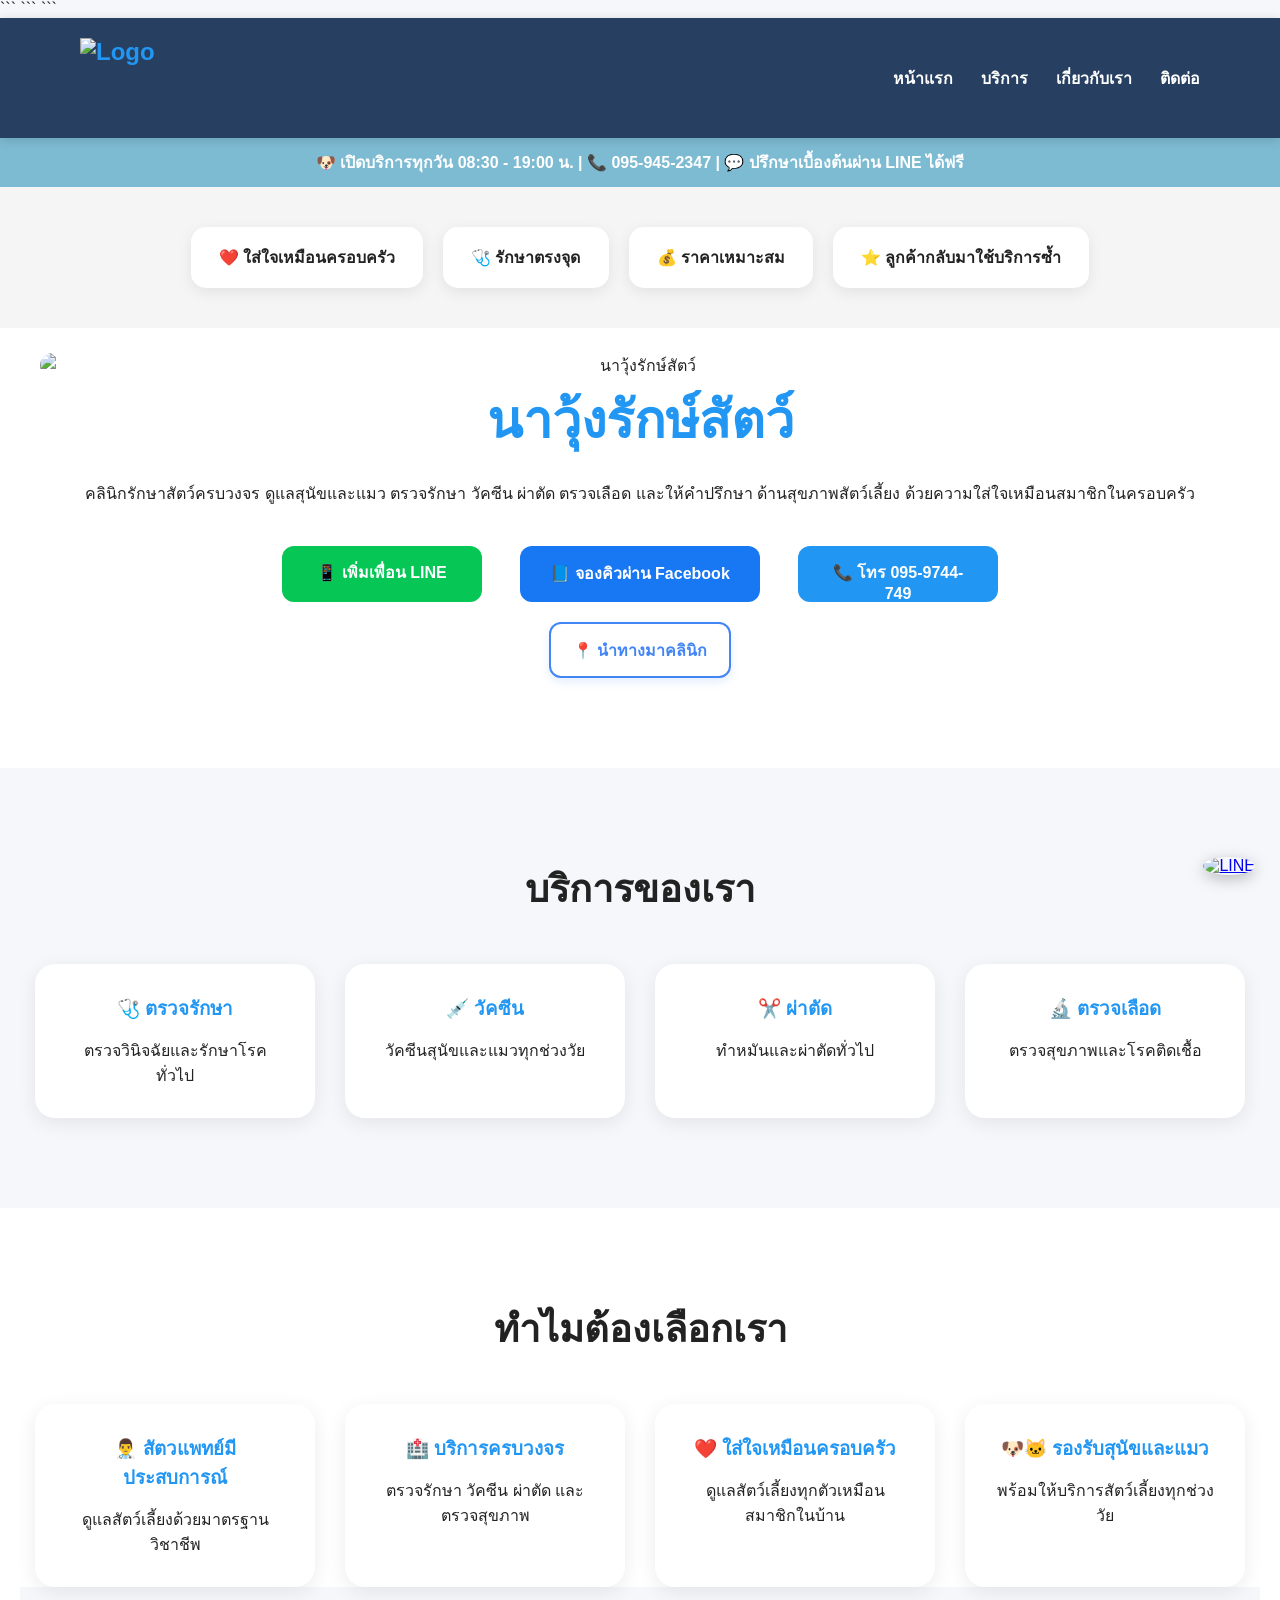
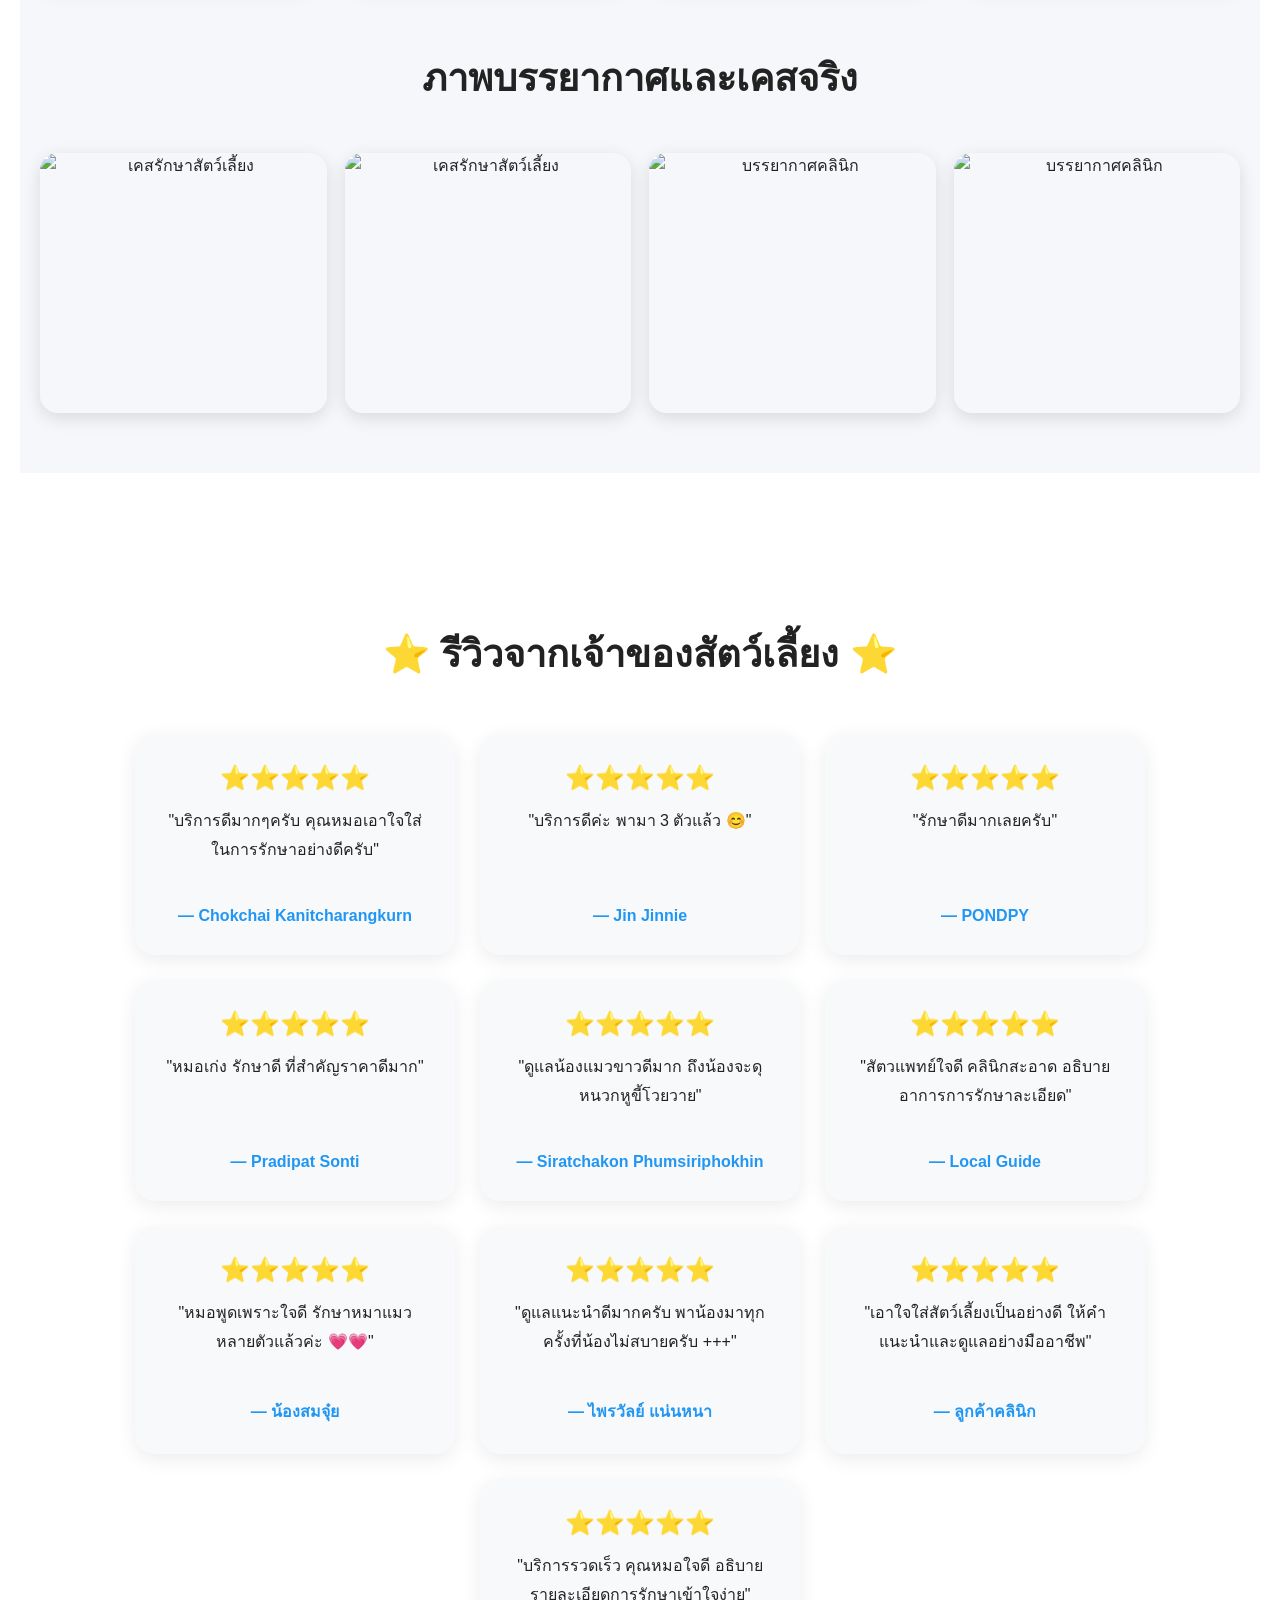
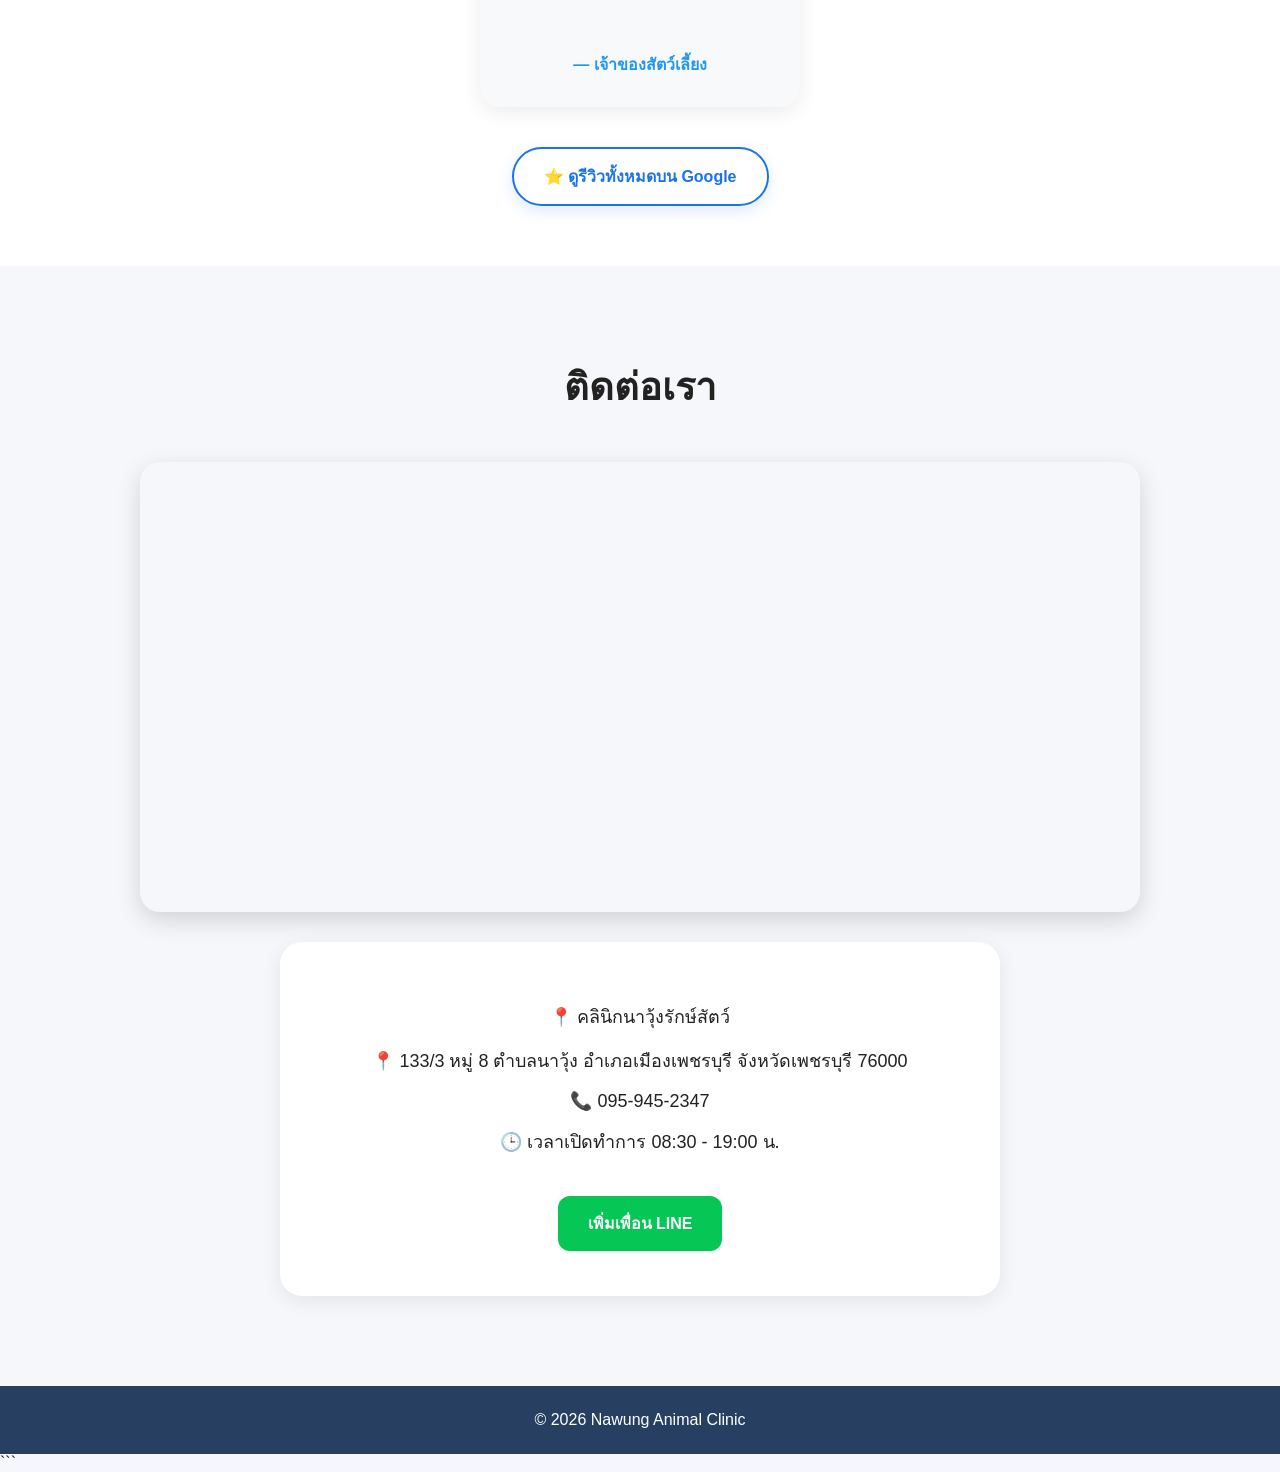
==== index.html @ cd668cba "Add files via upload" ====
<!DOCTYPE html>

<html lang="th">
<head>
    <meta charset="UTF-8">
    <meta name="viewport" content="width=device-width, initial-scale=1.0">
    <title>นาวุ้งรักษ์สัตว์</title>

```
<link rel="stylesheet" href="style.css">
```

</head>
<a href="https://line.me/R/ti/p/@bbs4879p"
   class="floating-line"
   target="_blank">

    <img src="images/line.png" alt="LINE">

</a>
<body>

```
<!-- เมนู -->
<nav>
    <div class="logo">
    <img src="images/logo.png" alt="Logo">
</div>

    <ul>
        <li><a href="#home">หน้าแรก</a></li>
        <li><a href="#services">บริการ</a></li>
        <li><a href="#why-us">เกี่ยวกับเรา</a></li>
        <li><a href="#contact">ติดต่อ</a></li>
    </ul>
</nav>
<section class="top-banner">
    🐶 เปิดบริการทุกวัน 08:30 - 19:00 น.
    | 📞 095-945-2347
    | 💬 ปรึกษาเบื้องต้นผ่าน LINE ได้ฟรี
</section>

<!-- Hero -->
 <section class="stats">

    <div class="stat-box">
        ❤️ ใส่ใจเหมือนครอบครัว
    </div>

    <div class="stat-box">
        🩺 รักษาตรงจุด
    </div>

    <div class="stat-box">
        💰 ราคาเหมาะสม
    </div>

    <div class="stat-box">
        ⭐ ลูกค้ากลับมาใช้บริการซ้ำ
    </div>

</section>
<section class="hero" id="home">
<img src="images/clinic.png" alt="นาวุ้งรักษ์สัตว์" class="hero-image">
    <h1>นาวุ้งรักษ์สัตว์</h1>

    <p class="hero-description">
        คลินิกรักษาสัตว์ครบวงจร ดูแลสุนัขและแมว
        ตรวจรักษา วัคซีน ผ่าตัด ตรวจเลือด และให้คำปรึกษา
        ด้านสุขภาพสัตว์เลี้ยง ด้วยความใส่ใจเหมือนสมาชิกในครอบครัว
    </p>

    <div class="hero-buttons">
        <a href="https://line.me/R/ti/p/@bbs4879p"
             class="btn line-btn"
             target="_blank">
            📱 เพิ่มเพื่อน LINE
        </a>
         <a href="https://m.me/101859295456068"
         target="_blank"
          class="btn fb-btn">
         📘 จองคิวผ่าน Facebook
</a>

        <a href="tel:0959744749" class="btn call-btn">
📞 โทร 095-9744-749
        </a>
    </div><a href="https://maps.app.goo.gl/twrs9hC4JKyYH91f9" 
             class="btn map-btn"
             target="_blank">
             📍 นำทางมาคลินิก
        </a>
    

</section>

<!-- บริการ -->
<section class="services" id="services">

    <h2>บริการของเรา</h2>

    <div class="service-grid">

        <div class="card">
            <h3>🩺 ตรวจรักษา</h3>
            <p>ตรวจวินิจฉัยและรักษาโรคทั่วไป</p>
        </div>

        <div class="card">
            <h3>💉 วัคซีน</h3>
            <p>วัคซีนสุนัขและแมวทุกช่วงวัย</p>
        </div>

        <div class="card">
            <h3>✂️ ผ่าตัด</h3>
            <p>ทำหมันและผ่าตัดทั่วไป</p>
        </div>

        <div class="card">
            <h3>🔬 ตรวจเลือด</h3>
            <p>ตรวจสุขภาพและโรคติดเชื้อ</p>
        </div>

    </div>

</section>

<!-- จุดเด่น -->
<section class="why-us" id="why-us">

    <h2>ทำไมต้องเลือกเรา</h2>

    <div class="why-grid">

        <div class="why-card">
            <h3>👨‍⚕️ สัตวแพทย์มีประสบการณ์</h3>
            <p>ดูแลสัตว์เลี้ยงด้วยมาตรฐานวิชาชีพ</p>
        </div>

        <div class="why-card">
            <h3>🏥 บริการครบวงจร</h3>
            <p>ตรวจรักษา วัคซีน ผ่าตัด และตรวจสุขภาพ</p>
        </div>

        <div class="why-card">
            <h3>❤️ ใส่ใจเหมือนครอบครัว</h3>
            <p>ดูแลสัตว์เลี้ยงทุกตัวเหมือนสมาชิกในบ้าน</p>
        </div>

        <div class="why-card">
            <h3>🐶🐱 รองรับสุนัขและแมว</h3>
            <p>พร้อมให้บริการสัตว์เลี้ยงทุกช่วงวัย</p>
        </div>

    </div>

<section class="gallery" id="gallery">

    <h2>ภาพบรรยากาศและเคสจริง</h2>

    <div class="gallery-grid">

        <img src="images/case1.jpg" alt="เคสรักษาสัตว์เลี้ยง">
        <img src="images/case2.jpg" alt="เคสรักษาสัตว์เลี้ยง">
        <img src="images/case3.jpg" alt="บรรยากาศคลินิก">
        <img src="images/case4.jpg" alt="บรรยากาศคลินิก">

    </div>

</section>

</section><!-- รีวิวลูกค้า -->
<section class="reviews" id="reviews">

<h2>⭐ รีวิวจากเจ้าของสัตว์เลี้ยง ⭐</h2>

<div class="review-grid">

<div class="review-card">
<div class="stars">⭐⭐⭐⭐⭐</div>
<p>"บริการดีมากๆครับ คุณหมอเอาใจใส่ในการรักษาอย่างดีครับ"</p>
<h4>— Chokchai Kanitcharangkurn</h4>
</div>

<div class="review-card">
<div class="stars">⭐⭐⭐⭐⭐</div>
<p>"บริการดีค่ะ พามา 3 ตัวแล้ว 😊"</p>
<h4>— Jin Jinnie</h4>
</div>

<div class="review-card">
<div class="stars">⭐⭐⭐⭐⭐</div>
<p>"รักษาดีมากเลยครับ"</p>
<h4>— PONDPY</h4>
</div>

<div class="review-card">
<div class="stars">⭐⭐⭐⭐⭐</div>
<p>"หมอเก่ง รักษาดี ที่สำคัญราคาดีมาก"</p>
<h4>— Pradipat Sonti</h4>
</div>

<div class="review-card">
<div class="stars">⭐⭐⭐⭐⭐</div>
<p>"ดูแลน้องแมวขาวดีมาก ถึงน้องจะดุหนวกหูขี้โวยวาย"</p>
<h4>— Siratchakon Phumsiriphokhin</h4>
</div>

<div class="review-card">
<div class="stars">⭐⭐⭐⭐⭐</div>
<p>"สัตวแพทย์ใจดี คลินิกสะอาด อธิบายอาการการรักษาละเอียด"</p>
<h4>— Local Guide</h4>
</div>

<div class="review-card">
<div class="stars">⭐⭐⭐⭐⭐</div>
<p>"หมอพูดเพราะใจดี รักษาหมาแมวหลายตัวแล้วค่ะ 💗💗"</p>
<h4>— น้องสมจุ๋ย</h4>
</div>

<div class="review-card">
<div class="stars">⭐⭐⭐⭐⭐</div>
<p>"ดูแลแนะนำดีมากครับ พาน้องมาทุกครั้งที่น้องไม่สบายครับ +++"</p>
<h4>— ไพรวัลย์ แน่นหนา</h4>
</div>

<div class="review-card">
<div class="stars">⭐⭐⭐⭐⭐</div>
<p>"เอาใจใส่สัตว์เลี้ยงเป็นอย่างดี ให้คำแนะนำและดูแลอย่างมืออาชีพ"</p>
<h4>— ลูกค้าคลินิก</h4>
</div>

<div class="review-card">
<div class="stars">⭐⭐⭐⭐⭐</div>
<p>"บริการรวดเร็ว คุณหมอใจดี อธิบายรายละเอียดการรักษาเข้าใจง่าย"</p>
<h4>— เจ้าของสัตว์เลี้ยง</h4>
</div>

</div>
<a href="https://maps.app.goo.gl/twrs9hC4JKyYH91f9"
   class="google-review-btn"
   target="_blank">
    ⭐ ดูรีวิวทั้งหมดบน Google
</a>

</section>

    </div>

</section>

<!-- ติดต่อ -->
<section class="contact" id="contact">

    <h2>ติดต่อเรา</h2>
<div class="map-box">
    <iframe
        src="https://www.google.com/maps?q=นาวุ้งรักษ์สัตว์&output=embed"
        allowfullscreen=""
        loading="lazy">
    </iframe>
</div>
    <div class="contact-box">

        <p>📍 คลินิกนาวุ้งรักษ์สัตว์</p>
        <p>📍 133/3 หมู่ 8 ตำบลนาวุ้ง
               อำเภอเมืองเพชรบุรี
               จังหวัดเพชรบุรี 76000
</p>
        <p>📞 095-945-2347</p>
        <p>🕒 เวลาเปิดทำการ 08:30 - 19:00 น.</p>

        <a href="https://qr-official.line.me/gs/M_bbs4879p_GW.png?oat_content=qr"
             class="contact-btn"
            target="_blank">
            เพิ่มเพื่อน LINE
        </a>
        

    </div>

</section>

<footer>
    <p>© 2026 Nawung Animal Clinic</p>
</footer>
```

</body>
</html>
---- style.css ----
* {
    margin: 0;
    padding: 0;
    box-sizing: border-box;
}

body {
    font-family: Arial, sans-serif;
    background: #f5f7fa;
    color: #222;
}

nav {
    background: #274061;

    padding: 20px 80px;

    display: flex;
    justify-content: space-between;
    align-items: center;

    box-shadow: 0 2px 10px rgba(0,0,0,0.15);
}

.logo img {
    height: 80px;
    display:block;
}

.logo {
    font-size: 24px;
    font-weight: bold;
    color: #2196f3;
}

nav ul {
    list-style: none;
    display: flex;
    gap: 28px;
}

nav a {
    text-decoration: none;
    color: white;
    font-weight: bold;
    transition: 0.3s;
}

nav a:hover {
    color: #7ec8ff;
}

nav a:hover {
    color: #2196f3;
}

.stats {
    display: flex;
    justify-content: center;
    gap: 20px;
    flex-wrap: wrap;
    padding: 40px 20px;
    background: #f5f5f5;
}

.stat-box {
    background: white;
    padding: 18px 28px;
    border-radius: 15px;
    box-shadow: 0 4px 15px rgba(0,0,0,0.08);
    font-weight: bold;
}

.hero {
    text-align: center;
    padding: 25px 20px 80px;
    background: white;
}

.hero-image{
    width:100%;
    max-width:1200px;
    max-height:700px;
    object-fit:cover;

    border-radius:20px;

    display:block;

    margin:auto;
}

.hero h1 {
    color: #2196f3;
    font-size: 52px;
    margin-bottom: 20px;
}

.hero-buttons {
    display: grid;
    grid-template-columns: 220px 260px 220px;
    justify-content: center;
    gap: 18px;
    margin-top: 30px;
}

.btn {
    display: flex;
    justify-content: center;
    align-items: center;

    height: 56px;

    border-radius: 12px;
    text-decoration: none;
    font-weight: bold;
    color: white;
}

.line-btn {
    background: #06c755;
}

.fb-btn {
    background: #1877f2;
}

.call-btn {
    background: #2196f3;
}

.map-btn {
    grid-column: 2 / 3;

    background: white;
    color: #4285f4;
    border: 2px solid #4285f4;

}

.services,
.why-us,
.reviews,
.contact {
    padding: 90px 20px;
    text-align: center;
}

.services h2,
.why-us h2,
.reviews h2,
.contact h2 {
    font-size: 38px;
    margin-bottom: 45px;
}

.service-grid,
.why-grid,
.review-grid {
    display: flex;
    justify-content: center;
    gap: 30px;
    flex-wrap: wrap;
}

.card,
.why-card,
.review-card {
    width: 280px;
    background: white;
    padding: 30px;
    border-radius: 20px;
    box-shadow: 0 5px 20px rgba(0,0,0,0.08);
    transition: 0.3s;
}

.card:hover,
.why-card:hover,
.review-card:hover {
    transform: translateY(-6px);
}

.card h3,
.why-card h3 {
    color: #2196f3;
    margin-bottom: 15px;
}

.why-us,
.reviews {
    background: white;
}

.stars {
    font-size: 22px;
    margin-bottom: 15px;
}

.review-card p {
    line-height: 1.8;
}

.review-card h4 {
    color: #2196f3;
    margin-top: 20px;
}

.contact-box {
    max-width: 720px;
    margin: auto;
    background: white;
    padding: 45px;
    border-radius: 22px;
    box-shadow: 0 5px 20px rgba(0,0,0,0.08);
}

.contact-box p {
    font-size: 18px;
    margin: 15px 0;
}

.contact-btn {
    display: inline-block;
    margin-top: 25px;
    background: #06c755;
    color: white;
    padding: 15px 30px;
    text-decoration: none;
    border-radius: 12px;
    font-weight: bold;
}

.line-qr {
    margin-top: 30px;
}

.line-qr img {
    width: 220px;
    max-width: 100%;
    border-radius: 15px;
}

footer {
    background: #274061;
    color: white;
    text-align: center;
    padding: 25px;
}

@media (max-width: 768px) {
    nav {
        padding: 8px 40px;
        flex-direction: column;
        gap: 15px;
    }

    nav ul {
        gap: 15px;
        flex-wrap: wrap;
        justify-content: center;
    }

    .logo img {
        height: 60px;
    }

    .hero h1 {
        font-size: 36px;
    }

    .hero-description {
        font-size: 17px;
    }

    .hero-image {
        border-radius: 15px;
    }

    .card,
    .why-card,
    .review-card {
        width: 100%;
        max-width: 340px;
    }
}.hero-buttons{
    margin-top:30px;
}

.btn{
    display:inline-block;
    margin:10px;
    padding:15px 30px;
    border-radius:12px;
    text-decoration:none;
    color:white;
    font-weight:bold;
}

.line-btn{
    background:#06C755;
}

.call-btn{
    background:#2196f3;
}

.map-btn {
    background: white;
    color: #4285F4 !important;
    border: 2px solid #4285F4;

    font-weight: bold;

    box-shadow: 0 4px 10px rgba(66,133,244,0.15);
}

.btn {
    display: inline-block;
    padding: 14px 22px;
    border-radius: 12px;
    text-decoration: none;
    font-weight: bold;
}.map-box {
    max-width: 1000px;
    margin: 30px auto;
    height: 450px;

    border-radius: 20px;
    overflow: hidden;

    box-shadow: 0 8px 25px rgba(0,0,0,0.15);
}

.map-box iframe {
    width: 100%;
    height: 100%;
    border: 0;
}

.top-banner{
    background:#7dbbd3;
    color:white;

    text-align:center;

    padding:12px;

    font-weight:bold;
}

nav{
    position:sticky;
    top:0;
    z-index:999;
}
/* Floating LINE */

.floating-line{

    position:fixed;

    bottom:25px;

    right:25px;

    z-index:9999;

    transition:0.3s;
}

.floating-line img{

    width:70px;

    height:70px;

    border-radius:50%;

    box-shadow:0 4px 15px rgba(0,0,0,0.25);
}

.floating-line:hover{

    transform:scale(1.1);
}
.reviews{
    padding:60px 20px;
    background:white;
    text-align:center;
}

.reviews h2{
    font-size:38px;
    margin-bottom:50px;
}

.review-grid{
    display:flex;
    justify-content:center;
    gap:25px;
    flex-wrap:wrap;
}

.review-card{
    width:320px;
    background:#f8f9fa;
    border-radius:20px;
    padding:30px;
    box-shadow:0 5px 20px rgba(0,0,0,0.08);
    transition:0.3s;
}

.review-card:hover{
    transform:translateY(-8px);
}

.stars{
    font-size:24px;
    margin-bottom:15px;
}

.review-card p{
    line-height:1.8;
    min-height:90px;
}

.review-card h4{
    color:#2196f3;
    margin-top:20px;
}
.google-review-btn {
    display: inline-block;
    margin-top: 40px;
    background: #ffffff;
    color: #1a73e8;
    border: 2px solid #1a73e8;
    padding: 15px 30px;
    border-radius: 999px;
    text-decoration: none;
    font-weight: bold;
    box-shadow: 0 5px 15px rgba(26,115,232,0.15);
}

.google-review-btn:hover {
    background: #1a73e8;
    color: white;
}
.gallery {
    padding: 60px 20px;
    background: #f5f7fa;
    text-align: center;
}

.gallery h2 {
    font-size: 38px;
    margin-bottom: 45px;
}

.gallery-grid {
    display: grid;
    grid-template-columns: repeat(4, 1fr);
    gap: 18px;
    max-width: 1200px;
    margin: auto;
}

.gallery-grid img {
    width: 100%;
    height: 260px;
    object-fit: cover;
    border-radius: 18px;
    box-shadow: 0 5px 18px rgba(0,0,0,0.12);
}

@media (max-width: 768px) {
    .gallery-grid {
        grid-template-columns: 1fr 1fr;
    }

    .gallery-grid img {
        height: 180px;
    }
}
.review-card p{
    min-height: 80px;
}
.fb-btn{
    background:#1877F2;
    color:white;
    text-decoration:none;
    padding:15px 28px;
    border-radius:12px;
    font-weight:bold;
    transition:0.3s;
    display:inline-block;
}

.fb-btn:hover{
    background:#1664d9;
    transform:translateY(-3px);
}
.btn {
    transition: all 0.3s ease;
}

.btn:hover {
    transform: translateY(-5px) scale(1.03);

    box-shadow: 0 10px 25px rgba(0,0,0,0.25);
}
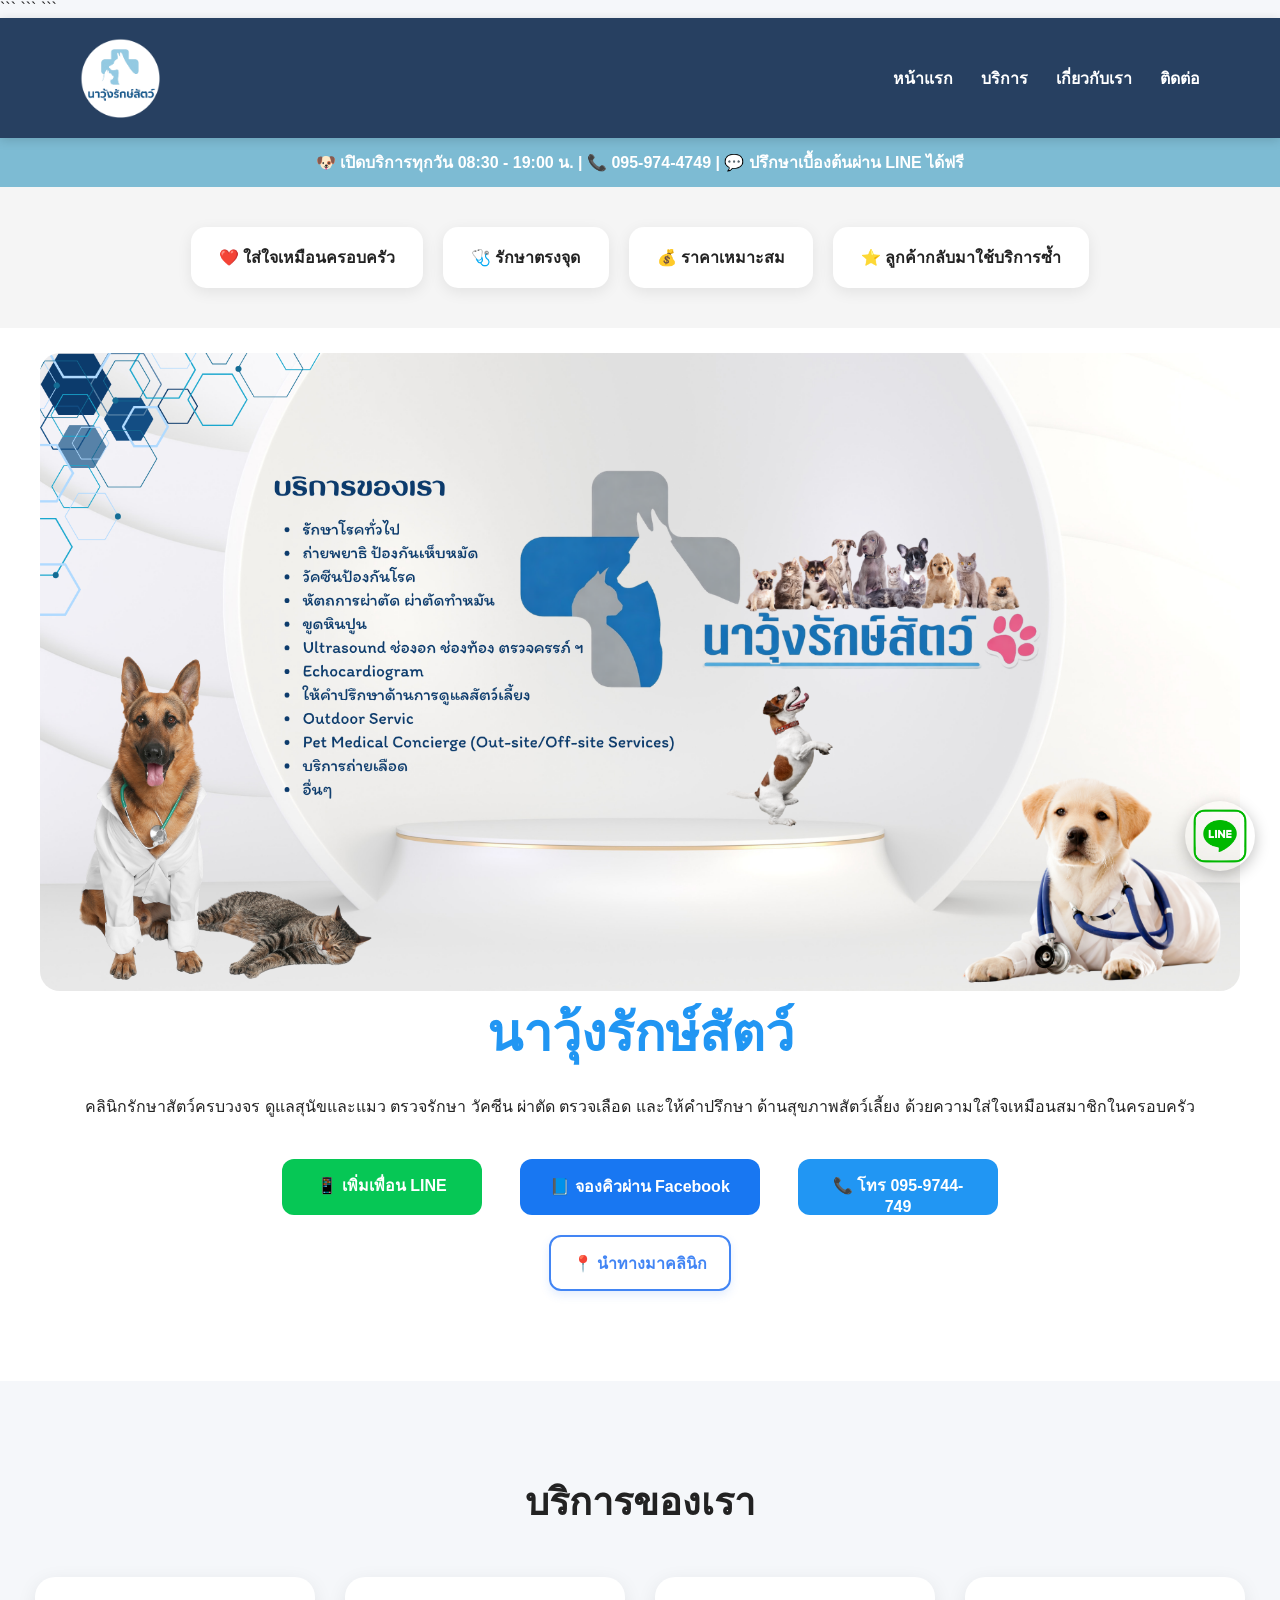
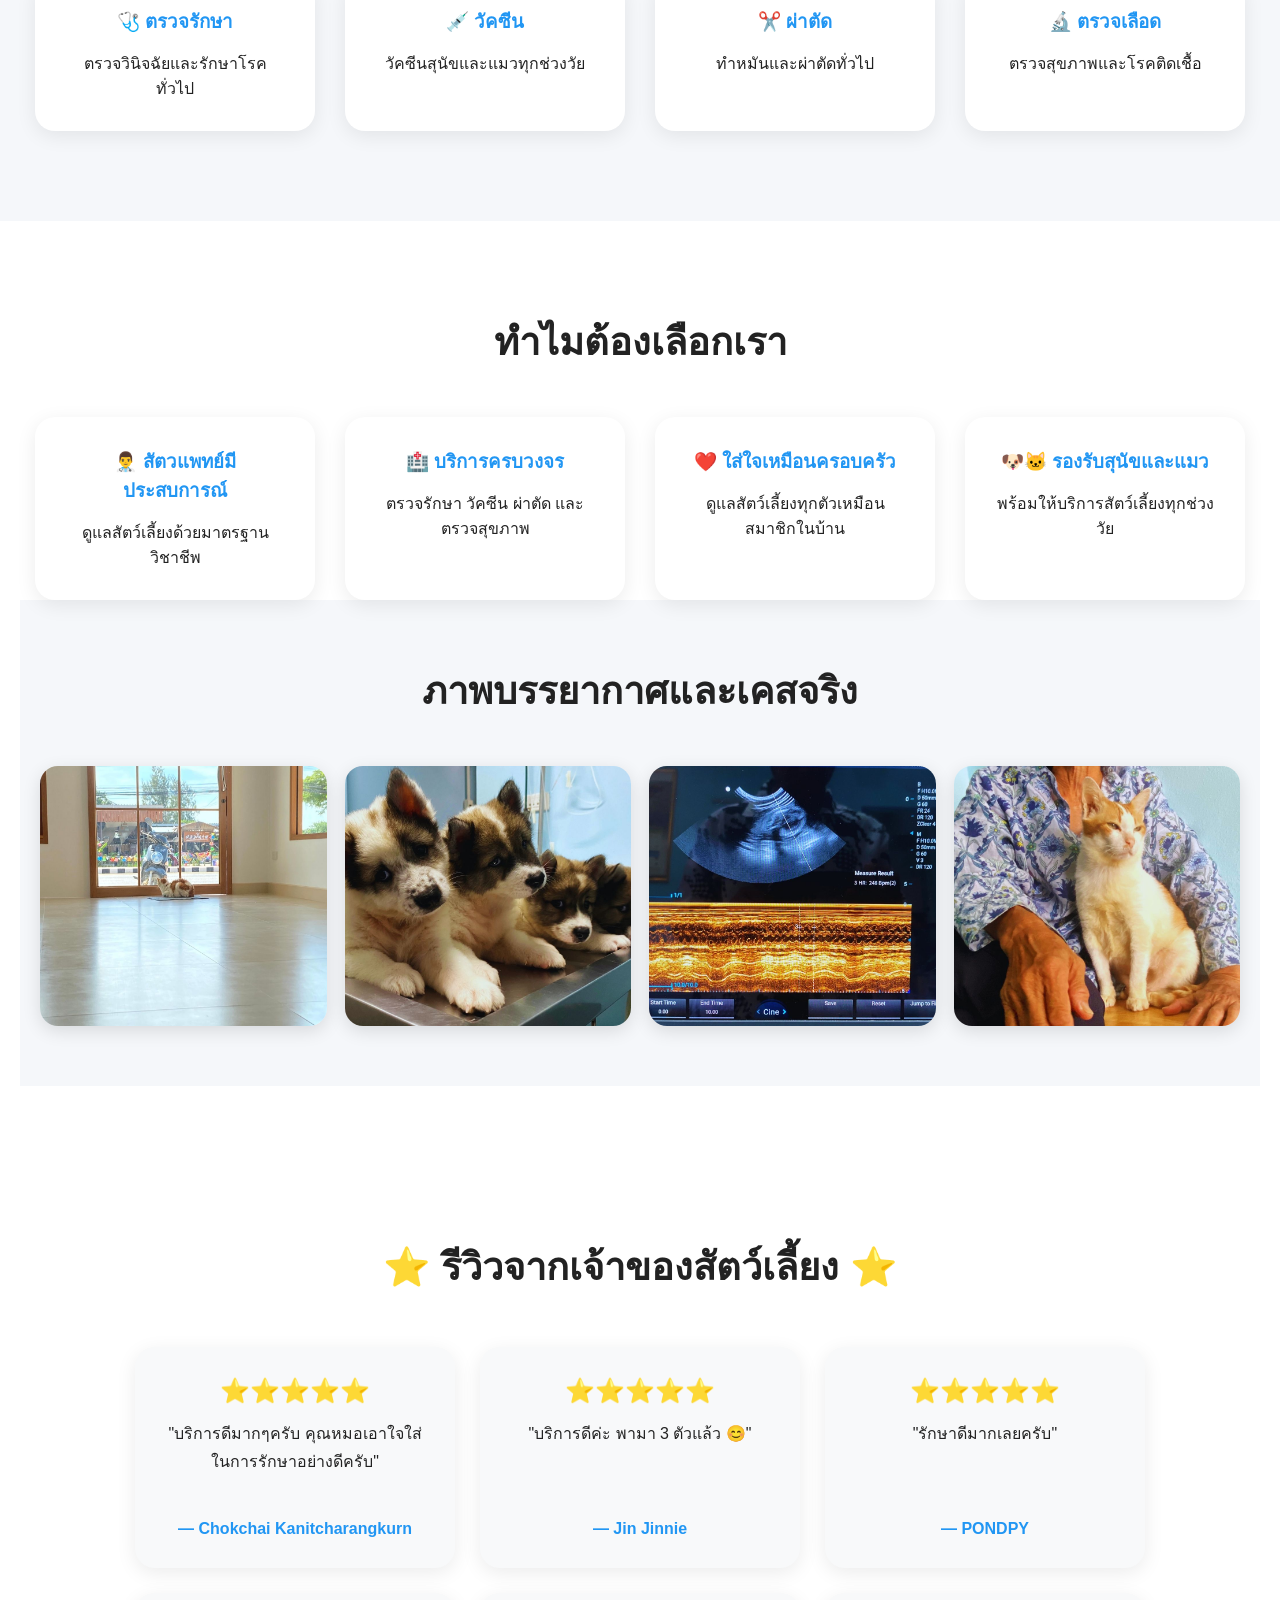
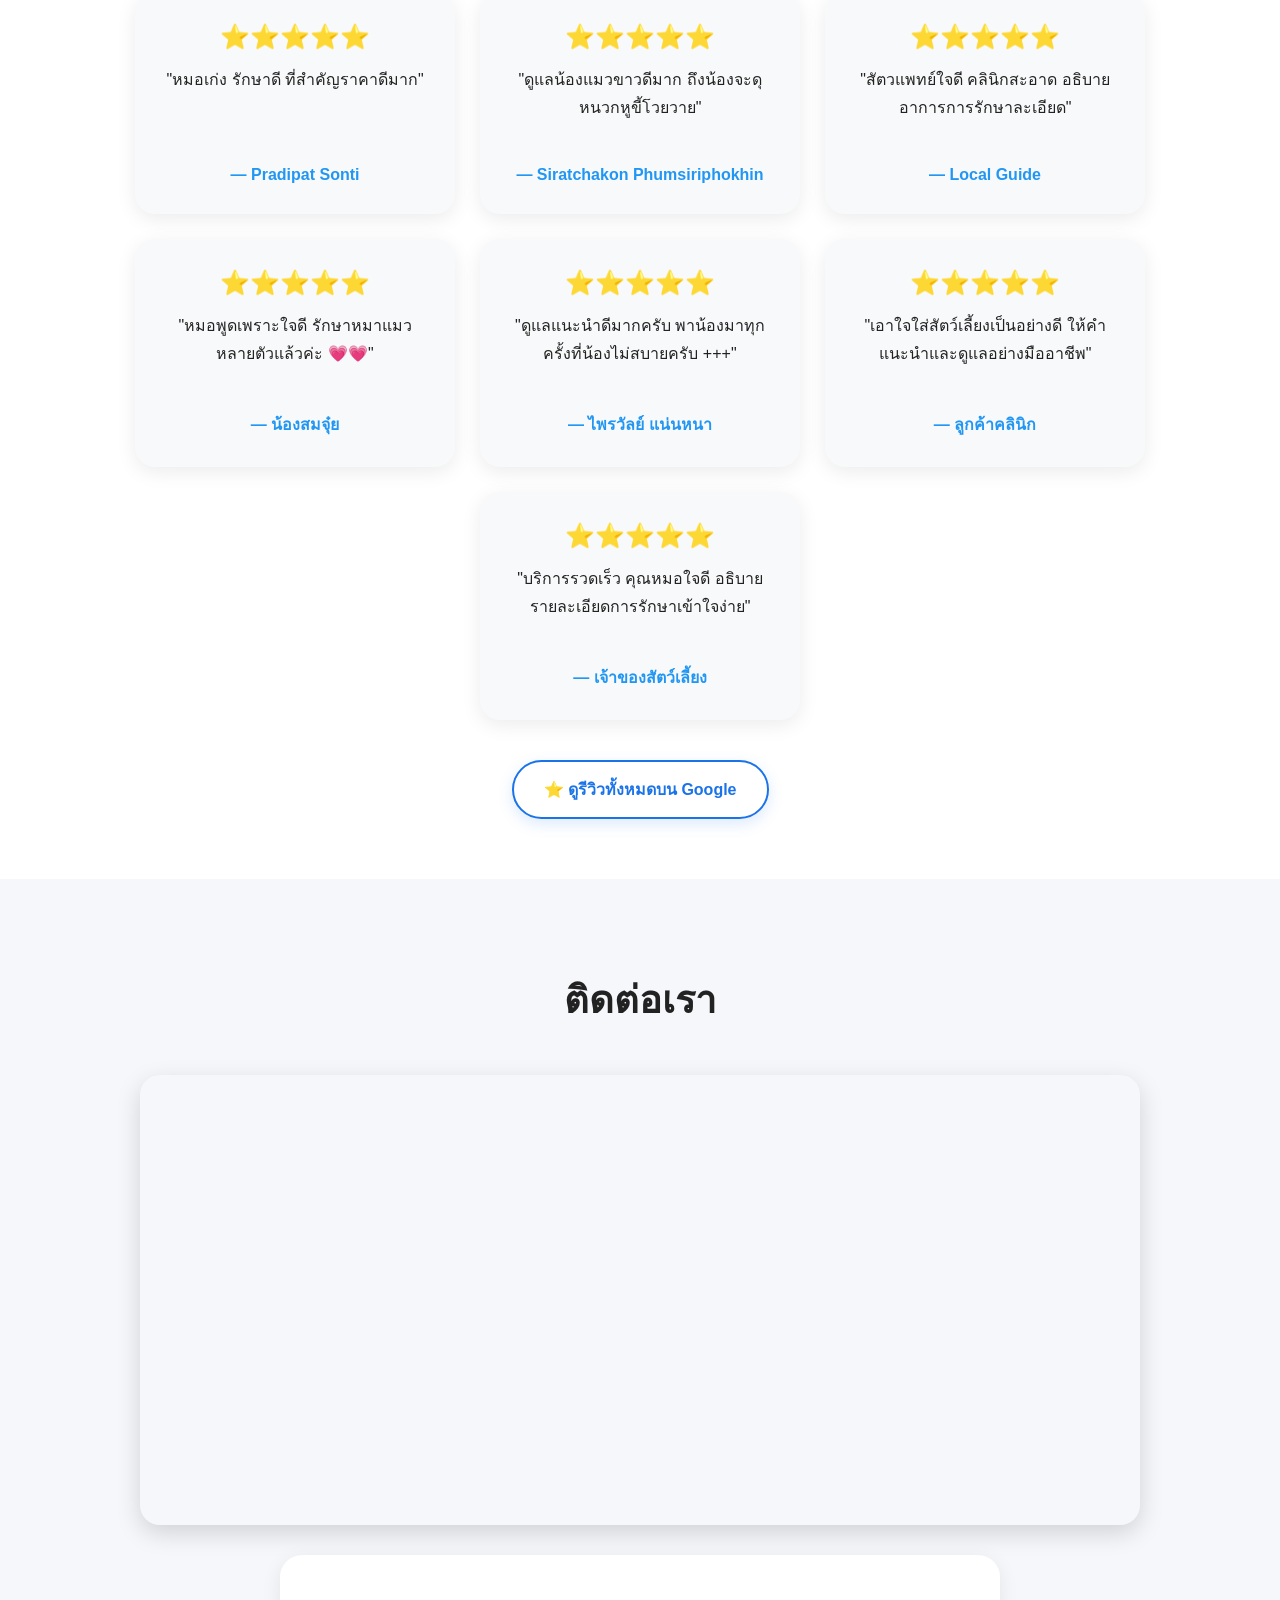
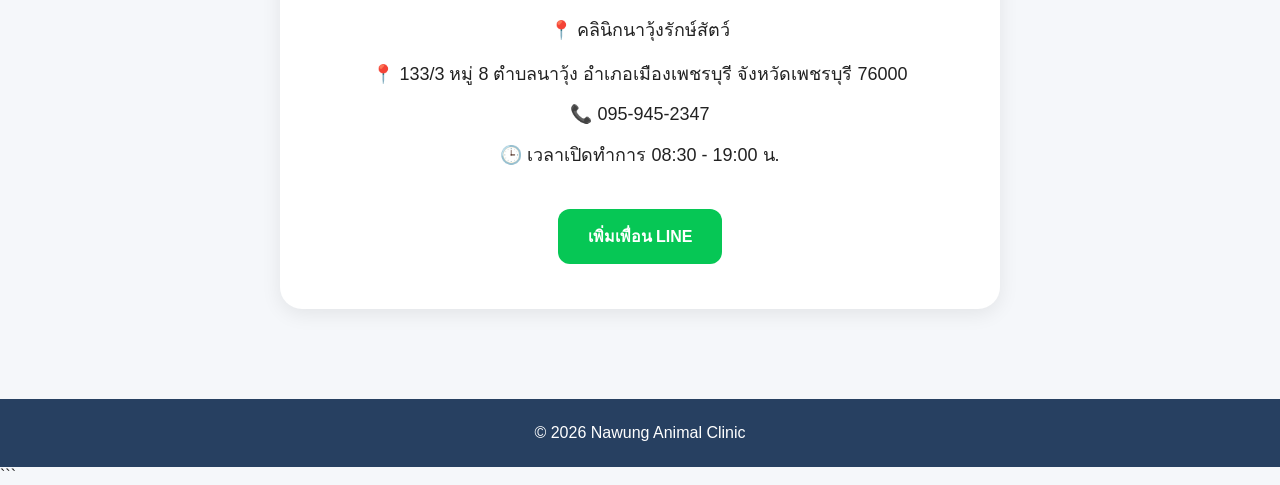
==== commit f8c6394f: "Add files via upload" ====
--- a/index.html
+++ b/index.html
@@ -36,7 +36,7 @@
 </nav>
 <section class="top-banner">
     🐶 เปิดบริการทุกวัน 08:30 - 19:00 น.
-    | 📞 095-945-2347
+    | 📞 095-974-4749
     | 💬 ปรึกษาเบื้องต้นผ่าน LINE ได้ฟรี
 </section>
 
--- a/style.css
+++ b/style.css
@@ -507,4 +507,54 @@
     transform: translateY(-5px) scale(1.03);
 
     box-shadow: 0 10px 25px rgba(0,0,0,0.25);
+}
+/* ===== Fix Mobile Overflow Buttons ===== */
+
+@media (max-width: 768px) {
+
+    body {
+        overflow-x: hidden;
+    }
+
+    .hero-buttons {
+        width: 100%;
+        max-width: 100%;
+        display: flex !important;
+        flex-direction: column !important;
+        align-items: center !important;
+        justify-content: center !important;
+        gap: 15px !important;
+        margin: 25px auto 0 !important;
+        padding: 0 15px;
+        box-sizing: border-box;
+    }
+
+    .hero-buttons .btn,
+    .hero-buttons a {
+        width: 100% !important;
+        max-width: 320px !important;
+        min-width: 0 !important;
+        margin: 0 auto !important;
+        box-sizing: border-box;
+        text-align: center;
+    }
+
+    .line-btn,
+    .fb-btn,
+    .call-btn,
+    .map-btn {
+        position: static !important;
+        left: auto !important;
+        right: auto !important;
+        transform: none;
+    }
+
+    .btn:hover {
+        transform: translateY(-4px) scale(1.02);
+    }
+}
+@media (max-width: 768px) {
+    .stats {
+        display: none !important;
+    }
 }
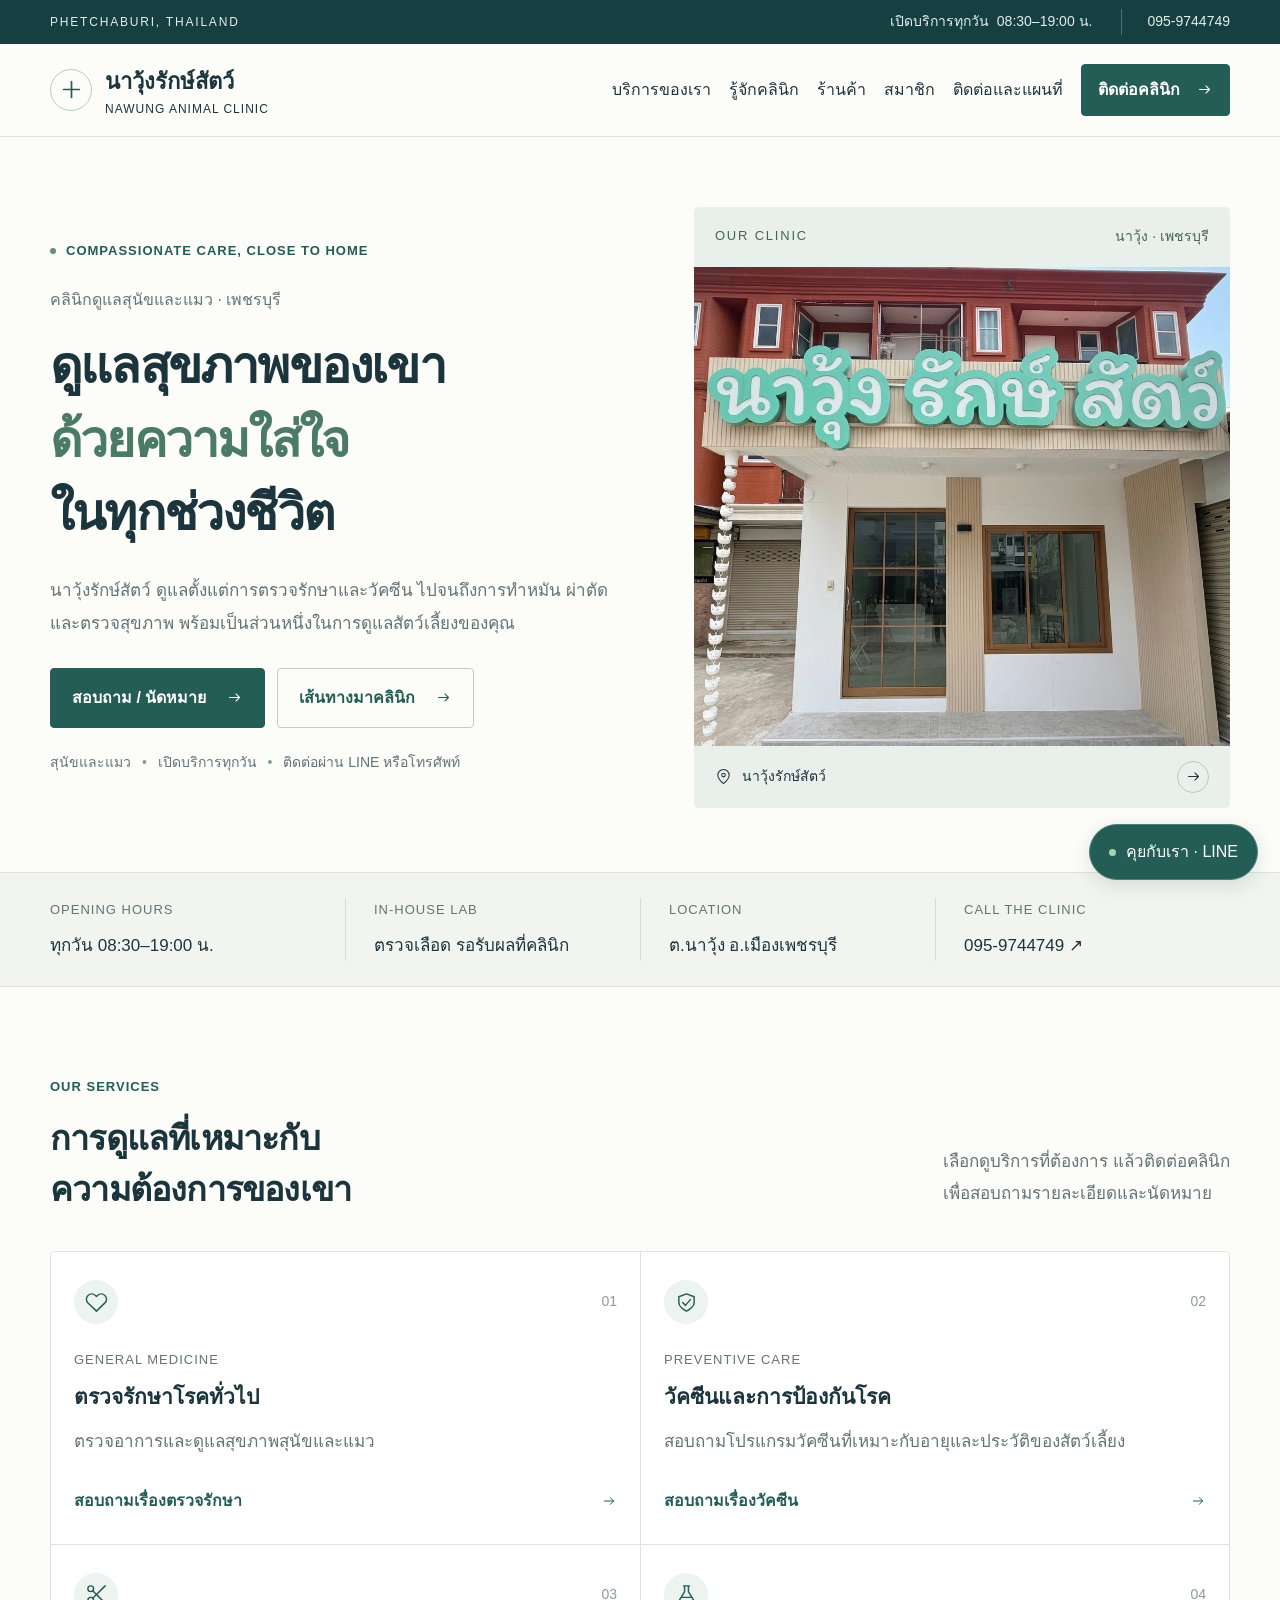
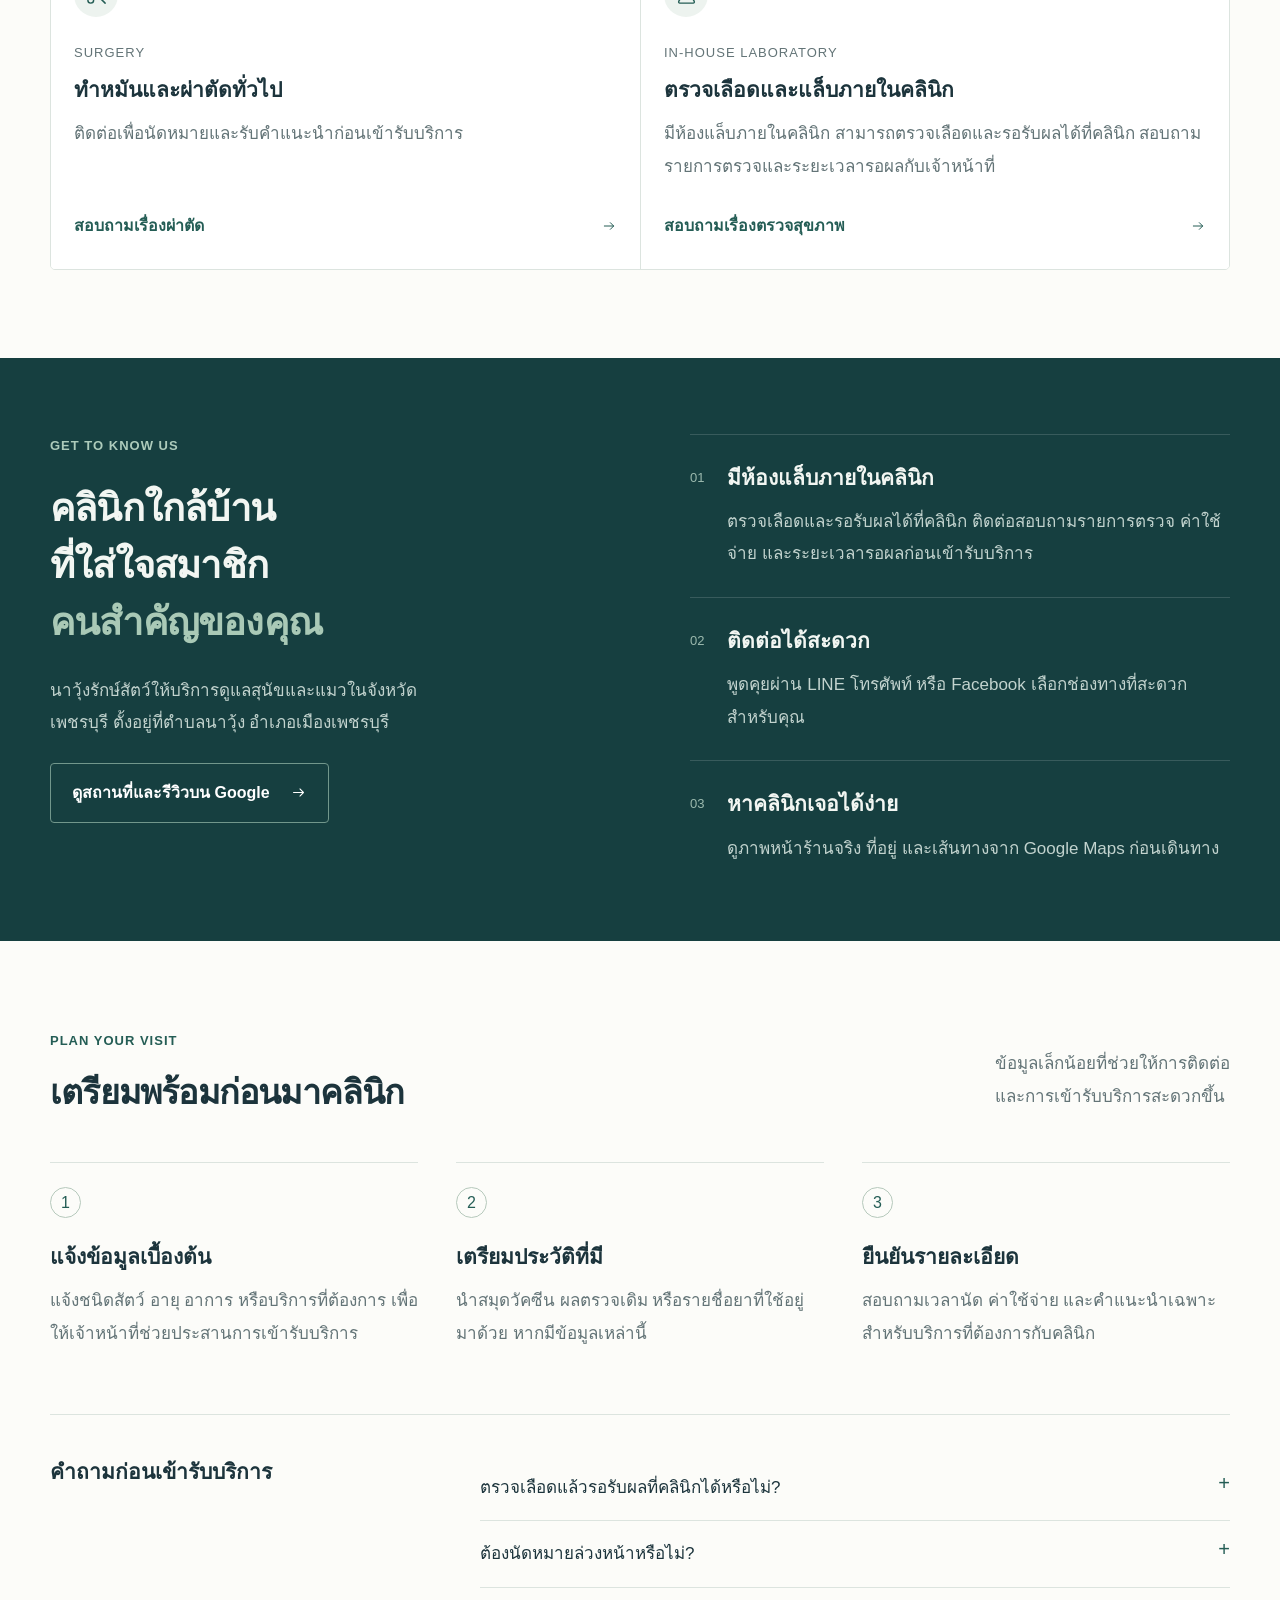
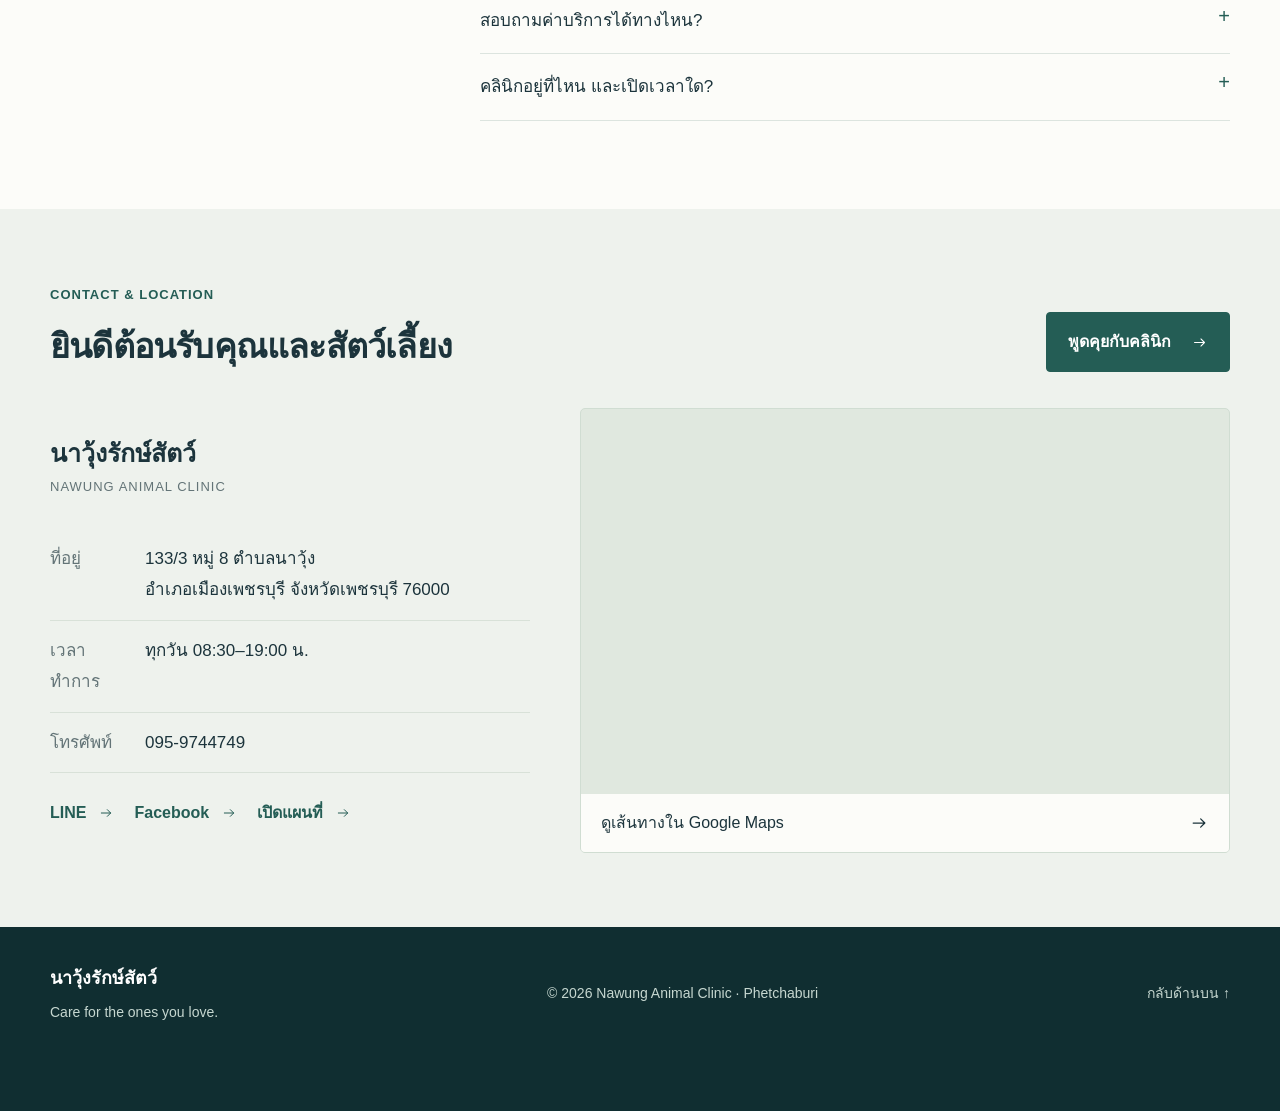
==== commit b7a28880: "Update clinic website design, readable typography and in-house lab information" ====
--- a/index.html
+++ b/index.html
@@ -1,290 +1,14 @@
-<!DOCTYPE html>
-
-<html lang="th">
-<head>
-    <meta charset="UTF-8">
-    <meta name="viewport" content="width=device-width, initial-scale=1.0">
-    <title>นาวุ้งรักษ์สัตว์</title>
-
-```
-<link rel="stylesheet" href="style.css">
-```
-
-</head>
-<a href="https://line.me/R/ti/p/@bbs4879p"
-   class="floating-line"
-   target="_blank">
-
-    <img src="images/line.png" alt="LINE">
-
-</a>
-<body>
-
-```
-<!-- เมนู -->
-<nav>
-    <div class="logo">
-    <img src="images/logo.png" alt="Logo">
-</div>
-
-    <ul>
-        <li><a href="#home">หน้าแรก</a></li>
-        <li><a href="#services">บริการ</a></li>
-        <li><a href="#why-us">เกี่ยวกับเรา</a></li>
-        <li><a href="#contact">ติดต่อ</a></li>
-    </ul>
-</nav>
-<section class="top-banner">
-    🐶 เปิดบริการทุกวัน 08:30 - 19:00 น.
-    | 📞 095-974-4749
-    | 💬 ปรึกษาเบื้องต้นผ่าน LINE ได้ฟรี
-</section>
-
-<!-- Hero -->
- <section class="stats">
-
-    <div class="stat-box">
-        ❤️ ใส่ใจเหมือนครอบครัว
-    </div>
-
-    <div class="stat-box">
-        🩺 รักษาตรงจุด
-    </div>
-
-    <div class="stat-box">
-        💰 ราคาเหมาะสม
-    </div>
-
-    <div class="stat-box">
-        ⭐ ลูกค้ากลับมาใช้บริการซ้ำ
-    </div>
-
-</section>
-<section class="hero" id="home">
-<img src="images/clinic.png" alt="นาวุ้งรักษ์สัตว์" class="hero-image">
-    <h1>นาวุ้งรักษ์สัตว์</h1>
-
-    <p class="hero-description">
-        คลินิกรักษาสัตว์ครบวงจร ดูแลสุนัขและแมว
-        ตรวจรักษา วัคซีน ผ่าตัด ตรวจเลือด และให้คำปรึกษา
-        ด้านสุขภาพสัตว์เลี้ยง ด้วยความใส่ใจเหมือนสมาชิกในครอบครัว
-    </p>
-
-    <div class="hero-buttons">
-        <a href="https://line.me/R/ti/p/@bbs4879p"
-             class="btn line-btn"
-             target="_blank">
-            📱 เพิ่มเพื่อน LINE
-        </a>
-         <a href="https://m.me/101859295456068"
-         target="_blank"
-          class="btn fb-btn">
-         📘 จองคิวผ่าน Facebook
-</a>
-
-        <a href="tel:0959744749" class="btn call-btn">
-📞 โทร 095-9744-749
-        </a>
-    </div><a href="https://maps.app.goo.gl/twrs9hC4JKyYH91f9" 
-             class="btn map-btn"
-             target="_blank">
-             📍 นำทางมาคลินิก
-        </a>
-    
-
-</section>
-
-<!-- บริการ -->
-<section class="services" id="services">
-
-    <h2>บริการของเรา</h2>
-
-    <div class="service-grid">
-
-        <div class="card">
-            <h3>🩺 ตรวจรักษา</h3>
-            <p>ตรวจวินิจฉัยและรักษาโรคทั่วไป</p>
-        </div>
-
-        <div class="card">
-            <h3>💉 วัคซีน</h3>
-            <p>วัคซีนสุนัขและแมวทุกช่วงวัย</p>
-        </div>
-
-        <div class="card">
-            <h3>✂️ ผ่าตัด</h3>
-            <p>ทำหมันและผ่าตัดทั่วไป</p>
-        </div>
-
-        <div class="card">
-            <h3>🔬 ตรวจเลือด</h3>
-            <p>ตรวจสุขภาพและโรคติดเชื้อ</p>
-        </div>
-
-    </div>
-
-</section>
-
-<!-- จุดเด่น -->
-<section class="why-us" id="why-us">
-
-    <h2>ทำไมต้องเลือกเรา</h2>
-
-    <div class="why-grid">
-
-        <div class="why-card">
-            <h3>👨‍⚕️ สัตวแพทย์มีประสบการณ์</h3>
-            <p>ดูแลสัตว์เลี้ยงด้วยมาตรฐานวิชาชีพ</p>
-        </div>
-
-        <div class="why-card">
-            <h3>🏥 บริการครบวงจร</h3>
-            <p>ตรวจรักษา วัคซีน ผ่าตัด และตรวจสุขภาพ</p>
-        </div>
-
-        <div class="why-card">
-            <h3>❤️ ใส่ใจเหมือนครอบครัว</h3>
-            <p>ดูแลสัตว์เลี้ยงทุกตัวเหมือนสมาชิกในบ้าน</p>
-        </div>
-
-        <div class="why-card">
-            <h3>🐶🐱 รองรับสุนัขและแมว</h3>
-            <p>พร้อมให้บริการสัตว์เลี้ยงทุกช่วงวัย</p>
-        </div>
-
-    </div>
-
-<section class="gallery" id="gallery">
-
-    <h2>ภาพบรรยากาศและเคสจริง</h2>
-
-    <div class="gallery-grid">
-
-        <img src="images/case1.jpg" alt="เคสรักษาสัตว์เลี้ยง">
-        <img src="images/case2.jpg" alt="เคสรักษาสัตว์เลี้ยง">
-        <img src="images/case3.jpg" alt="บรรยากาศคลินิก">
-        <img src="images/case4.jpg" alt="บรรยากาศคลินิก">
-
-    </div>
-
-</section>
-
-</section><!-- รีวิวลูกค้า -->
-<section class="reviews" id="reviews">
-
-<h2>⭐ รีวิวจากเจ้าของสัตว์เลี้ยง ⭐</h2>
-
-<div class="review-grid">
-
-<div class="review-card">
-<div class="stars">⭐⭐⭐⭐⭐</div>
-<p>"บริการดีมากๆครับ คุณหมอเอาใจใส่ในการรักษาอย่างดีครับ"</p>
-<h4>— Chokchai Kanitcharangkurn</h4>
-</div>
-
-<div class="review-card">
-<div class="stars">⭐⭐⭐⭐⭐</div>
-<p>"บริการดีค่ะ พามา 3 ตัวแล้ว 😊"</p>
-<h4>— Jin Jinnie</h4>
-</div>
-
-<div class="review-card">
-<div class="stars">⭐⭐⭐⭐⭐</div>
-<p>"รักษาดีมากเลยครับ"</p>
-<h4>— PONDPY</h4>
-</div>
-
-<div class="review-card">
-<div class="stars">⭐⭐⭐⭐⭐</div>
-<p>"หมอเก่ง รักษาดี ที่สำคัญราคาดีมาก"</p>
-<h4>— Pradipat Sonti</h4>
-</div>
-
-<div class="review-card">
-<div class="stars">⭐⭐⭐⭐⭐</div>
-<p>"ดูแลน้องแมวขาวดีมาก ถึงน้องจะดุหนวกหูขี้โวยวาย"</p>
-<h4>— Siratchakon Phumsiriphokhin</h4>
-</div>
-
-<div class="review-card">
-<div class="stars">⭐⭐⭐⭐⭐</div>
-<p>"สัตวแพทย์ใจดี คลินิกสะอาด อธิบายอาการการรักษาละเอียด"</p>
-<h4>— Local Guide</h4>
-</div>
-
-<div class="review-card">
-<div class="stars">⭐⭐⭐⭐⭐</div>
-<p>"หมอพูดเพราะใจดี รักษาหมาแมวหลายตัวแล้วค่ะ 💗💗"</p>
-<h4>— น้องสมจุ๋ย</h4>
-</div>
-
-<div class="review-card">
-<div class="stars">⭐⭐⭐⭐⭐</div>
-<p>"ดูแลแนะนำดีมากครับ พาน้องมาทุกครั้งที่น้องไม่สบายครับ +++"</p>
-<h4>— ไพรวัลย์ แน่นหนา</h4>
-</div>
-
-<div class="review-card">
-<div class="stars">⭐⭐⭐⭐⭐</div>
-<p>"เอาใจใส่สัตว์เลี้ยงเป็นอย่างดี ให้คำแนะนำและดูแลอย่างมืออาชีพ"</p>
-<h4>— ลูกค้าคลินิก</h4>
-</div>
-
-<div class="review-card">
-<div class="stars">⭐⭐⭐⭐⭐</div>
-<p>"บริการรวดเร็ว คุณหมอใจดี อธิบายรายละเอียดการรักษาเข้าใจง่าย"</p>
-<h4>— เจ้าของสัตว์เลี้ยง</h4>
-</div>
-
-</div>
-<a href="https://maps.app.goo.gl/twrs9hC4JKyYH91f9"
-   class="google-review-btn"
-   target="_blank">
-    ⭐ ดูรีวิวทั้งหมดบน Google
-</a>
-
-</section>
-
-    </div>
-
-</section>
-
-<!-- ติดต่อ -->
-<section class="contact" id="contact">
-
-    <h2>ติดต่อเรา</h2>
-<div class="map-box">
-    <iframe
-        src="https://www.google.com/maps?q=นาวุ้งรักษ์สัตว์&output=embed"
-        allowfullscreen=""
-        loading="lazy">
-    </iframe>
-</div>
-    <div class="contact-box">
-
-        <p>📍 คลินิกนาวุ้งรักษ์สัตว์</p>
-        <p>📍 133/3 หมู่ 8 ตำบลนาวุ้ง
-               อำเภอเมืองเพชรบุรี
-               จังหวัดเพชรบุรี 76000
-</p>
-        <p>📞 095-945-2347</p>
-        <p>🕒 เวลาเปิดทำการ 08:30 - 19:00 น.</p>
-
-        <a href="https://qr-official.line.me/gs/M_bbs4879p_GW.png?oat_content=qr"
-             class="contact-btn"
-            target="_blank">
-            เพิ่มเพื่อน LINE
-        </a>
-        
-
-    </div>
-
-</section>
-
-<footer>
-    <p>© 2026 Nawung Animal Clinic</p>
-</footer>
-```
-
-</body>
-</html>
+<!doctype html>
+<html lang="th"><head><meta charset="utf-8"><meta name="viewport" content="width=device-width,initial-scale=1"><title>นาวุ้งรักษ์สัตว์ | Nawung Animal Clinic เพชรบุรี</title><meta name="description" content="คลินิกนาวุ้งรักษ์สัตว์ เพชรบุรี ดูแลสุนัขและแมว ตรวจรักษา วัคซีน ทำหมัน ผ่าตัด และตรวจเลือด เปิดทุกวัน 08:30–19:00 น. โทร 095-9744749"><meta name="theme-color" content="#153f40"><link rel="stylesheet" href="style.css"></head>
+<body><a class="skip" href="#main">ข้ามไปเนื้อหา</a>
+<div class="utility"><div class="container utility-inner"><span>PHETCHABURI, THAILAND</span><span>เปิดบริการทุกวัน <b>08:30–19:00 น.</b><a href="tel:0959744749">095-9744749</a></span></div></div>
+<header><div class="container navigation"><a href="#home" class="brand" aria-label="นาวุ้งรักษ์สัตว์ หน้าแรก"><span class="brand-symbol"><svg viewBox="0 0 24 24" fill="none" stroke="currentColor" stroke-width="1.5" stroke-linecap="round" stroke-linejoin="round" aria-hidden="true"><path d="M12 5v14M5 12h14"/></svg></span><span>นาวุ้งรักษ์สัตว์<small>NAWUNG ANIMAL CLINIC</small></span></a><button class="menu-toggle" type="button" aria-expanded="false" aria-controls="main-nav">เมนู <span>☰</span></button><nav id="main-nav" aria-label="เมนูหลัก"><a href="#services">บริการของเรา</a><a href="#about">รู้จักคลินิก</a><a href="shop.html">ร้านค้า</a><a href="member.html">สมาชิก</a><a href="#contact">ติดต่อและแผนที่</a><a class="button small" href="https://line.me/ti/p/g6G8t3F7ki" target="_blank" rel="noopener noreferrer">ติดต่อคลินิก <svg viewBox="0 0 24 24" fill="none" stroke="currentColor" stroke-width="1.5" stroke-linecap="round" stroke-linejoin="round" aria-hidden="true"><path d="M5 12h14m-5-5 5 5-5 5"/></svg></a></nav></div></header>
+<main id="main"><section class="hero container" id="home"><div class="hero-copy"><p class="eyebrow"><span></span> COMPASSIONATE CARE, CLOSE TO HOME</p><p class="hero-intro">คลินิกดูแลสุนัขและแมว · เพชรบุรี</p><h1>ดูแลสุขภาพของเขา<br><em>ด้วยความใส่ใจ</em><br>ในทุกช่วงชีวิต</h1><p class="hero-desc">นาวุ้งรักษ์สัตว์ ดูแลตั้งแต่การตรวจรักษาและวัคซีน<br class="desktop"> ไปจนถึงการทำหมัน ผ่าตัด และตรวจสุขภาพ<br class="desktop"> พร้อมเป็นส่วนหนึ่งในการดูแลสัตว์เลี้ยงของคุณ</p><div class="actions"><a class="button primary" href="https://line.me/ti/p/g6G8t3F7ki" target="_blank" rel="noopener noreferrer">สอบถาม / นัดหมาย <svg viewBox="0 0 24 24" fill="none" stroke="currentColor" stroke-width="1.5" stroke-linecap="round" stroke-linejoin="round" aria-hidden="true"><path d="M5 12h14m-5-5 5 5-5 5"/></svg></a><a class="button secondary" href="https://maps.app.goo.gl/twrs9hC4JKyYH91f9" target="_blank" rel="noopener noreferrer">เส้นทางมาคลินิก <svg viewBox="0 0 24 24" fill="none" stroke="currentColor" stroke-width="1.5" stroke-linecap="round" stroke-linejoin="round" aria-hidden="true"><path d="M5 12h14m-5-5 5 5-5 5"/></svg></a></div><p class="hero-note">สุนัขและแมว <span>•</span> เปิดบริการทุกวัน <span>•</span> ติดต่อผ่าน LINE หรือโทรศัพท์</p></div><div class="hero-visual"><div class="photo-label"><span>OUR CLINIC</span><span>นาวุ้ง · เพชรบุรี</span></div><img src="images/clinic-front.jpg" width="1003" height="896" alt="หน้าคลินิกนาวุ้งรักษ์สัตว์ ป้ายสีเขียวและทางเข้าคลินิก" fetchpriority="high"><div class="photo-footer"><span><svg viewBox="0 0 24 24" fill="none" stroke="currentColor" stroke-width="1.5" stroke-linecap="round" stroke-linejoin="round" aria-hidden="true"><path d="M20 10c0 6-8 12-8 12S4 16 4 10a8 8 0 0 1 16 0Z"/><circle cx="12" cy="10" r="2.5"/></svg> นาวุ้งรักษ์สัตว์</span><a href="https://maps.app.goo.gl/twrs9hC4JKyYH91f9" target="_blank" rel="noopener noreferrer" aria-label="เปิดแผนที่คลินิก"><svg viewBox="0 0 24 24" fill="none" stroke="currentColor" stroke-width="1.5" stroke-linecap="round" stroke-linejoin="round" aria-hidden="true"><path d="M5 12h14m-5-5 5 5-5 5"/></svg></a></div></div></section>
+<div class="quick-info"><div class="container info-grid"><div><span class="micro">OPENING HOURS</span><strong>ทุกวัน 08:30–19:00 น.</strong></div><div><span class="micro">IN-HOUSE LAB</span><strong>ตรวจเลือด รอรับผลที่คลินิก</strong></div><div><span class="micro">LOCATION</span><strong>ต.นาวุ้ง อ.เมืองเพชรบุรี</strong></div><a href="tel:0959744749"><span class="micro">CALL THE CLINIC</span><strong>095-9744749 ↗</strong></a></div></div>
+<section class="section container" id="services"><div class="section-heading"><div><p class="eyebrow">OUR SERVICES</p><h2>การดูแลที่เหมาะกับ<br>ความต้องการของเขา</h2></div><p>เลือกดูบริการที่ต้องการ แล้วติดต่อคลินิก<br>เพื่อสอบถามรายละเอียดและนัดหมาย</p></div><div class="services-grid"><article class="service"><div class="service-top"><span class="service-icon"><svg viewBox="0 0 24 24" fill="none" stroke="currentColor" stroke-width="1.5" stroke-linecap="round" stroke-linejoin="round" aria-hidden="true"><path d="M20.8 4.6a5.5 5.5 0 0 0-7.8 0L12 5.7l-1.1-1.1a5.5 5.5 0 0 0-7.8 7.8L12 21l8.8-8.6a5.5 5.5 0 0 0 0-7.8Z"/></svg></span><span class="service-no">01</span></div><p class="micro">GENERAL MEDICINE</p><h3>ตรวจรักษาโรคทั่วไป</h3><p>ตรวจอาการและดูแลสุขภาพสุนัขและแมว</p><a class="text-link" href="https://line.me/ti/p/g6G8t3F7ki" target="_blank" rel="noopener noreferrer">สอบถามเรื่องตรวจรักษา <svg viewBox="0 0 24 24" fill="none" stroke="currentColor" stroke-width="1.5" stroke-linecap="round" stroke-linejoin="round" aria-hidden="true"><path d="M5 12h14m-5-5 5 5-5 5"/></svg></a></article><article class="service"><div class="service-top"><span class="service-icon"><svg viewBox="0 0 24 24" fill="none" stroke="currentColor" stroke-width="1.5" stroke-linecap="round" stroke-linejoin="round" aria-hidden="true"><path d="m12 3 8 3v6c0 5-8 9-8 9s-8-4-8-9V6l8-3Z"/><path d="m8 12 3 3 5-6"/></svg></span><span class="service-no">02</span></div><p class="micro">PREVENTIVE CARE</p><h3>วัคซีนและการป้องกันโรค</h3><p>สอบถามโปรแกรมวัคซีนที่เหมาะกับอายุและประวัติของสัตว์เลี้ยง</p><a class="text-link" href="https://line.me/ti/p/g6G8t3F7ki" target="_blank" rel="noopener noreferrer">สอบถามเรื่องวัคซีน <svg viewBox="0 0 24 24" fill="none" stroke="currentColor" stroke-width="1.5" stroke-linecap="round" stroke-linejoin="round" aria-hidden="true"><path d="M5 12h14m-5-5 5 5-5 5"/></svg></a></article><article class="service"><div class="service-top"><span class="service-icon"><svg viewBox="0 0 24 24" fill="none" stroke="currentColor" stroke-width="1.5" stroke-linecap="round" stroke-linejoin="round" aria-hidden="true"><circle cx="6" cy="6" r="3"/><circle cx="6" cy="18" r="3"/><path d="m8 8 13 13M8 16 21 3"/></svg></span><span class="service-no">03</span></div><p class="micro">SURGERY</p><h3>ทำหมันและผ่าตัดทั่วไป</h3><p>ติดต่อเพื่อนัดหมายและรับคำแนะนำก่อนเข้ารับบริการ</p><a class="text-link" href="https://line.me/ti/p/g6G8t3F7ki" target="_blank" rel="noopener noreferrer">สอบถามเรื่องผ่าตัด <svg viewBox="0 0 24 24" fill="none" stroke="currentColor" stroke-width="1.5" stroke-linecap="round" stroke-linejoin="round" aria-hidden="true"><path d="M5 12h14m-5-5 5 5-5 5"/></svg></a></article><article class="service"><div class="service-top"><span class="service-icon"><svg viewBox="0 0 24 24" fill="none" stroke="currentColor" stroke-width="1.5" stroke-linecap="round" stroke-linejoin="round" aria-hidden="true"><path d="M9 3h6M10 3v6L4 19c-.5 1 0 2 1 2h14c1 0 1.5-1 1-2L14 9V3M7 15h10"/></svg></span><span class="service-no">04</span></div><p class="micro">IN-HOUSE LABORATORY</p><h3>ตรวจเลือดและแล็บภายในคลินิก</h3><p>มีห้องแล็บภายในคลินิก สามารถตรวจเลือดและรอรับผลได้ที่คลินิก สอบถามรายการตรวจและระยะเวลารอผลกับเจ้าหน้าที่</p><a class="text-link" href="https://line.me/ti/p/g6G8t3F7ki" target="_blank" rel="noopener noreferrer">สอบถามเรื่องตรวจสุขภาพ <svg viewBox="0 0 24 24" fill="none" stroke="currentColor" stroke-width="1.5" stroke-linecap="round" stroke-linejoin="round" aria-hidden="true"><path d="M5 12h14m-5-5 5 5-5 5"/></svg></a></article></div></section>
+<section class="about" id="about"><div class="container about-grid"><div><p class="eyebrow">GET TO KNOW US</p><h2>คลินิกใกล้บ้าน<br>ที่ใส่ใจสมาชิก<br><em>คนสำคัญของคุณ</em></h2><p class="about-intro">นาวุ้งรักษ์สัตว์ให้บริการดูแลสุนัขและแมวในจังหวัดเพชรบุรี ตั้งอยู่ที่ตำบลนาวุ้ง อำเภอเมืองเพชรบุรี</p><a class="button light" href="https://maps.app.goo.gl/twrs9hC4JKyYH91f9" target="_blank" rel="noopener noreferrer">ดูสถานที่และรีวิวบน Google <svg viewBox="0 0 24 24" fill="none" stroke="currentColor" stroke-width="1.5" stroke-linecap="round" stroke-linejoin="round" aria-hidden="true"><path d="M5 12h14m-5-5 5 5-5 5"/></svg></a></div><div class="about-details"><article><span>01</span><div><h3>มีห้องแล็บภายในคลินิก</h3><p>ตรวจเลือดและรอรับผลได้ที่คลินิก ติดต่อสอบถามรายการตรวจ ค่าใช้จ่าย และระยะเวลารอผลก่อนเข้ารับบริการ</p></div></article><article><span>02</span><div><h3>ติดต่อได้สะดวก</h3><p>พูดคุยผ่าน LINE โทรศัพท์ หรือ Facebook เลือกช่องทางที่สะดวกสำหรับคุณ</p></div></article><article><span>03</span><div><h3>หาคลินิกเจอได้ง่าย</h3><p>ดูภาพหน้าร้านจริง ที่อยู่ และเส้นทางจาก Google Maps ก่อนเดินทาง</p></div></article></div></div></section>
+<section class="section container" id="visit"><div class="section-heading"><div><p class="eyebrow">PLAN YOUR VISIT</p><h2>เตรียมพร้อมก่อนมาคลินิก</h2></div><p>ข้อมูลเล็กน้อยที่ช่วยให้การติดต่อ<br>และการเข้ารับบริการสะดวกขึ้น</p></div><div class="visit-grid"><article><span class="step">1</span><h3>แจ้งข้อมูลเบื้องต้น</h3><p>แจ้งชนิดสัตว์ อายุ อาการ หรือบริการที่ต้องการ เพื่อให้เจ้าหน้าที่ช่วยประสานการเข้ารับบริการ</p></article><article><span class="step">2</span><h3>เตรียมประวัติที่มี</h3><p>นำสมุดวัคซีน ผลตรวจเดิม หรือรายชื่อยาที่ใช้อยู่มาด้วย หากมีข้อมูลเหล่านี้</p></article><article><span class="step">3</span><h3>ยืนยันรายละเอียด</h3><p>สอบถามเวลานัด ค่าใช้จ่าย และคำแนะนำเฉพาะสำหรับบริการที่ต้องการกับคลินิก</p></article></div><div class="faq"><h3>คำถามก่อนเข้ารับบริการ</h3><div><details><summary>ตรวจเลือดแล้วรอรับผลที่คลินิกได้หรือไม่?</summary><p>ได้ คลินิกมีห้องแล็บภายในและสามารถตรวจเลือดพร้อมรอรับผลที่คลินิกได้ กรุณาสอบถามเจ้าหน้าที่เกี่ยวกับรายการตรวจและระยะเวลารอผล</p></details><details><summary>ต้องนัดหมายล่วงหน้าหรือไม่?</summary><p>แนะนำให้โทรหรือส่งข้อความสอบถามช่วงเวลาที่สะดวกก่อนเดินทาง โดยเฉพาะบริการทำหมันและผ่าตัด เพื่อให้คลินิกยืนยันคิวและแจ้งวิธีเตรียมตัว</p></details><details><summary>สอบถามค่าบริการได้ทางไหน?</summary><p>ติดต่อผ่าน LINE หรือโทร 095-9744749 พร้อมแจ้งบริการที่ต้องการ ค่าใช้จ่ายขึ้นอยู่กับการตรวจและการดูแลที่สัตว์เลี้ยงต้องได้รับ กรุณายืนยันกับคลินิกโดยตรง</p></details><details><summary>คลินิกอยู่ที่ไหน และเปิดเวลาใด?</summary><p>133/3 หมู่ 8 ตำบลนาวุ้ง อำเภอเมืองเพชรบุรี จังหวัดเพชรบุรี 76000 เปิดบริการทุกวัน 08:30–19:00 น. สามารถเปิดเส้นทางจากปุ่มแผนที่ด้านล่าง</p></details></div></div></section>
+<section class="contact" id="contact"><div class="container"><div class="section-heading"><div><p class="eyebrow">CONTACT & LOCATION</p><h2>ยินดีต้อนรับคุณและสัตว์เลี้ยง</h2></div><a class="button primary" href="https://line.me/ti/p/g6G8t3F7ki" target="_blank" rel="noopener noreferrer">พูดคุยกับคลินิก <svg viewBox="0 0 24 24" fill="none" stroke="currentColor" stroke-width="1.5" stroke-linecap="round" stroke-linejoin="round" aria-hidden="true"><path d="M5 12h14m-5-5 5 5-5 5"/></svg></a></div><div class="contact-grid"><div class="contact-details"><h3>นาวุ้งรักษ์สัตว์</h3><p class="english-name">NAWUNG ANIMAL CLINIC</p><dl><div><dt>ที่อยู่</dt><dd>133/3 หมู่ 8 ตำบลนาวุ้ง<br>อำเภอเมืองเพชรบุรี จังหวัดเพชรบุรี 76000</dd></div><div><dt>เวลาทำการ</dt><dd>ทุกวัน 08:30–19:00 น.</dd></div><div><dt>โทรศัพท์</dt><dd><a href="tel:0959744749">095-9744749</a></dd></div></dl><div class="contact-links"><a class="text-link" href="https://line.me/ti/p/g6G8t3F7ki" target="_blank" rel="noopener noreferrer">LINE <svg viewBox="0 0 24 24" fill="none" stroke="currentColor" stroke-width="1.5" stroke-linecap="round" stroke-linejoin="round" aria-hidden="true"><path d="M5 12h14m-5-5 5 5-5 5"/></svg></a><a class="text-link" href="https://m.me/101859295456068" target="_blank" rel="noopener noreferrer">Facebook <svg viewBox="0 0 24 24" fill="none" stroke="currentColor" stroke-width="1.5" stroke-linecap="round" stroke-linejoin="round" aria-hidden="true"><path d="M5 12h14m-5-5 5 5-5 5"/></svg></a><a class="text-link" href="https://maps.app.goo.gl/twrs9hC4JKyYH91f9" target="_blank" rel="noopener noreferrer">เปิดแผนที่ <svg viewBox="0 0 24 24" fill="none" stroke="currentColor" stroke-width="1.5" stroke-linecap="round" stroke-linejoin="round" aria-hidden="true"><path d="M5 12h14m-5-5 5 5-5 5"/></svg></a></div></div><div class="map"><iframe title="แผนที่นาวุ้งรักษ์สัตว์ เพชรบุรี" src="https://www.google.com/maps?q=นาวุ้งรักษ์สัตว์&output=embed" loading="lazy" referrerpolicy="no-referrer-when-downgrade" allowfullscreen></iframe><a href="https://maps.app.goo.gl/twrs9hC4JKyYH91f9" target="_blank" rel="noopener noreferrer">ดูเส้นทางใน Google Maps <svg viewBox="0 0 24 24" fill="none" stroke="currentColor" stroke-width="1.5" stroke-linecap="round" stroke-linejoin="round" aria-hidden="true"><path d="M5 12h14m-5-5 5 5-5 5"/></svg></a></div></div></div></section></main>
+<footer><div class="container footer-inner"><div><strong>นาวุ้งรักษ์สัตว์</strong><p>Care for the ones you love.</p></div><span>© 2026 Nawung Animal Clinic · Phetchaburi</span><a href="#home">กลับด้านบน ↑</a></div></footer>
+<a href="https://line.me/ti/p/g6G8t3F7ki" class="floating-contact" target="_blank" rel="noopener noreferrer"><span class="chat-dot"></span> คุยกับเรา · LINE</a>
+<script src="script.js" defer></script></body></html>
--- a/style.css
+++ b/style.css
@@ -1,560 +1,15 @@
-* {
-    margin: 0;
-    padding: 0;
-    box-sizing: border-box;
-}
-
-body {
-    font-family: Arial, sans-serif;
-    background: #f5f7fa;
-    color: #222;
-}
-
-nav {
-    background: #274061;
-
-    padding: 20px 80px;
-
-    display: flex;
-    justify-content: space-between;
-    align-items: center;
-
-    box-shadow: 0 2px 10px rgba(0,0,0,0.15);
-}
-
-.logo img {
-    height: 80px;
-    display:block;
-}
-
-.logo {
-    font-size: 24px;
-    font-weight: bold;
-    color: #2196f3;
-}
-
-nav ul {
-    list-style: none;
-    display: flex;
-    gap: 28px;
-}
-
-nav a {
-    text-decoration: none;
-    color: white;
-    font-weight: bold;
-    transition: 0.3s;
-}
-
-nav a:hover {
-    color: #7ec8ff;
-}
-
-nav a:hover {
-    color: #2196f3;
-}
-
-.stats {
-    display: flex;
-    justify-content: center;
-    gap: 20px;
-    flex-wrap: wrap;
-    padding: 40px 20px;
-    background: #f5f5f5;
-}
-
-.stat-box {
-    background: white;
-    padding: 18px 28px;
-    border-radius: 15px;
-    box-shadow: 0 4px 15px rgba(0,0,0,0.08);
-    font-weight: bold;
-}
-
-.hero {
-    text-align: center;
-    padding: 25px 20px 80px;
-    background: white;
-}
-
-.hero-image{
-    width:100%;
-    max-width:1200px;
-    max-height:700px;
-    object-fit:cover;
-
-    border-radius:20px;
-
-    display:block;
-
-    margin:auto;
-}
-
-.hero h1 {
-    color: #2196f3;
-    font-size: 52px;
-    margin-bottom: 20px;
-}
-
-.hero-buttons {
-    display: grid;
-    grid-template-columns: 220px 260px 220px;
-    justify-content: center;
-    gap: 18px;
-    margin-top: 30px;
-}
-
-.btn {
-    display: flex;
-    justify-content: center;
-    align-items: center;
-
-    height: 56px;
-
-    border-radius: 12px;
-    text-decoration: none;
-    font-weight: bold;
-    color: white;
-}
-
-.line-btn {
-    background: #06c755;
-}
-
-.fb-btn {
-    background: #1877f2;
-}
-
-.call-btn {
-    background: #2196f3;
-}
-
-.map-btn {
-    grid-column: 2 / 3;
-
-    background: white;
-    color: #4285f4;
-    border: 2px solid #4285f4;
-
-}
-
-.services,
-.why-us,
-.reviews,
-.contact {
-    padding: 90px 20px;
-    text-align: center;
-}
-
-.services h2,
-.why-us h2,
-.reviews h2,
-.contact h2 {
-    font-size: 38px;
-    margin-bottom: 45px;
-}
-
-.service-grid,
-.why-grid,
-.review-grid {
-    display: flex;
-    justify-content: center;
-    gap: 30px;
-    flex-wrap: wrap;
-}
-
-.card,
-.why-card,
-.review-card {
-    width: 280px;
-    background: white;
-    padding: 30px;
-    border-radius: 20px;
-    box-shadow: 0 5px 20px rgba(0,0,0,0.08);
-    transition: 0.3s;
-}
-
-.card:hover,
-.why-card:hover,
-.review-card:hover {
-    transform: translateY(-6px);
-}
-
-.card h3,
-.why-card h3 {
-    color: #2196f3;
-    margin-bottom: 15px;
-}
-
-.why-us,
-.reviews {
-    background: white;
-}
-
-.stars {
-    font-size: 22px;
-    margin-bottom: 15px;
-}
-
-.review-card p {
-    line-height: 1.8;
-}
-
-.review-card h4 {
-    color: #2196f3;
-    margin-top: 20px;
-}
-
-.contact-box {
-    max-width: 720px;
-    margin: auto;
-    background: white;
-    padding: 45px;
-    border-radius: 22px;
-    box-shadow: 0 5px 20px rgba(0,0,0,0.08);
-}
-
-.contact-box p {
-    font-size: 18px;
-    margin: 15px 0;
-}
-
-.contact-btn {
-    display: inline-block;
-    margin-top: 25px;
-    background: #06c755;
-    color: white;
-    padding: 15px 30px;
-    text-decoration: none;
-    border-radius: 12px;
-    font-weight: bold;
-}
-
-.line-qr {
-    margin-top: 30px;
-}
-
-.line-qr img {
-    width: 220px;
-    max-width: 100%;
-    border-radius: 15px;
-}
-
-footer {
-    background: #274061;
-    color: white;
-    text-align: center;
-    padding: 25px;
-}
-
-@media (max-width: 768px) {
-    nav {
-        padding: 8px 40px;
-        flex-direction: column;
-        gap: 15px;
-    }
-
-    nav ul {
-        gap: 15px;
-        flex-wrap: wrap;
-        justify-content: center;
-    }
-
-    .logo img {
-        height: 60px;
-    }
-
-    .hero h1 {
-        font-size: 36px;
-    }
-
-    .hero-description {
-        font-size: 17px;
-    }
-
-    .hero-image {
-        border-radius: 15px;
-    }
-
-    .card,
-    .why-card,
-    .review-card {
-        width: 100%;
-        max-width: 340px;
-    }
-}.hero-buttons{
-    margin-top:30px;
-}
-
-.btn{
-    display:inline-block;
-    margin:10px;
-    padding:15px 30px;
-    border-radius:12px;
-    text-decoration:none;
-    color:white;
-    font-weight:bold;
-}
-
-.line-btn{
-    background:#06C755;
-}
-
-.call-btn{
-    background:#2196f3;
-}
-
-.map-btn {
-    background: white;
-    color: #4285F4 !important;
-    border: 2px solid #4285F4;
-
-    font-weight: bold;
-
-    box-shadow: 0 4px 10px rgba(66,133,244,0.15);
-}
-
-.btn {
-    display: inline-block;
-    padding: 14px 22px;
-    border-radius: 12px;
-    text-decoration: none;
-    font-weight: bold;
-}.map-box {
-    max-width: 1000px;
-    margin: 30px auto;
-    height: 450px;
-
-    border-radius: 20px;
-    overflow: hidden;
-
-    box-shadow: 0 8px 25px rgba(0,0,0,0.15);
-}
-
-.map-box iframe {
-    width: 100%;
-    height: 100%;
-    border: 0;
-}
-
-.top-banner{
-    background:#7dbbd3;
-    color:white;
-
-    text-align:center;
-
-    padding:12px;
-
-    font-weight:bold;
-}
-
-nav{
-    position:sticky;
-    top:0;
-    z-index:999;
-}
-/* Floating LINE */
-
-.floating-line{
-
-    position:fixed;
-
-    bottom:25px;
-
-    right:25px;
-
-    z-index:9999;
-
-    transition:0.3s;
-}
-
-.floating-line img{
-
-    width:70px;
-
-    height:70px;
-
-    border-radius:50%;
-
-    box-shadow:0 4px 15px rgba(0,0,0,0.25);
-}
-
-.floating-line:hover{
-
-    transform:scale(1.1);
-}
-.reviews{
-    padding:60px 20px;
-    background:white;
-    text-align:center;
-}
-
-.reviews h2{
-    font-size:38px;
-    margin-bottom:50px;
-}
-
-.review-grid{
-    display:flex;
-    justify-content:center;
-    gap:25px;
-    flex-wrap:wrap;
-}
-
-.review-card{
-    width:320px;
-    background:#f8f9fa;
-    border-radius:20px;
-    padding:30px;
-    box-shadow:0 5px 20px rgba(0,0,0,0.08);
-    transition:0.3s;
-}
-
-.review-card:hover{
-    transform:translateY(-8px);
-}
-
-.stars{
-    font-size:24px;
-    margin-bottom:15px;
-}
-
-.review-card p{
-    line-height:1.8;
-    min-height:90px;
-}
-
-.review-card h4{
-    color:#2196f3;
-    margin-top:20px;
-}
-.google-review-btn {
-    display: inline-block;
-    margin-top: 40px;
-    background: #ffffff;
-    color: #1a73e8;
-    border: 2px solid #1a73e8;
-    padding: 15px 30px;
-    border-radius: 999px;
-    text-decoration: none;
-    font-weight: bold;
-    box-shadow: 0 5px 15px rgba(26,115,232,0.15);
-}
-
-.google-review-btn:hover {
-    background: #1a73e8;
-    color: white;
-}
-.gallery {
-    padding: 60px 20px;
-    background: #f5f7fa;
-    text-align: center;
-}
-
-.gallery h2 {
-    font-size: 38px;
-    margin-bottom: 45px;
-}
-
-.gallery-grid {
-    display: grid;
-    grid-template-columns: repeat(4, 1fr);
-    gap: 18px;
-    max-width: 1200px;
-    margin: auto;
-}
-
-.gallery-grid img {
-    width: 100%;
-    height: 260px;
-    object-fit: cover;
-    border-radius: 18px;
-    box-shadow: 0 5px 18px rgba(0,0,0,0.12);
-}
-
-@media (max-width: 768px) {
-    .gallery-grid {
-        grid-template-columns: 1fr 1fr;
-    }
-
-    .gallery-grid img {
-        height: 180px;
-    }
-}
-.review-card p{
-    min-height: 80px;
-}
-.fb-btn{
-    background:#1877F2;
-    color:white;
-    text-decoration:none;
-    padding:15px 28px;
-    border-radius:12px;
-    font-weight:bold;
-    transition:0.3s;
-    display:inline-block;
-}
-
-.fb-btn:hover{
-    background:#1664d9;
-    transform:translateY(-3px);
-}
-.btn {
-    transition: all 0.3s ease;
-}
-
-.btn:hover {
-    transform: translateY(-5px) scale(1.03);
-
-    box-shadow: 0 10px 25px rgba(0,0,0,0.25);
-}
-/* ===== Fix Mobile Overflow Buttons ===== */
-
-@media (max-width: 768px) {
-
-    body {
-        overflow-x: hidden;
-    }
-
-    .hero-buttons {
-        width: 100%;
-        max-width: 100%;
-        display: flex !important;
-        flex-direction: column !important;
-        align-items: center !important;
-        justify-content: center !important;
-        gap: 15px !important;
-        margin: 25px auto 0 !important;
-        padding: 0 15px;
-        box-sizing: border-box;
-    }
-
-    .hero-buttons .btn,
-    .hero-buttons a {
-        width: 100% !important;
-        max-width: 320px !important;
-        min-width: 0 !important;
-        margin: 0 auto !important;
-        box-sizing: border-box;
-        text-align: center;
-    }
-
-    .line-btn,
-    .fb-btn,
-    .call-btn,
-    .map-btn {
-        position: static !important;
-        left: auto !important;
-        right: auto !important;
-        transform: none;
-    }
-
-    .btn:hover {
-        transform: translateY(-4px) scale(1.02);
-    }
-}
-@media (max-width: 768px) {
-    .stats {
-        display: none !important;
-    }
-}+
+:root{--ink:#1c343c;--green:#245d55;--mint:#deebe4;--paper:#fcfcf9;--muted:#637477;--line:#dce4df}*{box-sizing:border-box}html{scroll-behavior:smooth;scroll-padding-top:100px}body{margin:0;background:var(--paper);color:var(--ink);font-family:"Leelawadee UI",Tahoma,Arial,sans-serif;line-height:1.75}a{color:inherit;text-decoration:none}button{font:inherit}svg{width:20px;height:20px;flex:none}img{max-width:100%}.container{width:min(1180px,calc(100% - 80px));margin-inline:auto}.utility{background:#153f40;color:#e3eeeb;font-size:14px}.utility-inner{display:flex;justify-content:space-between;gap:16px;padding-block:9px}.utility-inner>span:first-child{font-size:13px;letter-spacing:1.8px}.utility b{font-weight:500;margin-left:8px}.utility a{margin-left:25px;border-left:1px solid #ffffff40;padding-left:25px}header{position:sticky;top:0;z-index:20;background:#fcfcf9f5;border-bottom:1px solid var(--line);backdrop-filter:blur(14px)}.navigation{display:flex;align-items:center;justify-content:space-between;min-height:92px;gap:24px}.brand{display:flex;align-items:center;gap:13px;font-size:22px;font-weight:700;white-space:nowrap}.brand small{display:block;font-size:13px;letter-spacing:2px;font-weight:500;line-height:1.3}.brand-symbol{display:grid;place-items:center;width:42px;height:42px;border:1px solid #b5cbc1;border-radius:50%;color:var(--green)}.brand-symbol svg{width:27px;height:27px}nav{display:flex;align-items:center;gap:26px}nav>a{font-size:16px}nav>a:hover{color:#558a75}.menu-toggle{display:none}.button{display:inline-flex;align-items:center;justify-content:center;gap:20px;padding:14px 21px;min-height:50px;border:1px solid var(--green);background:var(--green);color:white;font-size:16px;border-radius:4px;font-weight:600;transition:background .18s,transform .18s}.button:hover{background:#183f3c;transform:translateY(-2px)}.button.small{min-height:42px;font-size:16px;padding:10px 16px;gap:16px}.button svg{width:17px;height:17px}.button.secondary{background:transparent;color:var(--green);border-color:#becdc5}.button.secondary:hover{background:var(--mint)}.hero{display:grid;grid-template-columns:1.08fr 1fr;gap:65px;align-items:center;padding-block:70px 64px}.eyebrow{font-size:13px;letter-spacing:1.8px;font-weight:600;color:var(--green);margin:0 0 22px;display:flex;align-items:center;gap:10px}.eyebrow>span{width:6px;height:6px;background:#668e7a;border-radius:50%}.hero-intro{font-size:16px;color:var(--muted);margin:0 0 15px}h1{font-size:clamp(36px,3.9vw,52px);line-height:1.48;letter-spacing:-1.8px;font-weight:650;margin:0 0 24px}em{font-style:normal;color:#4b7b66}.hero-desc{font-size:16px;line-height:1.95;color:var(--muted);margin:0 0 28px}.actions{display:flex;gap:12px;flex-wrap:wrap}.hero-note{font-size:13px;color:var(--muted);margin:22px 0 0}.hero-note span{margin:0 7px;color:#7ba38d}.hero-visual{background:#e9efea;border-radius:5px;overflow:hidden;position:relative}.photo-label{display:flex;justify-content:space-between;padding:17px 21px;font-size:13px;color:#486452}.photo-label>span:first-child{font-size:13px;letter-spacing:1.8px}.hero-visual img{display:block;width:100%;height:auto}.photo-footer{display:flex;align-items:center;justify-content:space-between;background:#e9efea;padding:15px 21px;font-size:16px}.photo-footer>span{display:flex;align-items:center;gap:10px}.photo-footer a{display:grid;place-items:center;width:32px;height:32px;border:1px solid #b8cabe;border-radius:50%}.photo-footer svg{width:17px;height:17px}.quick-info{border-block:1px solid var(--line);background:#f1f4ef}.info-grid{display:grid;grid-template-columns:repeat(4,1fr);padding-block:25px}.info-grid>div,.info-grid>a{padding-left:28px;border-left:1px solid #d5dfd5}.info-grid>:first-child{padding-left:0;border:0}.micro{display:block;font-size:13px;letter-spacing:1.4px;color:var(--muted);margin:0 0 8px}.info-grid strong{font-size:16px;font-weight:500}.section{padding-block:88px}.section-heading{display:flex;align-items:flex-end;justify-content:space-between;gap:24px;margin-bottom:36px}.section-heading .eyebrow{margin-bottom:14px}h2{font-size:34px;letter-spacing:-.8px;line-height:1.5;font-weight:600;margin:0}h3{font-size:18px;font-weight:600;line-height:1.6;margin:0 0 12px}.section-heading>p{font-size:16px;line-height:1.9;color:var(--muted);margin:0 0 5px}.services-grid{display:grid;grid-template-columns:repeat(4,minmax(0,1fr));border:1px solid var(--line);border-radius:5px;overflow:hidden}.service{padding:28px 23px;display:flex;flex-direction:column;border-left:1px solid var(--line);background:#fff}.service:first-child{border:0}.service-top{display:flex;justify-content:space-between;align-items:center;margin-bottom:34px}.service-icon{width:44px;height:44px;background:#edf3ef;border-radius:50%;display:grid;place-items:center;color:var(--green)}.service-icon svg{width:23px;height:23px}.service-no{font-size:14px;color:#8d9b96}.service .micro{font-size:13px;letter-spacing:1.1px}.service h3{font-size:17px}.service>p:not(.micro){font-size:16px;color:var(--muted);line-height:1.9;margin:0 0 28px}.text-link{display:inline-flex;align-items:center;justify-content:space-between;gap:12px;font-size:14px;color:var(--green);font-weight:600;margin-top:auto}.text-link svg{width:16px;height:16px}.text-link:hover{text-decoration:underline}.about{background:#163f40;color:#f2f6f2;padding-block:76px}.about-grid{display:grid;grid-template-columns:1fr 1fr;gap:100px}.about .eyebrow{color:#adcbbb}.about h2{font-size:38px}.about em{color:#a9c9b6}.about-intro{max-width:400px;font-size:16px;color:#c2d3ce;margin:24px 0;line-height:1.95}.button.light{background:transparent;border-color:#72978c;font-size:16px}.button.light:hover{background:#2b5655}.about-details{align-self:center}.about-details article{display:flex;gap:23px;border-top:1px solid #ffffff25;padding:26px 0}.about-details article:last-child{padding-bottom:0}.about-details article>span{font-size:13px;color:#9cbaae;padding-top:5px}.about-details h3{font-size:19px}.about-details p{font-size:16px;color:#c2d3ce;margin:0;line-height:1.9}.visit-grid{display:grid;grid-template-columns:repeat(3,1fr);gap:38px;margin-top:44px}.visit-grid article{border-top:1px solid var(--line);padding-top:24px}.step{display:grid;place-items:center;width:31px;height:31px;border:1px solid #b6c9bc;border-radius:50%;font-size:16px;color:var(--green);margin-bottom:22px}.visit-grid p{font-size:16px;color:var(--muted);line-height:1.9;margin:0}.faq{display:grid;grid-template-columns:1fr 2fr;gap:55px;margin-top:64px;padding-top:40px;border-top:1px solid var(--line)}.faq>h3{font-size:21px}.faq details{border-bottom:1px solid var(--line)}summary{padding:17px 25px 17px 0;cursor:pointer;font-size:16px;list-style:none;position:relative}summary::-webkit-details-marker{display:none}summary:after{content:'+';position:absolute;right:0;color:var(--green);font-size:20px;top:10px}details[open] summary:after{content:'−'}.faq details p{font-size:16px;color:var(--muted);margin:0 0 20px;line-height:1.9}.contact{background:#eef2ed;padding-block:74px}.contact-grid{display:grid;grid-template-columns:.85fr 1.15fr;gap:50px}.contact-details{padding:25px 0}.contact-details h3{font-size:25px;margin-bottom:2px}.english-name{font-size:13px;letter-spacing:1.9px;color:var(--muted);margin:0 0 30px}dl{margin:0}dl>div{display:grid;grid-template-columns:80px 1fr;gap:15px;padding-block:14px;border-bottom:1px solid #d8e1d8;font-size:16px}dt{color:var(--muted)}dd{margin:0}.contact-links{display:flex;gap:28px;margin-top:25px}.contact-links a{font-size:16px}.map{border:1px solid #d0ddd2;border-radius:5px;overflow:hidden;background:#e0e8df;display:flex;flex-direction:column;min-height:350px}.map iframe{display:block;width:100%;height:100%;min-height:300px;flex:1;border:0}.map>a{display:flex;align-items:center;justify-content:space-between;padding:14px 20px;font-size:16px;background:#fcfcf9}footer{background:#102e31;color:#c6d7d0}.footer-inner{display:flex;align-items:center;justify-content:space-between;gap:30px;padding-block:35px 85px}.footer-inner strong{font-size:18px;color:white}.footer-inner p{font-size:14px;margin:5px 0 0}.footer-inner>span,.footer-inner>a{font-size:13px}.floating-contact{position:fixed;right:22px;bottom:20px;display:flex;align-items:center;gap:10px;background:#245d55;color:white;border:1px solid #527e6e;border-radius:40px;padding:12px 19px;font-size:16px;z-index:30;box-shadow:0 5px 20px #12392d20}.chat-dot{width:7px;height:7px;background:#a6d5ac;border-radius:50%}.skip{position:fixed;top:-100px;left:20px;background:white;padding:12px;z-index:50}.skip:focus{top:10px}:focus-visible{outline:3px solid #a97b3c;outline-offset:5px}a,button,summary{-webkit-tap-highlight-color:transparent}
+@media(min-width:1500px){.hero{padding-block:85px}.container{width:min(1240px,calc(100% - 100px))}}
+@media(max-width:1050px){.container{width:calc(100% - 48px)}nav{gap:17px}nav>a{font-size:14px}.brand{font-size:19px}.brand-symbol{width:36px;height:36px}.hero{gap:35px;padding-block:48px}h1{font-size:39px}.hero .eyebrow{font-size:13px;letter-spacing:1px}.button{font-size:16px;gap:12px;padding:12px 15px}.hero-note{font-size:13px}.services-grid{grid-template-columns:repeat(2,minmax(0,1fr))}.service:nth-child(3){border-left:0}.service:nth-child(n+3){border-top:1px solid var(--line)}.about-grid{gap:55px}.info-grid strong{font-size:16px}.info-grid>div,.info-grid>a{padding-left:18px}.info-grid>:first-child{padding-left:0}.micro{font-size:13px}}
+@media(max-width:800px){.utility-inner>span:first-child{display:none}.utility-inner{justify-content:center}.utility a{padding-left:15px;margin-left:15px}.navigation{min-height:78px;flex-wrap:wrap;gap:0}.menu-toggle{display:flex;align-items:center;gap:13px;background:transparent;border:1px solid #cad7cd;border-radius:4px;padding:8px 12px;font-size:16px;color:var(--ink)}nav{width:100%;display:none;flex-direction:column;align-items:stretch;padding:8px 0 20px;gap:0}nav.open{display:flex}nav>a{padding:12px 0;font-size:16px}nav .button{margin-top:8px}.hero{grid-template-columns:1fr;gap:35px;padding-block:38px 42px}.hero-copy{max-width:550px}h1{font-size:44px}.hero-intro{font-size:16px}.hero .eyebrow{font-size:13px}.hero-visual{max-width:550px;width:100%;justify-self:center}.hero-desc{font-size:16px}.hero-note{font-size:13px}.info-grid{grid-template-columns:1fr 1fr;gap:22px 0}.info-grid>:nth-child(3){border:0;padding-left:0}.info-grid strong{font-size:16px}.section{padding-block:55px}.section-heading{align-items:flex-start;flex-direction:column;gap:18px}.section-heading>p br{display:none}h2{font-size:29px}.about{padding-block:50px}.about-grid{grid-template-columns:1fr;gap:35px}.about h2{font-size:34px}.about h2 br:nth-of-type(2){display:none}.about-intro{max-width:550px}.visit-grid{gap:22px}.visit-grid h3{font-size:16px}.visit-grid p{font-size:16px}.faq{grid-template-columns:1fr;gap:10px;margin-top:40px;padding-top:28px}.contact{padding-block:50px}.contact-grid{grid-template-columns:1fr;gap:24px}.contact-details{padding:0}.footer-inner{flex-wrap:wrap;gap:24px}.footer-inner>span{flex:1;min-width:170px}.footer-inner>a{margin-right:25px}}
+@media(max-width:480px){.container{width:calc(100% - 40px)}.utility{font-size:13px}.brand{font-size:20px;gap:10px}.brand small{font-size:13px;letter-spacing:1.6px}.brand-symbol{width:33px;height:33px}.brand-symbol svg{width:22px;height:22px}.menu-toggle{padding:7px 9px}.hero{padding-top:32px}.hero .eyebrow{font-size:13px;letter-spacing:1px;margin-bottom:18px}h1{font-size:37px;letter-spacing:-1.1px}.hero-desc{font-size:16px}.desktop{display:none}.actions{display:grid;grid-template-columns:1fr 1fr;gap:9px}.actions .button{font-size:14px;padding:12px 10px;gap:8px}.hero-note{font-size:13px;line-height:1.9}.hero-note span{margin:0 4px}.photo-label{padding:12px 15px}.photo-footer{padding:10px 15px}.info-grid{gap:18px 0;padding-block:22px}.info-grid strong{font-size:14px}.info-grid .micro{font-size:13px}.services-grid{grid-template-columns:1fr}.service{padding:25px;border-left:0!important;border-top:1px solid var(--line)}.service-top{margin-bottom:23px}.service h3{font-size:19px}.service>p:not(.micro){font-size:16px;margin-bottom:20px}.service .text-link{font-size:16px}.service .micro{font-size:13px}.service-icon{width:42px;height:42px}h2{font-size:27px}.about h2{font-size:31px}.about-details h3{font-size:18px}.visit-grid{grid-template-columns:1fr;gap:25px;margin-top:30px}.visit-grid article{position:relative;padding:24px 0 0 50px}.step{position:absolute;left:0;top:24px}.visit-grid h3{font-size:17px}.visit-grid p{font-size:16px}.faq>h3{font-size:20px}summary{font-size:16px}.contact-links{gap:22px}dl>div{grid-template-columns:68px 1fr;font-size:16px;gap:10px}.footer-inner{align-items:flex-start;flex-direction:column;gap:18px}.footer-inner>span{font-size:13px}.floating-contact{font-size:14px;bottom:14px;right:14px;padding:11px 16px}}
+@media(prefers-reduced-motion:reduce){html{scroll-behavior:auto}*{transition:none!important}}
+
+.portal{padding-block:55px 80px}.portal h1{font-size:42px;margin-bottom:12px}.portal-lead{color:var(--muted);margin-bottom:36px;font-size:17px}.portal-grid{display:grid;grid-template-columns:1.25fr 1fr;gap:32px}.empty-state{background:#eef3ee;border:1px solid var(--line);border-radius:6px;padding:44px;display:flex;flex-direction:column;align-items:flex-start;justify-content:center}.status-tag{font-size:14px;color:var(--green);background:#dce9df;padding:7px 12px;border-radius:20px;margin-bottom:24px}.empty-state h2{font-size:28px}.empty-state p{font-size:16px;color:var(--muted);line-height:1.95}.empty-state .button{margin:14px 0}.empty-state .availability-note{font-size:14px;max-width:380px}.clinic-info{padding:30px;border:1px solid var(--line);border-radius:6px;background:white}.clinic-info h2{font-size:24px}.clinic-info .actions{margin-top:25px;gap:18px}.clinic-info .text-link{margin-top:0}.portal-bottom{border-top:1px solid var(--line);margin-top:40px;padding-top:30px}.portal-bottom p{font-size:16px;color:var(--muted)}nav{gap:18px}@media(max-width:1000px){.portal-grid{gap:20px}.empty-state{padding:28px}.clinic-info{padding:24px}nav{gap:12px}}@media(max-width:800px){.portal-grid{grid-template-columns:1fr}.portal{padding-block:36px 55px}.portal h1{font-size:32px}.empty-state h2{font-size:25px}.portal-lead{font-size:16px}.empty-state{padding:28px 22px}nav{gap:0}}
+
+/* Reading size and flexible layout for larger text. */
+body{font-size:17px;line-height:1.85}.hero-desc,.section-heading>p,.service>p:not(.micro),.about-intro,.about-details p,.visit-grid p,.faq details p,.portal-lead,.empty-state p,.portal-bottom p{font-size:17px;line-height:1.9}.service h3,.visit-grid h3,.about-details h3{font-size:21px}.info-grid strong,summary,dl>div{font-size:17px}.text-link,.service .text-link,.contact-links a,.map>a,.floating-contact{font-size:16px}.button,.button.small,.button.light,.actions .button{font-size:16px;min-height:48px}.hero-note,.status-tag,.empty-state .availability-note,.photo-label,.photo-footer,.footer-inner p,.footer-inner>span,.footer-inner>a{font-size:14px}.eyebrow,.hero .eyebrow,.micro,.service .micro,.info-grid .micro,.english-name{font-size:13px;letter-spacing:1px}.brand small{font-size:12px;letter-spacing:1px}.utility{font-size:14px}.utility-inner>span:first-child{font-size:12px}nav>a{font-size:16px;white-space:nowrap}.utility-inner,.contact-links{flex-wrap:wrap}.service,.hero-copy,.clinic-info,.info-grid>*{min-width:0}.service h3{overflow-wrap:anywhere}.services-grid{grid-template-columns:repeat(2,minmax(0,1fr))}.service:nth-child(3){border-left:0}.service:nth-child(n+3){border-top:1px solid var(--line)}.service-top{margin-bottom:24px}.hero-desc .desktop{display:none}.info-grid{gap:16px 0}.contact-links{gap:20px}.brand{white-space:normal}.utility-inner>span{display:flex;flex-wrap:wrap;align-items:center;gap:4px}.utility b{margin-left:4px}
+@media(min-width:801px) and (max-width:1150px){.navigation{flex-wrap:wrap;justify-content:center;gap:12px;padding-block:14px}nav{justify-content:center;flex-wrap:wrap;width:100%;gap:20px}html{scroll-padding-top:170px}}
+@media(max-width:800px){nav>a,.menu-toggle{font-size:16px}.hero-note{font-size:14px}.info-grid strong{font-size:16px}.hero .eyebrow{font-size:12px}.utility-inner{padding-block:9px}.brand small{font-size:11px}.navigation{gap:10px}.contact-links a{font-size:16px}}
+@media(max-width:540px){.actions{display:flex;flex-direction:column;align-items:stretch}.actions .button{width:100%;font-size:16px}.services-grid{grid-template-columns:1fr}.service{border-left:0}.service+.service{border-top:1px solid var(--line)}.utility a{margin-left:8px;padding-left:8px}.utility{font-size:13px}.utility b{font-size:13px}.brand{font-size:20px}.brand-symbol{display:none}.brand small{font-size:10px}.menu-toggle{font-size:16px}.info-grid{grid-template-columns:1fr;gap:14px}.info-grid>div,.info-grid>a{border-left:0;padding:0 0 14px;border-bottom:1px solid var(--line)}.info-grid>:last-child{border-bottom:0;padding-bottom:0}.info-grid strong{font-size:17px}.info-grid .micro{font-size:13px}dl>div{grid-template-columns:1fr;gap:4px;font-size:17px}.photo-label{gap:10px;flex-wrap:wrap}.hero h1{font-size:36px}.floating-contact{font-size:15px}.empty-state,.clinic-info{padding:24px 20px}.section-heading>p{font-size:17px}}
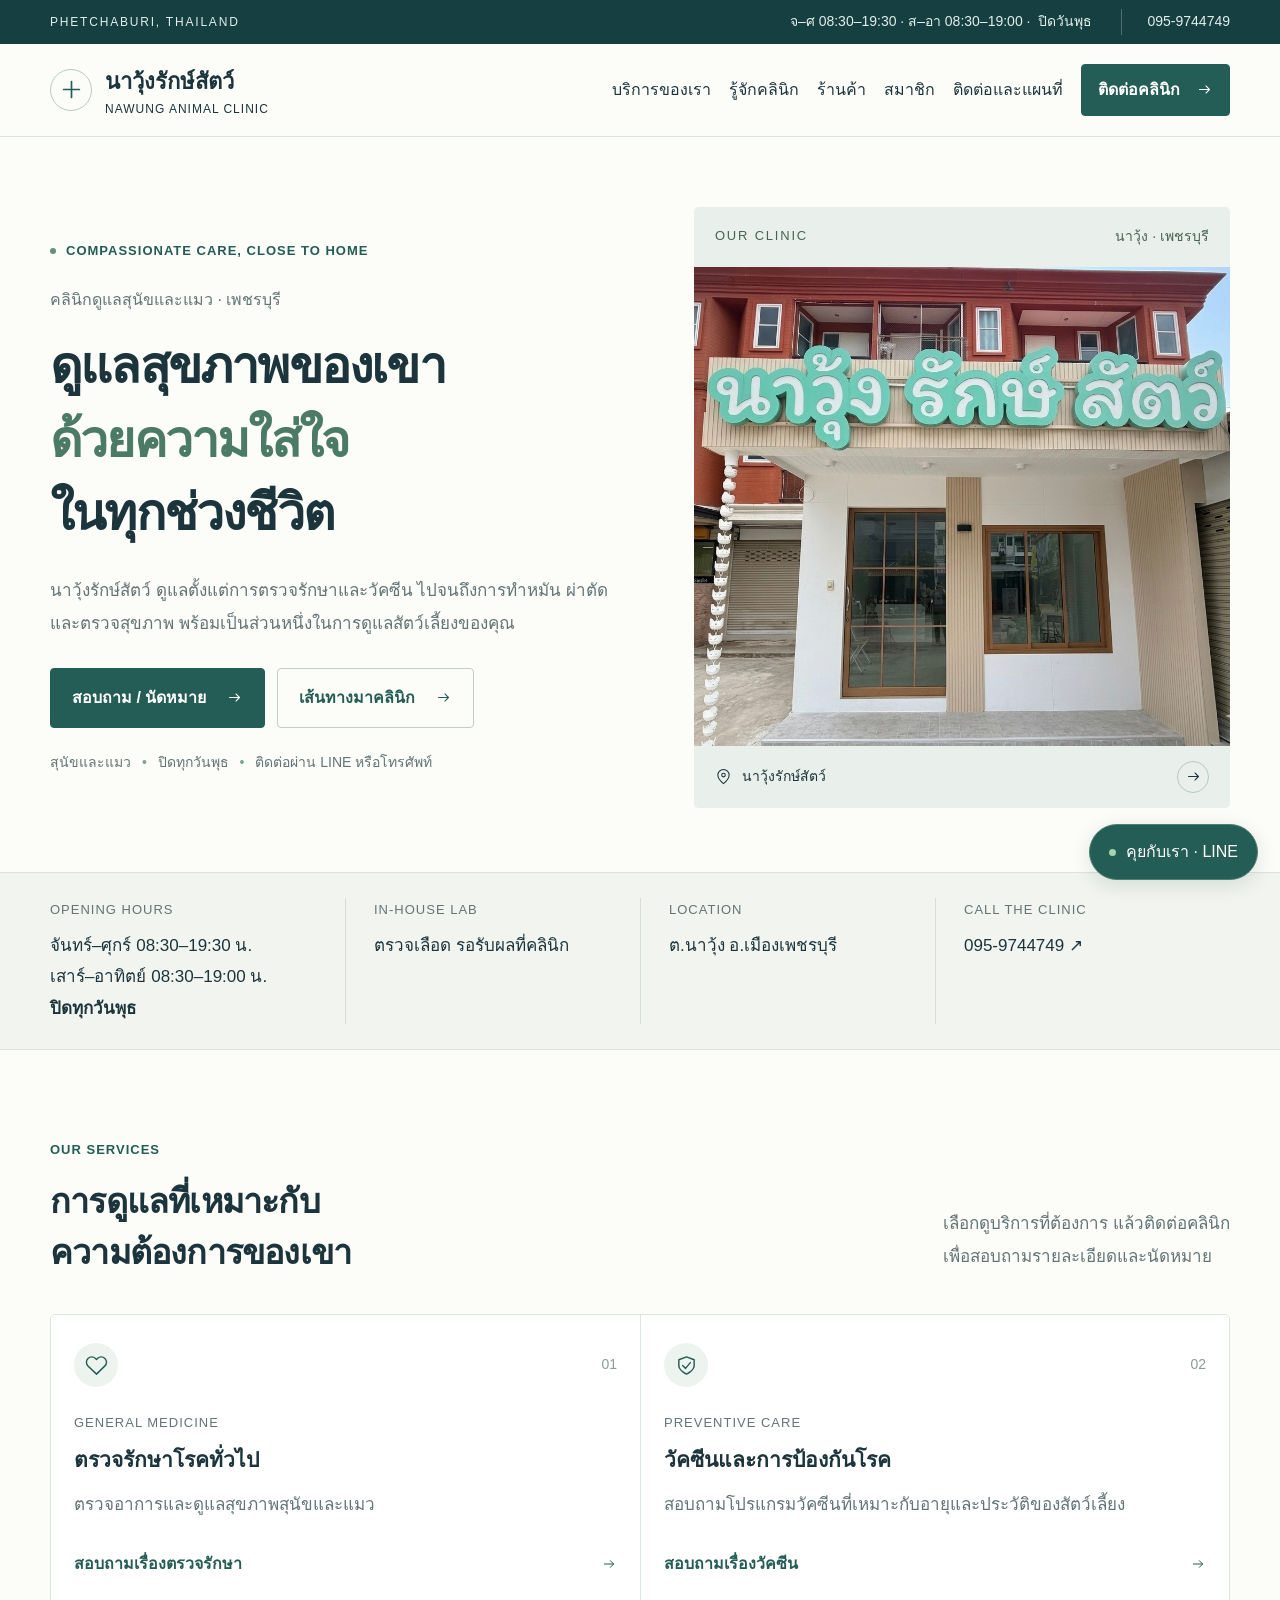
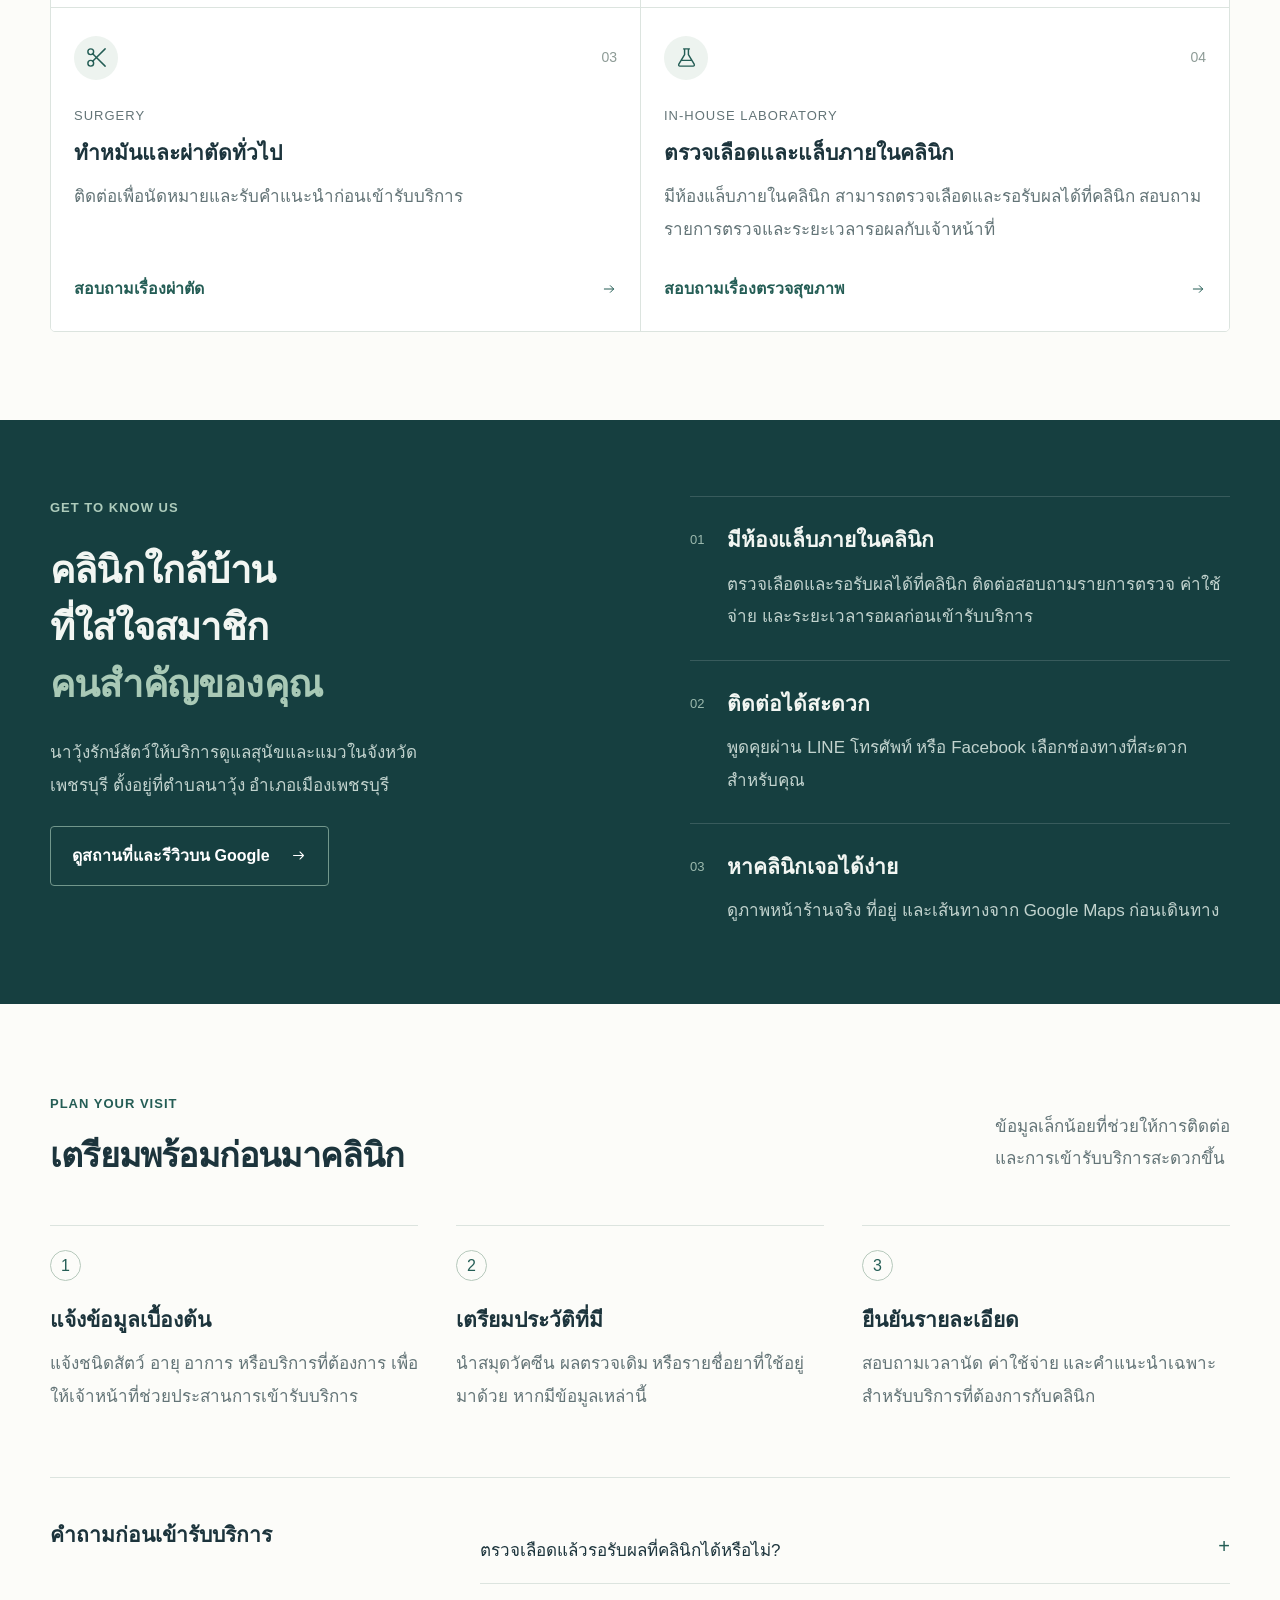
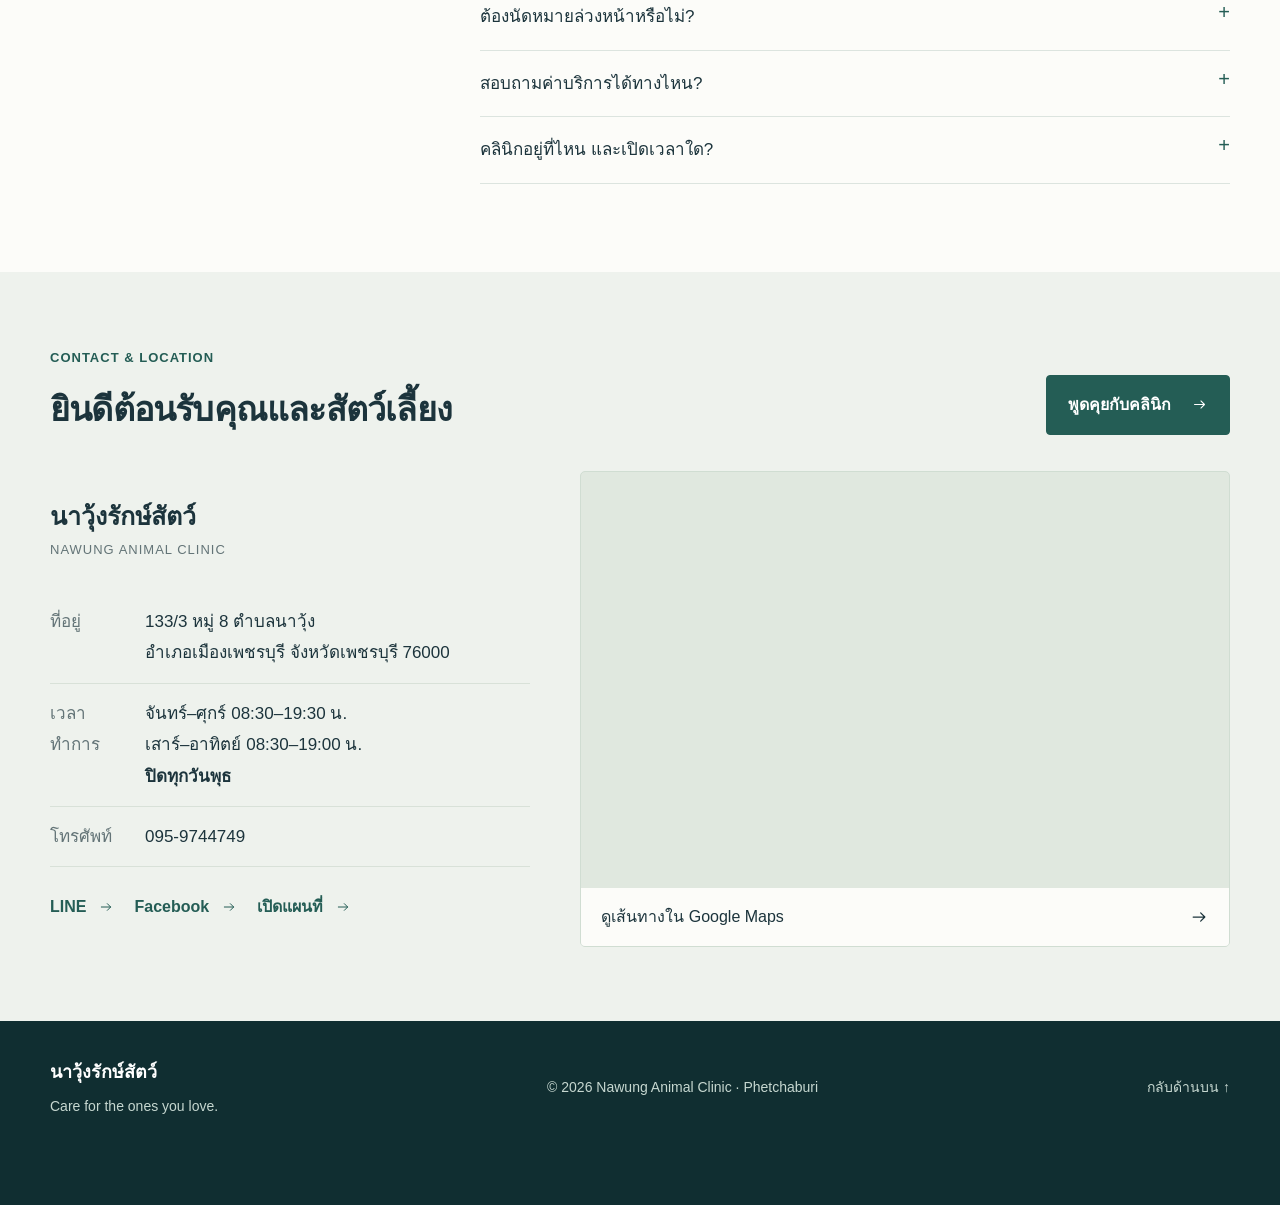
==== commit e3fd05a4: "Correct clinic opening hours and Wednesday closure" ====
--- a/index.html
+++ b/index.html
@@ -1,14 +1,14 @@
 <!doctype html>
-<html lang="th"><head><meta charset="utf-8"><meta name="viewport" content="width=device-width,initial-scale=1"><title>นาวุ้งรักษ์สัตว์ | Nawung Animal Clinic เพชรบุรี</title><meta name="description" content="คลินิกนาวุ้งรักษ์สัตว์ เพชรบุรี ดูแลสุนัขและแมว ตรวจรักษา วัคซีน ทำหมัน ผ่าตัด และตรวจเลือด เปิดทุกวัน 08:30–19:00 น. โทร 095-9744749"><meta name="theme-color" content="#153f40"><link rel="stylesheet" href="style.css"></head>
+<html lang="th"><head><meta charset="utf-8"><meta name="viewport" content="width=device-width,initial-scale=1"><title>นาวุ้งรักษ์สัตว์ | Nawung Animal Clinic เพชรบุรี</title><meta name="description" content="คลินิกนาวุ้งรักษ์สัตว์ เพชรบุรี ดูแลสุนัขและแมว ตรวจรักษา วัคซีน ทำหมัน ผ่าตัด และตรวจเลือด จันทร์–ศุกร์ 08:30–19:30 น. เสาร์–อาทิตย์ 08:30–19:00 น. ปิดทุกวันพุธ โทร 095-9744749"><meta name="theme-color" content="#153f40"><link rel="stylesheet" href="style.css"></head>
 <body><a class="skip" href="#main">ข้ามไปเนื้อหา</a>
-<div class="utility"><div class="container utility-inner"><span>PHETCHABURI, THAILAND</span><span>เปิดบริการทุกวัน <b>08:30–19:00 น.</b><a href="tel:0959744749">095-9744749</a></span></div></div>
+<div class="utility"><div class="container utility-inner"><span>PHETCHABURI, THAILAND</span><span>จ–ศ 08:30–19:30 · ส–อา 08:30–19:00 · <b>ปิดวันพุธ</b><a href="tel:0959744749">095-9744749</a></span></div></div>
 <header><div class="container navigation"><a href="#home" class="brand" aria-label="นาวุ้งรักษ์สัตว์ หน้าแรก"><span class="brand-symbol"><svg viewBox="0 0 24 24" fill="none" stroke="currentColor" stroke-width="1.5" stroke-linecap="round" stroke-linejoin="round" aria-hidden="true"><path d="M12 5v14M5 12h14"/></svg></span><span>นาวุ้งรักษ์สัตว์<small>NAWUNG ANIMAL CLINIC</small></span></a><button class="menu-toggle" type="button" aria-expanded="false" aria-controls="main-nav">เมนู <span>☰</span></button><nav id="main-nav" aria-label="เมนูหลัก"><a href="#services">บริการของเรา</a><a href="#about">รู้จักคลินิก</a><a href="shop.html">ร้านค้า</a><a href="member.html">สมาชิก</a><a href="#contact">ติดต่อและแผนที่</a><a class="button small" href="https://line.me/ti/p/g6G8t3F7ki" target="_blank" rel="noopener noreferrer">ติดต่อคลินิก <svg viewBox="0 0 24 24" fill="none" stroke="currentColor" stroke-width="1.5" stroke-linecap="round" stroke-linejoin="round" aria-hidden="true"><path d="M5 12h14m-5-5 5 5-5 5"/></svg></a></nav></div></header>
-<main id="main"><section class="hero container" id="home"><div class="hero-copy"><p class="eyebrow"><span></span> COMPASSIONATE CARE, CLOSE TO HOME</p><p class="hero-intro">คลินิกดูแลสุนัขและแมว · เพชรบุรี</p><h1>ดูแลสุขภาพของเขา<br><em>ด้วยความใส่ใจ</em><br>ในทุกช่วงชีวิต</h1><p class="hero-desc">นาวุ้งรักษ์สัตว์ ดูแลตั้งแต่การตรวจรักษาและวัคซีน<br class="desktop"> ไปจนถึงการทำหมัน ผ่าตัด และตรวจสุขภาพ<br class="desktop"> พร้อมเป็นส่วนหนึ่งในการดูแลสัตว์เลี้ยงของคุณ</p><div class="actions"><a class="button primary" href="https://line.me/ti/p/g6G8t3F7ki" target="_blank" rel="noopener noreferrer">สอบถาม / นัดหมาย <svg viewBox="0 0 24 24" fill="none" stroke="currentColor" stroke-width="1.5" stroke-linecap="round" stroke-linejoin="round" aria-hidden="true"><path d="M5 12h14m-5-5 5 5-5 5"/></svg></a><a class="button secondary" href="https://maps.app.goo.gl/twrs9hC4JKyYH91f9" target="_blank" rel="noopener noreferrer">เส้นทางมาคลินิก <svg viewBox="0 0 24 24" fill="none" stroke="currentColor" stroke-width="1.5" stroke-linecap="round" stroke-linejoin="round" aria-hidden="true"><path d="M5 12h14m-5-5 5 5-5 5"/></svg></a></div><p class="hero-note">สุนัขและแมว <span>•</span> เปิดบริการทุกวัน <span>•</span> ติดต่อผ่าน LINE หรือโทรศัพท์</p></div><div class="hero-visual"><div class="photo-label"><span>OUR CLINIC</span><span>นาวุ้ง · เพชรบุรี</span></div><img src="images/clinic-front.jpg" width="1003" height="896" alt="หน้าคลินิกนาวุ้งรักษ์สัตว์ ป้ายสีเขียวและทางเข้าคลินิก" fetchpriority="high"><div class="photo-footer"><span><svg viewBox="0 0 24 24" fill="none" stroke="currentColor" stroke-width="1.5" stroke-linecap="round" stroke-linejoin="round" aria-hidden="true"><path d="M20 10c0 6-8 12-8 12S4 16 4 10a8 8 0 0 1 16 0Z"/><circle cx="12" cy="10" r="2.5"/></svg> นาวุ้งรักษ์สัตว์</span><a href="https://maps.app.goo.gl/twrs9hC4JKyYH91f9" target="_blank" rel="noopener noreferrer" aria-label="เปิดแผนที่คลินิก"><svg viewBox="0 0 24 24" fill="none" stroke="currentColor" stroke-width="1.5" stroke-linecap="round" stroke-linejoin="round" aria-hidden="true"><path d="M5 12h14m-5-5 5 5-5 5"/></svg></a></div></div></section>
-<div class="quick-info"><div class="container info-grid"><div><span class="micro">OPENING HOURS</span><strong>ทุกวัน 08:30–19:00 น.</strong></div><div><span class="micro">IN-HOUSE LAB</span><strong>ตรวจเลือด รอรับผลที่คลินิก</strong></div><div><span class="micro">LOCATION</span><strong>ต.นาวุ้ง อ.เมืองเพชรบุรี</strong></div><a href="tel:0959744749"><span class="micro">CALL THE CLINIC</span><strong>095-9744749 ↗</strong></a></div></div>
+<main id="main"><section class="hero container" id="home"><div class="hero-copy"><p class="eyebrow"><span></span> COMPASSIONATE CARE, CLOSE TO HOME</p><p class="hero-intro">คลินิกดูแลสุนัขและแมว · เพชรบุรี</p><h1>ดูแลสุขภาพของเขา<br><em>ด้วยความใส่ใจ</em><br>ในทุกช่วงชีวิต</h1><p class="hero-desc">นาวุ้งรักษ์สัตว์ ดูแลตั้งแต่การตรวจรักษาและวัคซีน<br class="desktop"> ไปจนถึงการทำหมัน ผ่าตัด และตรวจสุขภาพ<br class="desktop"> พร้อมเป็นส่วนหนึ่งในการดูแลสัตว์เลี้ยงของคุณ</p><div class="actions"><a class="button primary" href="https://line.me/ti/p/g6G8t3F7ki" target="_blank" rel="noopener noreferrer">สอบถาม / นัดหมาย <svg viewBox="0 0 24 24" fill="none" stroke="currentColor" stroke-width="1.5" stroke-linecap="round" stroke-linejoin="round" aria-hidden="true"><path d="M5 12h14m-5-5 5 5-5 5"/></svg></a><a class="button secondary" href="https://maps.app.goo.gl/twrs9hC4JKyYH91f9" target="_blank" rel="noopener noreferrer">เส้นทางมาคลินิก <svg viewBox="0 0 24 24" fill="none" stroke="currentColor" stroke-width="1.5" stroke-linecap="round" stroke-linejoin="round" aria-hidden="true"><path d="M5 12h14m-5-5 5 5-5 5"/></svg></a></div><p class="hero-note">สุนัขและแมว <span>•</span> ปิดทุกวันพุธ <span>•</span> ติดต่อผ่าน LINE หรือโทรศัพท์</p></div><div class="hero-visual"><div class="photo-label"><span>OUR CLINIC</span><span>นาวุ้ง · เพชรบุรี</span></div><img src="images/clinic-front.jpg" width="1003" height="896" alt="หน้าคลินิกนาวุ้งรักษ์สัตว์ ป้ายสีเขียวและทางเข้าคลินิก" fetchpriority="high"><div class="photo-footer"><span><svg viewBox="0 0 24 24" fill="none" stroke="currentColor" stroke-width="1.5" stroke-linecap="round" stroke-linejoin="round" aria-hidden="true"><path d="M20 10c0 6-8 12-8 12S4 16 4 10a8 8 0 0 1 16 0Z"/><circle cx="12" cy="10" r="2.5"/></svg> นาวุ้งรักษ์สัตว์</span><a href="https://maps.app.goo.gl/twrs9hC4JKyYH91f9" target="_blank" rel="noopener noreferrer" aria-label="เปิดแผนที่คลินิก"><svg viewBox="0 0 24 24" fill="none" stroke="currentColor" stroke-width="1.5" stroke-linecap="round" stroke-linejoin="round" aria-hidden="true"><path d="M5 12h14m-5-5 5 5-5 5"/></svg></a></div></div></section>
+<div class="quick-info"><div class="container info-grid"><div><span class="micro">OPENING HOURS</span><strong>จันทร์–ศุกร์ 08:30–19:30 น.<br>เสาร์–อาทิตย์ 08:30–19:00 น.<br><b>ปิดทุกวันพุธ</b></strong></div><div><span class="micro">IN-HOUSE LAB</span><strong>ตรวจเลือด รอรับผลที่คลินิก</strong></div><div><span class="micro">LOCATION</span><strong>ต.นาวุ้ง อ.เมืองเพชรบุรี</strong></div><a href="tel:0959744749"><span class="micro">CALL THE CLINIC</span><strong>095-9744749 ↗</strong></a></div></div>
 <section class="section container" id="services"><div class="section-heading"><div><p class="eyebrow">OUR SERVICES</p><h2>การดูแลที่เหมาะกับ<br>ความต้องการของเขา</h2></div><p>เลือกดูบริการที่ต้องการ แล้วติดต่อคลินิก<br>เพื่อสอบถามรายละเอียดและนัดหมาย</p></div><div class="services-grid"><article class="service"><div class="service-top"><span class="service-icon"><svg viewBox="0 0 24 24" fill="none" stroke="currentColor" stroke-width="1.5" stroke-linecap="round" stroke-linejoin="round" aria-hidden="true"><path d="M20.8 4.6a5.5 5.5 0 0 0-7.8 0L12 5.7l-1.1-1.1a5.5 5.5 0 0 0-7.8 7.8L12 21l8.8-8.6a5.5 5.5 0 0 0 0-7.8Z"/></svg></span><span class="service-no">01</span></div><p class="micro">GENERAL MEDICINE</p><h3>ตรวจรักษาโรคทั่วไป</h3><p>ตรวจอาการและดูแลสุขภาพสุนัขและแมว</p><a class="text-link" href="https://line.me/ti/p/g6G8t3F7ki" target="_blank" rel="noopener noreferrer">สอบถามเรื่องตรวจรักษา <svg viewBox="0 0 24 24" fill="none" stroke="currentColor" stroke-width="1.5" stroke-linecap="round" stroke-linejoin="round" aria-hidden="true"><path d="M5 12h14m-5-5 5 5-5 5"/></svg></a></article><article class="service"><div class="service-top"><span class="service-icon"><svg viewBox="0 0 24 24" fill="none" stroke="currentColor" stroke-width="1.5" stroke-linecap="round" stroke-linejoin="round" aria-hidden="true"><path d="m12 3 8 3v6c0 5-8 9-8 9s-8-4-8-9V6l8-3Z"/><path d="m8 12 3 3 5-6"/></svg></span><span class="service-no">02</span></div><p class="micro">PREVENTIVE CARE</p><h3>วัคซีนและการป้องกันโรค</h3><p>สอบถามโปรแกรมวัคซีนที่เหมาะกับอายุและประวัติของสัตว์เลี้ยง</p><a class="text-link" href="https://line.me/ti/p/g6G8t3F7ki" target="_blank" rel="noopener noreferrer">สอบถามเรื่องวัคซีน <svg viewBox="0 0 24 24" fill="none" stroke="currentColor" stroke-width="1.5" stroke-linecap="round" stroke-linejoin="round" aria-hidden="true"><path d="M5 12h14m-5-5 5 5-5 5"/></svg></a></article><article class="service"><div class="service-top"><span class="service-icon"><svg viewBox="0 0 24 24" fill="none" stroke="currentColor" stroke-width="1.5" stroke-linecap="round" stroke-linejoin="round" aria-hidden="true"><circle cx="6" cy="6" r="3"/><circle cx="6" cy="18" r="3"/><path d="m8 8 13 13M8 16 21 3"/></svg></span><span class="service-no">03</span></div><p class="micro">SURGERY</p><h3>ทำหมันและผ่าตัดทั่วไป</h3><p>ติดต่อเพื่อนัดหมายและรับคำแนะนำก่อนเข้ารับบริการ</p><a class="text-link" href="https://line.me/ti/p/g6G8t3F7ki" target="_blank" rel="noopener noreferrer">สอบถามเรื่องผ่าตัด <svg viewBox="0 0 24 24" fill="none" stroke="currentColor" stroke-width="1.5" stroke-linecap="round" stroke-linejoin="round" aria-hidden="true"><path d="M5 12h14m-5-5 5 5-5 5"/></svg></a></article><article class="service"><div class="service-top"><span class="service-icon"><svg viewBox="0 0 24 24" fill="none" stroke="currentColor" stroke-width="1.5" stroke-linecap="round" stroke-linejoin="round" aria-hidden="true"><path d="M9 3h6M10 3v6L4 19c-.5 1 0 2 1 2h14c1 0 1.5-1 1-2L14 9V3M7 15h10"/></svg></span><span class="service-no">04</span></div><p class="micro">IN-HOUSE LABORATORY</p><h3>ตรวจเลือดและแล็บภายในคลินิก</h3><p>มีห้องแล็บภายในคลินิก สามารถตรวจเลือดและรอรับผลได้ที่คลินิก สอบถามรายการตรวจและระยะเวลารอผลกับเจ้าหน้าที่</p><a class="text-link" href="https://line.me/ti/p/g6G8t3F7ki" target="_blank" rel="noopener noreferrer">สอบถามเรื่องตรวจสุขภาพ <svg viewBox="0 0 24 24" fill="none" stroke="currentColor" stroke-width="1.5" stroke-linecap="round" stroke-linejoin="round" aria-hidden="true"><path d="M5 12h14m-5-5 5 5-5 5"/></svg></a></article></div></section>
 <section class="about" id="about"><div class="container about-grid"><div><p class="eyebrow">GET TO KNOW US</p><h2>คลินิกใกล้บ้าน<br>ที่ใส่ใจสมาชิก<br><em>คนสำคัญของคุณ</em></h2><p class="about-intro">นาวุ้งรักษ์สัตว์ให้บริการดูแลสุนัขและแมวในจังหวัดเพชรบุรี ตั้งอยู่ที่ตำบลนาวุ้ง อำเภอเมืองเพชรบุรี</p><a class="button light" href="https://maps.app.goo.gl/twrs9hC4JKyYH91f9" target="_blank" rel="noopener noreferrer">ดูสถานที่และรีวิวบน Google <svg viewBox="0 0 24 24" fill="none" stroke="currentColor" stroke-width="1.5" stroke-linecap="round" stroke-linejoin="round" aria-hidden="true"><path d="M5 12h14m-5-5 5 5-5 5"/></svg></a></div><div class="about-details"><article><span>01</span><div><h3>มีห้องแล็บภายในคลินิก</h3><p>ตรวจเลือดและรอรับผลได้ที่คลินิก ติดต่อสอบถามรายการตรวจ ค่าใช้จ่าย และระยะเวลารอผลก่อนเข้ารับบริการ</p></div></article><article><span>02</span><div><h3>ติดต่อได้สะดวก</h3><p>พูดคุยผ่าน LINE โทรศัพท์ หรือ Facebook เลือกช่องทางที่สะดวกสำหรับคุณ</p></div></article><article><span>03</span><div><h3>หาคลินิกเจอได้ง่าย</h3><p>ดูภาพหน้าร้านจริง ที่อยู่ และเส้นทางจาก Google Maps ก่อนเดินทาง</p></div></article></div></div></section>
-<section class="section container" id="visit"><div class="section-heading"><div><p class="eyebrow">PLAN YOUR VISIT</p><h2>เตรียมพร้อมก่อนมาคลินิก</h2></div><p>ข้อมูลเล็กน้อยที่ช่วยให้การติดต่อ<br>และการเข้ารับบริการสะดวกขึ้น</p></div><div class="visit-grid"><article><span class="step">1</span><h3>แจ้งข้อมูลเบื้องต้น</h3><p>แจ้งชนิดสัตว์ อายุ อาการ หรือบริการที่ต้องการ เพื่อให้เจ้าหน้าที่ช่วยประสานการเข้ารับบริการ</p></article><article><span class="step">2</span><h3>เตรียมประวัติที่มี</h3><p>นำสมุดวัคซีน ผลตรวจเดิม หรือรายชื่อยาที่ใช้อยู่มาด้วย หากมีข้อมูลเหล่านี้</p></article><article><span class="step">3</span><h3>ยืนยันรายละเอียด</h3><p>สอบถามเวลานัด ค่าใช้จ่าย และคำแนะนำเฉพาะสำหรับบริการที่ต้องการกับคลินิก</p></article></div><div class="faq"><h3>คำถามก่อนเข้ารับบริการ</h3><div><details><summary>ตรวจเลือดแล้วรอรับผลที่คลินิกได้หรือไม่?</summary><p>ได้ คลินิกมีห้องแล็บภายในและสามารถตรวจเลือดพร้อมรอรับผลที่คลินิกได้ กรุณาสอบถามเจ้าหน้าที่เกี่ยวกับรายการตรวจและระยะเวลารอผล</p></details><details><summary>ต้องนัดหมายล่วงหน้าหรือไม่?</summary><p>แนะนำให้โทรหรือส่งข้อความสอบถามช่วงเวลาที่สะดวกก่อนเดินทาง โดยเฉพาะบริการทำหมันและผ่าตัด เพื่อให้คลินิกยืนยันคิวและแจ้งวิธีเตรียมตัว</p></details><details><summary>สอบถามค่าบริการได้ทางไหน?</summary><p>ติดต่อผ่าน LINE หรือโทร 095-9744749 พร้อมแจ้งบริการที่ต้องการ ค่าใช้จ่ายขึ้นอยู่กับการตรวจและการดูแลที่สัตว์เลี้ยงต้องได้รับ กรุณายืนยันกับคลินิกโดยตรง</p></details><details><summary>คลินิกอยู่ที่ไหน และเปิดเวลาใด?</summary><p>133/3 หมู่ 8 ตำบลนาวุ้ง อำเภอเมืองเพชรบุรี จังหวัดเพชรบุรี 76000 เปิดบริการทุกวัน 08:30–19:00 น. สามารถเปิดเส้นทางจากปุ่มแผนที่ด้านล่าง</p></details></div></div></section>
-<section class="contact" id="contact"><div class="container"><div class="section-heading"><div><p class="eyebrow">CONTACT & LOCATION</p><h2>ยินดีต้อนรับคุณและสัตว์เลี้ยง</h2></div><a class="button primary" href="https://line.me/ti/p/g6G8t3F7ki" target="_blank" rel="noopener noreferrer">พูดคุยกับคลินิก <svg viewBox="0 0 24 24" fill="none" stroke="currentColor" stroke-width="1.5" stroke-linecap="round" stroke-linejoin="round" aria-hidden="true"><path d="M5 12h14m-5-5 5 5-5 5"/></svg></a></div><div class="contact-grid"><div class="contact-details"><h3>นาวุ้งรักษ์สัตว์</h3><p class="english-name">NAWUNG ANIMAL CLINIC</p><dl><div><dt>ที่อยู่</dt><dd>133/3 หมู่ 8 ตำบลนาวุ้ง<br>อำเภอเมืองเพชรบุรี จังหวัดเพชรบุรี 76000</dd></div><div><dt>เวลาทำการ</dt><dd>ทุกวัน 08:30–19:00 น.</dd></div><div><dt>โทรศัพท์</dt><dd><a href="tel:0959744749">095-9744749</a></dd></div></dl><div class="contact-links"><a class="text-link" href="https://line.me/ti/p/g6G8t3F7ki" target="_blank" rel="noopener noreferrer">LINE <svg viewBox="0 0 24 24" fill="none" stroke="currentColor" stroke-width="1.5" stroke-linecap="round" stroke-linejoin="round" aria-hidden="true"><path d="M5 12h14m-5-5 5 5-5 5"/></svg></a><a class="text-link" href="https://m.me/101859295456068" target="_blank" rel="noopener noreferrer">Facebook <svg viewBox="0 0 24 24" fill="none" stroke="currentColor" stroke-width="1.5" stroke-linecap="round" stroke-linejoin="round" aria-hidden="true"><path d="M5 12h14m-5-5 5 5-5 5"/></svg></a><a class="text-link" href="https://maps.app.goo.gl/twrs9hC4JKyYH91f9" target="_blank" rel="noopener noreferrer">เปิดแผนที่ <svg viewBox="0 0 24 24" fill="none" stroke="currentColor" stroke-width="1.5" stroke-linecap="round" stroke-linejoin="round" aria-hidden="true"><path d="M5 12h14m-5-5 5 5-5 5"/></svg></a></div></div><div class="map"><iframe title="แผนที่นาวุ้งรักษ์สัตว์ เพชรบุรี" src="https://www.google.com/maps?q=นาวุ้งรักษ์สัตว์&output=embed" loading="lazy" referrerpolicy="no-referrer-when-downgrade" allowfullscreen></iframe><a href="https://maps.app.goo.gl/twrs9hC4JKyYH91f9" target="_blank" rel="noopener noreferrer">ดูเส้นทางใน Google Maps <svg viewBox="0 0 24 24" fill="none" stroke="currentColor" stroke-width="1.5" stroke-linecap="round" stroke-linejoin="round" aria-hidden="true"><path d="M5 12h14m-5-5 5 5-5 5"/></svg></a></div></div></div></section></main>
+<section class="section container" id="visit"><div class="section-heading"><div><p class="eyebrow">PLAN YOUR VISIT</p><h2>เตรียมพร้อมก่อนมาคลินิก</h2></div><p>ข้อมูลเล็กน้อยที่ช่วยให้การติดต่อ<br>และการเข้ารับบริการสะดวกขึ้น</p></div><div class="visit-grid"><article><span class="step">1</span><h3>แจ้งข้อมูลเบื้องต้น</h3><p>แจ้งชนิดสัตว์ อายุ อาการ หรือบริการที่ต้องการ เพื่อให้เจ้าหน้าที่ช่วยประสานการเข้ารับบริการ</p></article><article><span class="step">2</span><h3>เตรียมประวัติที่มี</h3><p>นำสมุดวัคซีน ผลตรวจเดิม หรือรายชื่อยาที่ใช้อยู่มาด้วย หากมีข้อมูลเหล่านี้</p></article><article><span class="step">3</span><h3>ยืนยันรายละเอียด</h3><p>สอบถามเวลานัด ค่าใช้จ่าย และคำแนะนำเฉพาะสำหรับบริการที่ต้องการกับคลินิก</p></article></div><div class="faq"><h3>คำถามก่อนเข้ารับบริการ</h3><div><details><summary>ตรวจเลือดแล้วรอรับผลที่คลินิกได้หรือไม่?</summary><p>ได้ คลินิกมีห้องแล็บภายในและสามารถตรวจเลือดพร้อมรอรับผลที่คลินิกได้ กรุณาสอบถามเจ้าหน้าที่เกี่ยวกับรายการตรวจและระยะเวลารอผล</p></details><details><summary>ต้องนัดหมายล่วงหน้าหรือไม่?</summary><p>แนะนำให้โทรหรือส่งข้อความสอบถามช่วงเวลาที่สะดวกก่อนเดินทาง โดยเฉพาะบริการทำหมันและผ่าตัด เพื่อให้คลินิกยืนยันคิวและแจ้งวิธีเตรียมตัว</p></details><details><summary>สอบถามค่าบริการได้ทางไหน?</summary><p>ติดต่อผ่าน LINE หรือโทร 095-9744749 พร้อมแจ้งบริการที่ต้องการ ค่าใช้จ่ายขึ้นอยู่กับการตรวจและการดูแลที่สัตว์เลี้ยงต้องได้รับ กรุณายืนยันกับคลินิกโดยตรง</p></details><details><summary>คลินิกอยู่ที่ไหน และเปิดเวลาใด?</summary><p>133/3 หมู่ 8 ตำบลนาวุ้ง อำเภอเมืองเพชรบุรี จังหวัดเพชรบุรี 76000 จันทร์–ศุกร์ 08:30–19:30 น. เสาร์–อาทิตย์ 08:30–19:00 น. ปิดทุกวันพุธ สามารถเปิดเส้นทางจากปุ่มแผนที่ด้านล่าง</p></details></div></div></section>
+<section class="contact" id="contact"><div class="container"><div class="section-heading"><div><p class="eyebrow">CONTACT & LOCATION</p><h2>ยินดีต้อนรับคุณและสัตว์เลี้ยง</h2></div><a class="button primary" href="https://line.me/ti/p/g6G8t3F7ki" target="_blank" rel="noopener noreferrer">พูดคุยกับคลินิก <svg viewBox="0 0 24 24" fill="none" stroke="currentColor" stroke-width="1.5" stroke-linecap="round" stroke-linejoin="round" aria-hidden="true"><path d="M5 12h14m-5-5 5 5-5 5"/></svg></a></div><div class="contact-grid"><div class="contact-details"><h3>นาวุ้งรักษ์สัตว์</h3><p class="english-name">NAWUNG ANIMAL CLINIC</p><dl><div><dt>ที่อยู่</dt><dd>133/3 หมู่ 8 ตำบลนาวุ้ง<br>อำเภอเมืองเพชรบุรี จังหวัดเพชรบุรี 76000</dd></div><div><dt>เวลาทำการ</dt><dd>จันทร์–ศุกร์ 08:30–19:30 น.<br>เสาร์–อาทิตย์ 08:30–19:00 น.<br><b>ปิดทุกวันพุธ</b></dd></div><div><dt>โทรศัพท์</dt><dd><a href="tel:0959744749">095-9744749</a></dd></div></dl><div class="contact-links"><a class="text-link" href="https://line.me/ti/p/g6G8t3F7ki" target="_blank" rel="noopener noreferrer">LINE <svg viewBox="0 0 24 24" fill="none" stroke="currentColor" stroke-width="1.5" stroke-linecap="round" stroke-linejoin="round" aria-hidden="true"><path d="M5 12h14m-5-5 5 5-5 5"/></svg></a><a class="text-link" href="https://m.me/101859295456068" target="_blank" rel="noopener noreferrer">Facebook <svg viewBox="0 0 24 24" fill="none" stroke="currentColor" stroke-width="1.5" stroke-linecap="round" stroke-linejoin="round" aria-hidden="true"><path d="M5 12h14m-5-5 5 5-5 5"/></svg></a><a class="text-link" href="https://maps.app.goo.gl/twrs9hC4JKyYH91f9" target="_blank" rel="noopener noreferrer">เปิดแผนที่ <svg viewBox="0 0 24 24" fill="none" stroke="currentColor" stroke-width="1.5" stroke-linecap="round" stroke-linejoin="round" aria-hidden="true"><path d="M5 12h14m-5-5 5 5-5 5"/></svg></a></div></div><div class="map"><iframe title="แผนที่นาวุ้งรักษ์สัตว์ เพชรบุรี" src="https://www.google.com/maps?q=นาวุ้งรักษ์สัตว์&output=embed" loading="lazy" referrerpolicy="no-referrer-when-downgrade" allowfullscreen></iframe><a href="https://maps.app.goo.gl/twrs9hC4JKyYH91f9" target="_blank" rel="noopener noreferrer">ดูเส้นทางใน Google Maps <svg viewBox="0 0 24 24" fill="none" stroke="currentColor" stroke-width="1.5" stroke-linecap="round" stroke-linejoin="round" aria-hidden="true"><path d="M5 12h14m-5-5 5 5-5 5"/></svg></a></div></div></div></section></main>
 <footer><div class="container footer-inner"><div><strong>นาวุ้งรักษ์สัตว์</strong><p>Care for the ones you love.</p></div><span>© 2026 Nawung Animal Clinic · Phetchaburi</span><a href="#home">กลับด้านบน ↑</a></div></footer>
 <a href="https://line.me/ti/p/g6G8t3F7ki" class="floating-contact" target="_blank" rel="noopener noreferrer"><span class="chat-dot"></span> คุยกับเรา · LINE</a>
 <script src="script.js" defer></script></body></html>
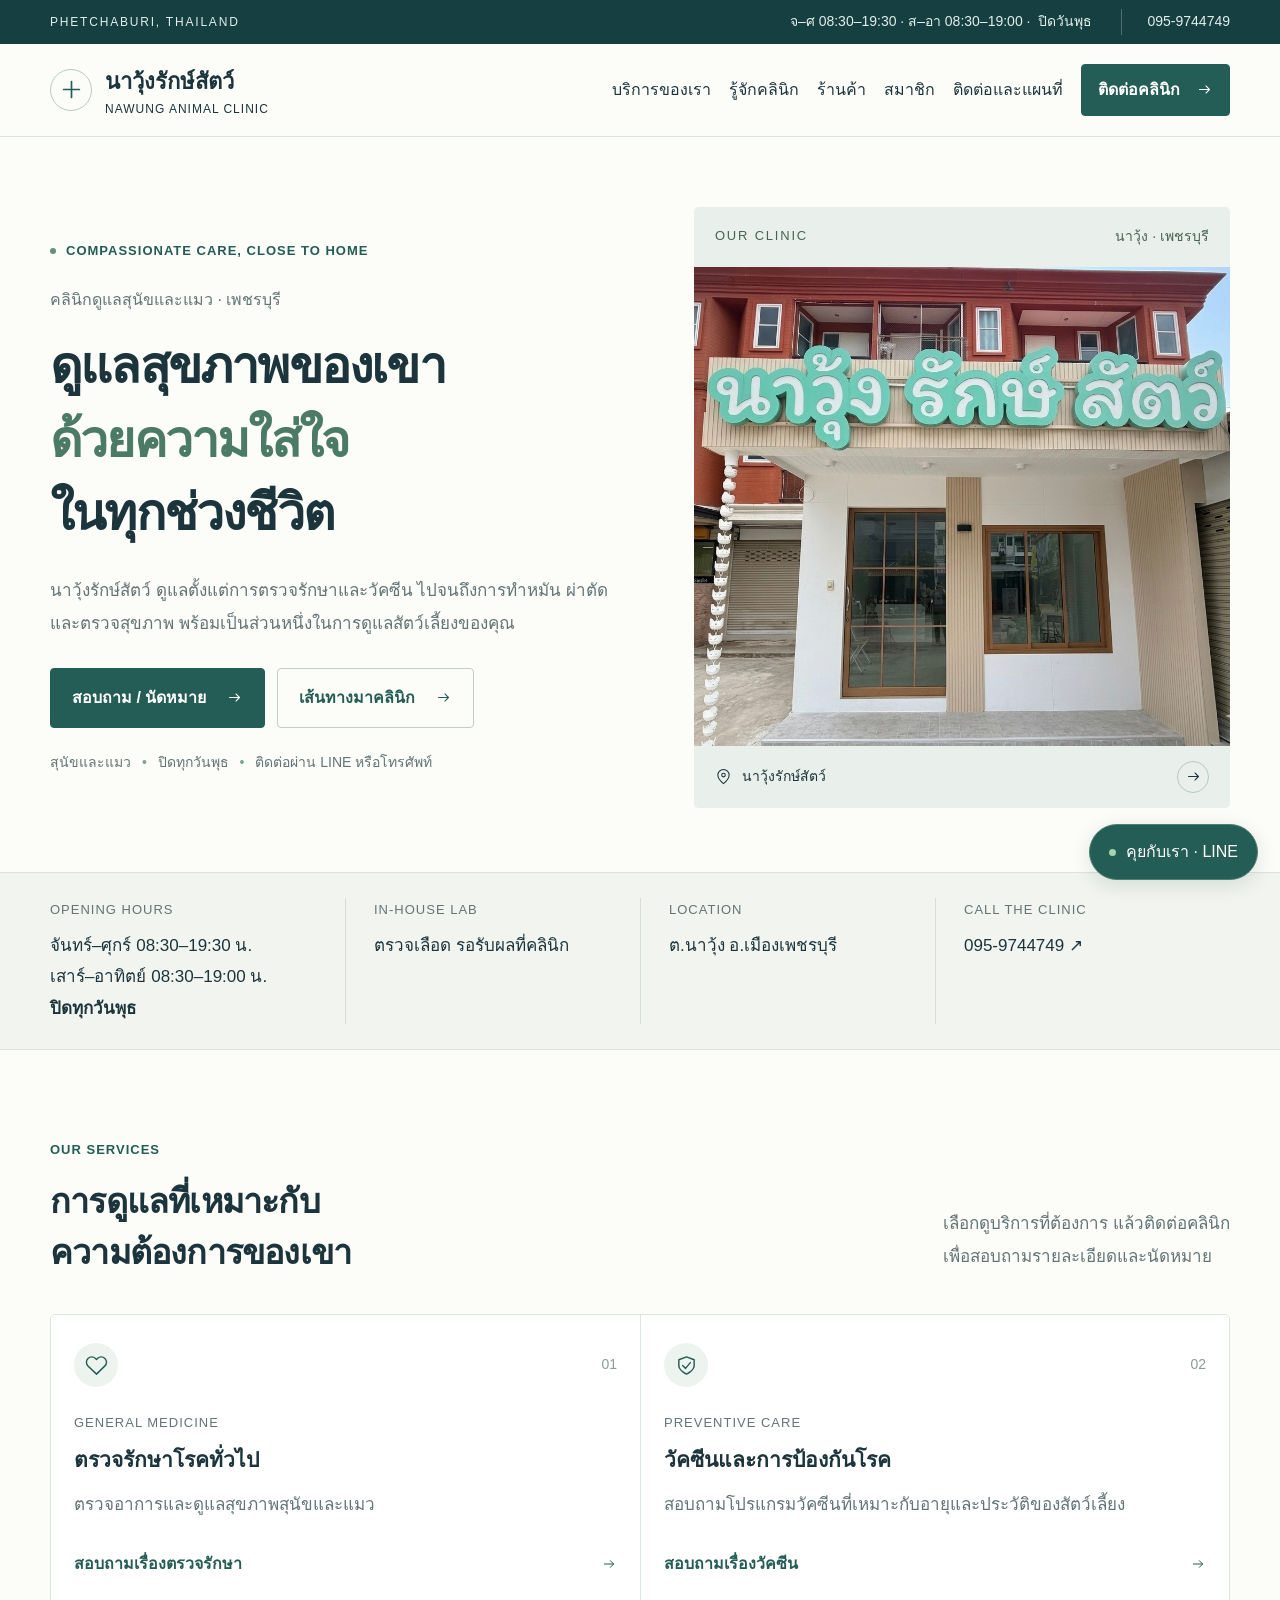
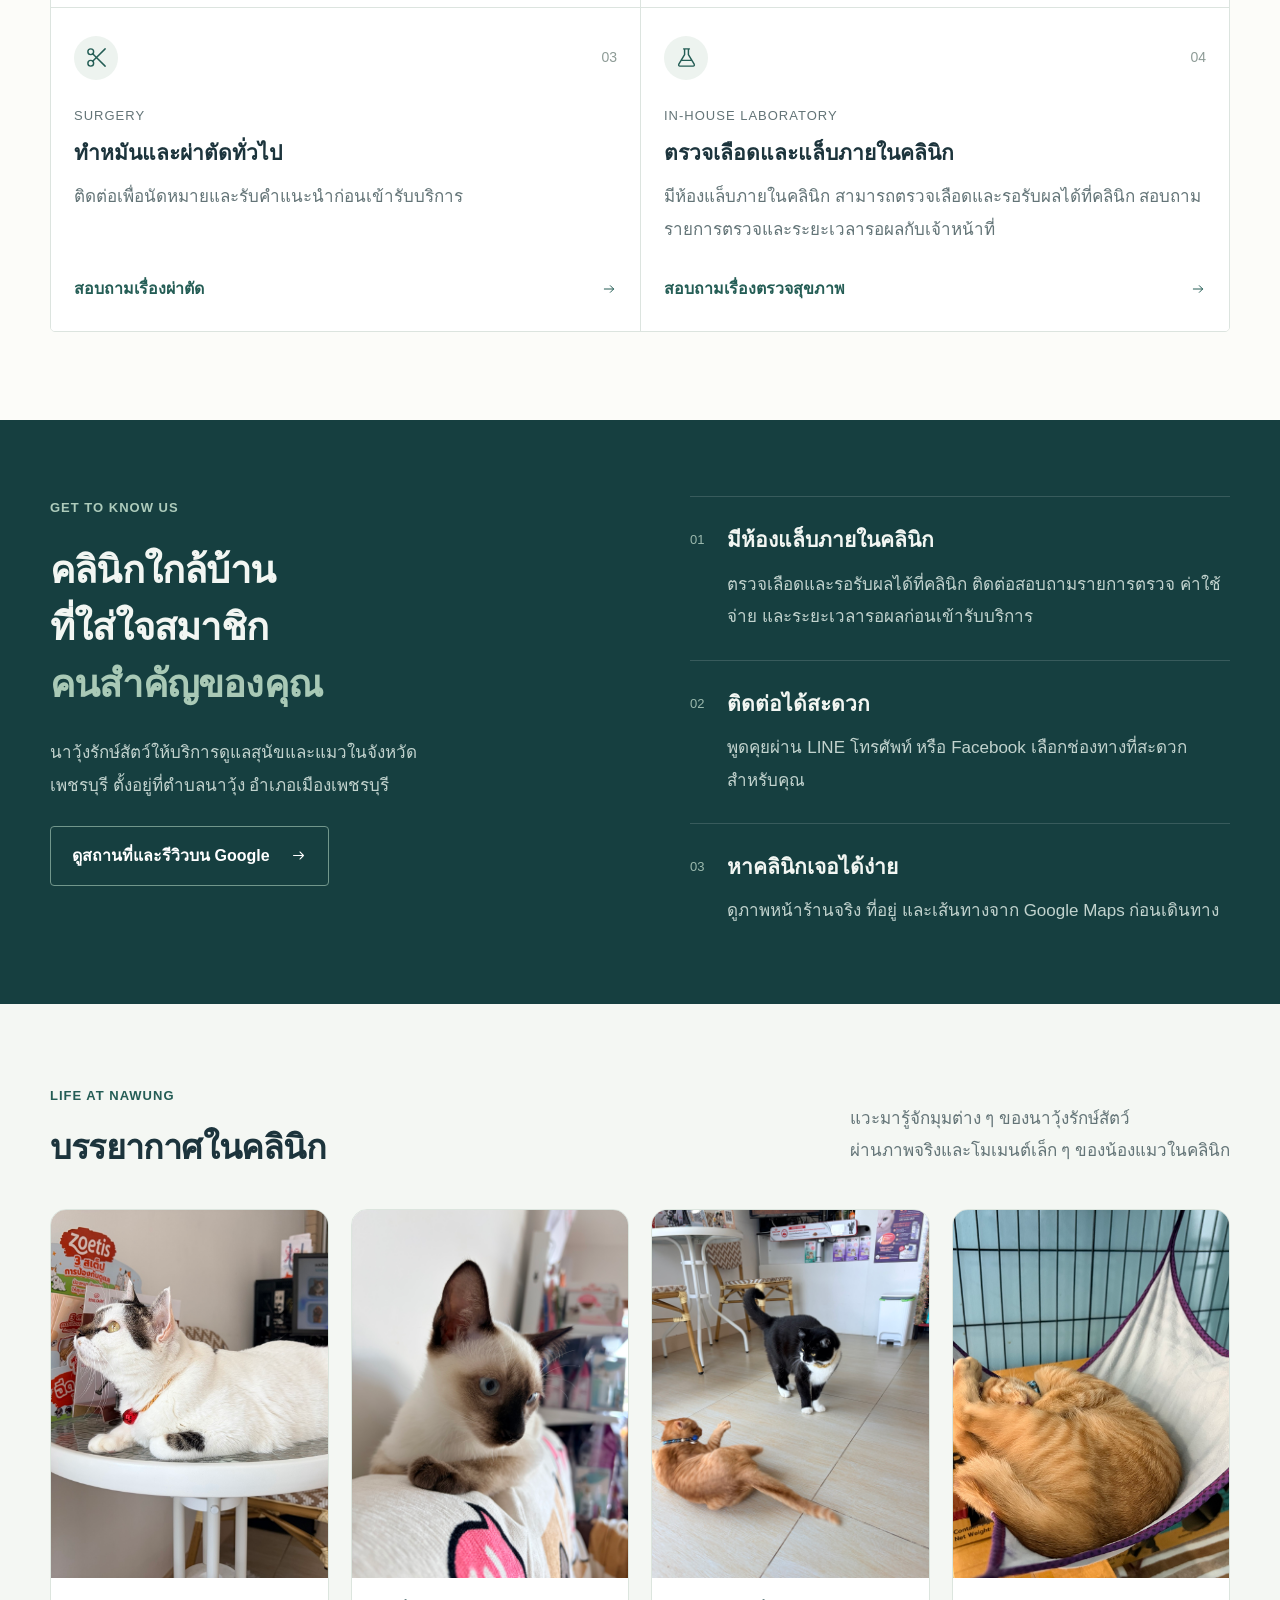
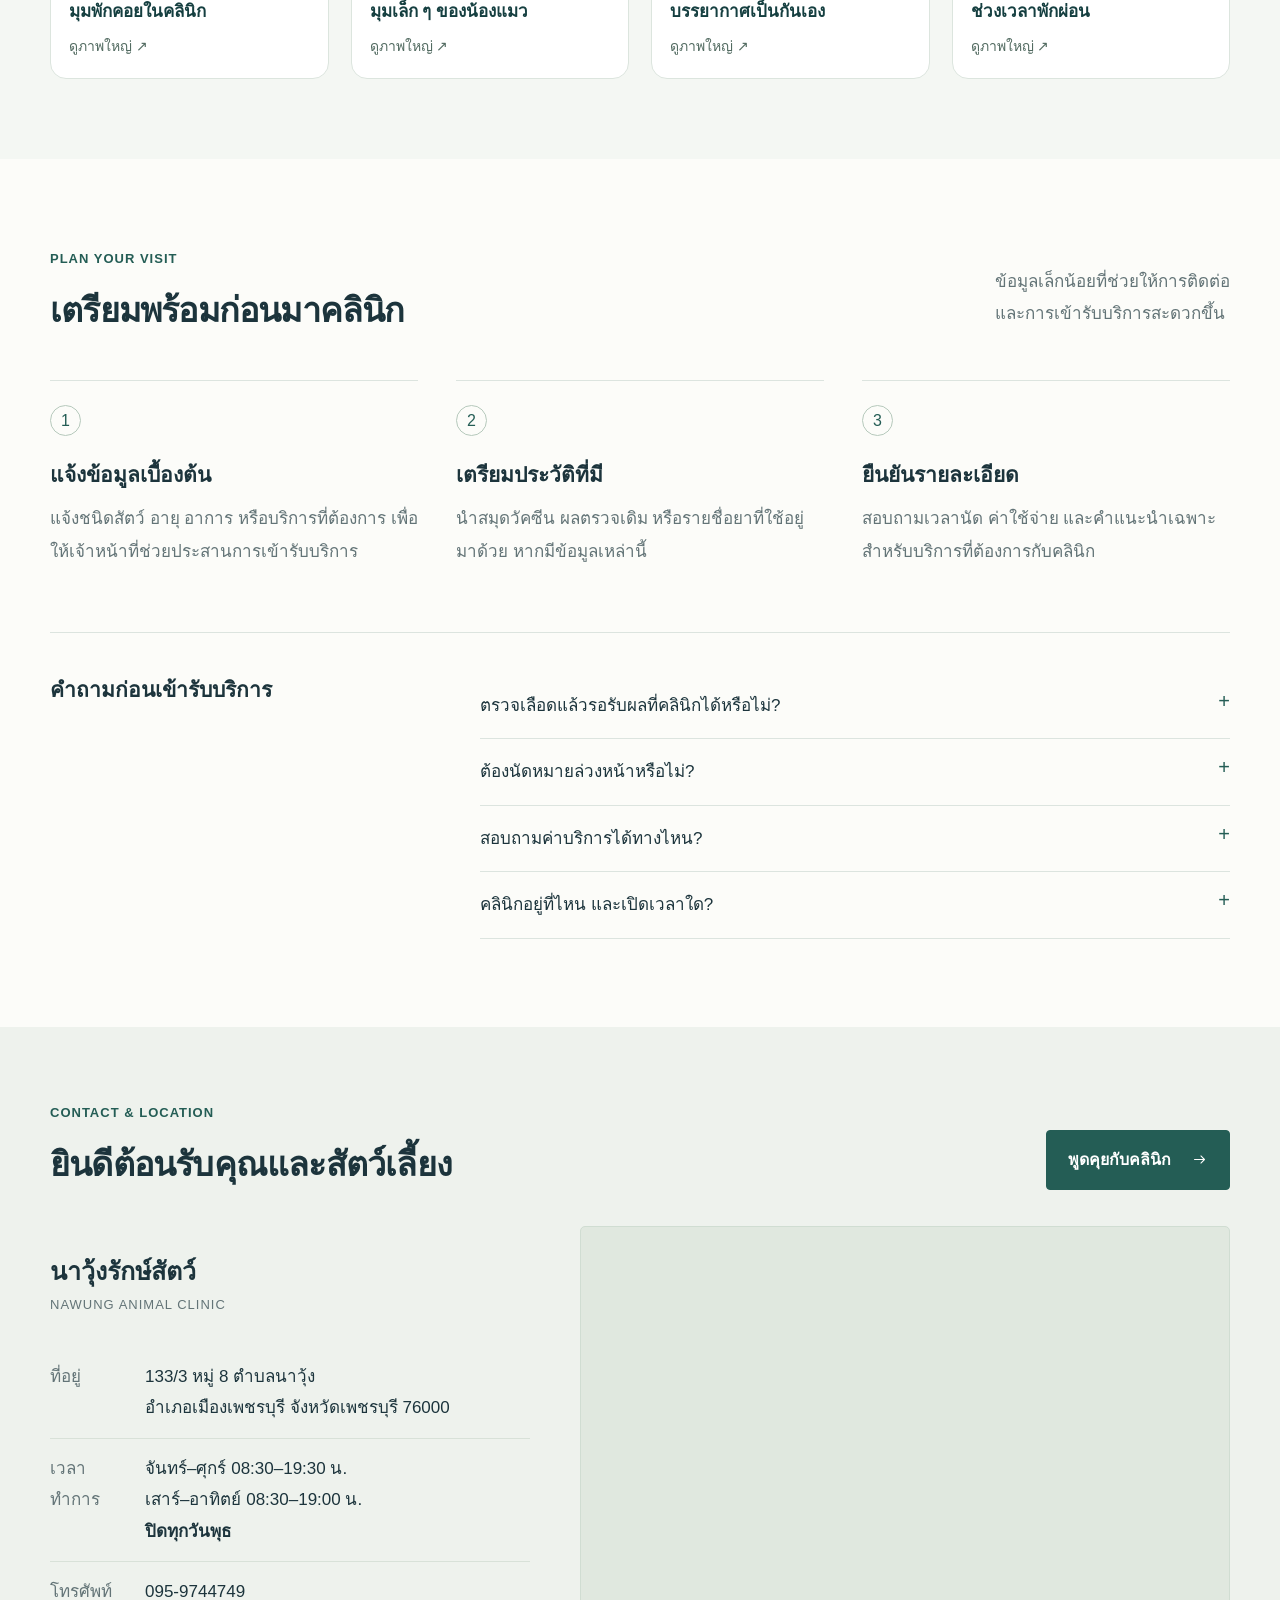
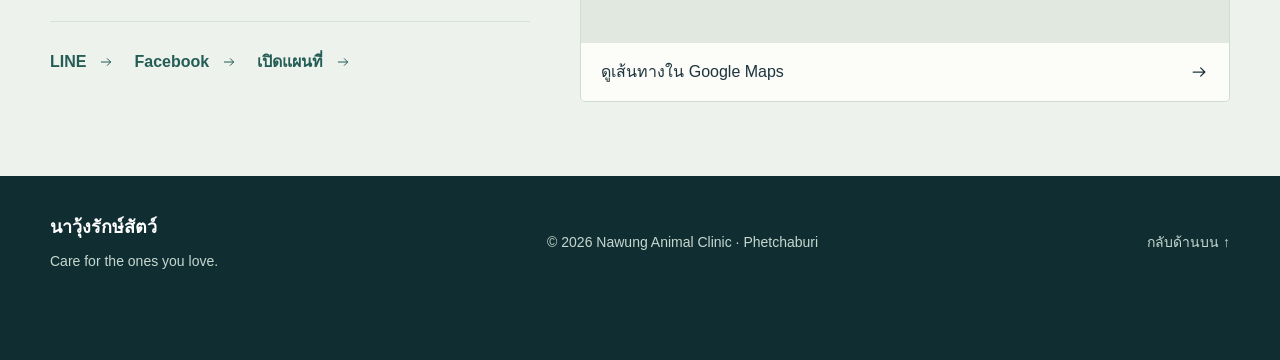
==== commit de6d92bf: "Add real clinic atmosphere photo gallery" ====
--- a/index.html
+++ b/index.html
@@ -7,7 +7,7 @@
 <div class="quick-info"><div class="container info-grid"><div><span class="micro">OPENING HOURS</span><strong>จันทร์–ศุกร์ 08:30–19:30 น.<br>เสาร์–อาทิตย์ 08:30–19:00 น.<br><b>ปิดทุกวันพุธ</b></strong></div><div><span class="micro">IN-HOUSE LAB</span><strong>ตรวจเลือด รอรับผลที่คลินิก</strong></div><div><span class="micro">LOCATION</span><strong>ต.นาวุ้ง อ.เมืองเพชรบุรี</strong></div><a href="tel:0959744749"><span class="micro">CALL THE CLINIC</span><strong>095-9744749 ↗</strong></a></div></div>
 <section class="section container" id="services"><div class="section-heading"><div><p class="eyebrow">OUR SERVICES</p><h2>การดูแลที่เหมาะกับ<br>ความต้องการของเขา</h2></div><p>เลือกดูบริการที่ต้องการ แล้วติดต่อคลินิก<br>เพื่อสอบถามรายละเอียดและนัดหมาย</p></div><div class="services-grid"><article class="service"><div class="service-top"><span class="service-icon"><svg viewBox="0 0 24 24" fill="none" stroke="currentColor" stroke-width="1.5" stroke-linecap="round" stroke-linejoin="round" aria-hidden="true"><path d="M20.8 4.6a5.5 5.5 0 0 0-7.8 0L12 5.7l-1.1-1.1a5.5 5.5 0 0 0-7.8 7.8L12 21l8.8-8.6a5.5 5.5 0 0 0 0-7.8Z"/></svg></span><span class="service-no">01</span></div><p class="micro">GENERAL MEDICINE</p><h3>ตรวจรักษาโรคทั่วไป</h3><p>ตรวจอาการและดูแลสุขภาพสุนัขและแมว</p><a class="text-link" href="https://line.me/ti/p/g6G8t3F7ki" target="_blank" rel="noopener noreferrer">สอบถามเรื่องตรวจรักษา <svg viewBox="0 0 24 24" fill="none" stroke="currentColor" stroke-width="1.5" stroke-linecap="round" stroke-linejoin="round" aria-hidden="true"><path d="M5 12h14m-5-5 5 5-5 5"/></svg></a></article><article class="service"><div class="service-top"><span class="service-icon"><svg viewBox="0 0 24 24" fill="none" stroke="currentColor" stroke-width="1.5" stroke-linecap="round" stroke-linejoin="round" aria-hidden="true"><path d="m12 3 8 3v6c0 5-8 9-8 9s-8-4-8-9V6l8-3Z"/><path d="m8 12 3 3 5-6"/></svg></span><span class="service-no">02</span></div><p class="micro">PREVENTIVE CARE</p><h3>วัคซีนและการป้องกันโรค</h3><p>สอบถามโปรแกรมวัคซีนที่เหมาะกับอายุและประวัติของสัตว์เลี้ยง</p><a class="text-link" href="https://line.me/ti/p/g6G8t3F7ki" target="_blank" rel="noopener noreferrer">สอบถามเรื่องวัคซีน <svg viewBox="0 0 24 24" fill="none" stroke="currentColor" stroke-width="1.5" stroke-linecap="round" stroke-linejoin="round" aria-hidden="true"><path d="M5 12h14m-5-5 5 5-5 5"/></svg></a></article><article class="service"><div class="service-top"><span class="service-icon"><svg viewBox="0 0 24 24" fill="none" stroke="currentColor" stroke-width="1.5" stroke-linecap="round" stroke-linejoin="round" aria-hidden="true"><circle cx="6" cy="6" r="3"/><circle cx="6" cy="18" r="3"/><path d="m8 8 13 13M8 16 21 3"/></svg></span><span class="service-no">03</span></div><p class="micro">SURGERY</p><h3>ทำหมันและผ่าตัดทั่วไป</h3><p>ติดต่อเพื่อนัดหมายและรับคำแนะนำก่อนเข้ารับบริการ</p><a class="text-link" href="https://line.me/ti/p/g6G8t3F7ki" target="_blank" rel="noopener noreferrer">สอบถามเรื่องผ่าตัด <svg viewBox="0 0 24 24" fill="none" stroke="currentColor" stroke-width="1.5" stroke-linecap="round" stroke-linejoin="round" aria-hidden="true"><path d="M5 12h14m-5-5 5 5-5 5"/></svg></a></article><article class="service"><div class="service-top"><span class="service-icon"><svg viewBox="0 0 24 24" fill="none" stroke="currentColor" stroke-width="1.5" stroke-linecap="round" stroke-linejoin="round" aria-hidden="true"><path d="M9 3h6M10 3v6L4 19c-.5 1 0 2 1 2h14c1 0 1.5-1 1-2L14 9V3M7 15h10"/></svg></span><span class="service-no">04</span></div><p class="micro">IN-HOUSE LABORATORY</p><h3>ตรวจเลือดและแล็บภายในคลินิก</h3><p>มีห้องแล็บภายในคลินิก สามารถตรวจเลือดและรอรับผลได้ที่คลินิก สอบถามรายการตรวจและระยะเวลารอผลกับเจ้าหน้าที่</p><a class="text-link" href="https://line.me/ti/p/g6G8t3F7ki" target="_blank" rel="noopener noreferrer">สอบถามเรื่องตรวจสุขภาพ <svg viewBox="0 0 24 24" fill="none" stroke="currentColor" stroke-width="1.5" stroke-linecap="round" stroke-linejoin="round" aria-hidden="true"><path d="M5 12h14m-5-5 5 5-5 5"/></svg></a></article></div></section>
 <section class="about" id="about"><div class="container about-grid"><div><p class="eyebrow">GET TO KNOW US</p><h2>คลินิกใกล้บ้าน<br>ที่ใส่ใจสมาชิก<br><em>คนสำคัญของคุณ</em></h2><p class="about-intro">นาวุ้งรักษ์สัตว์ให้บริการดูแลสุนัขและแมวในจังหวัดเพชรบุรี ตั้งอยู่ที่ตำบลนาวุ้ง อำเภอเมืองเพชรบุรี</p><a class="button light" href="https://maps.app.goo.gl/twrs9hC4JKyYH91f9" target="_blank" rel="noopener noreferrer">ดูสถานที่และรีวิวบน Google <svg viewBox="0 0 24 24" fill="none" stroke="currentColor" stroke-width="1.5" stroke-linecap="round" stroke-linejoin="round" aria-hidden="true"><path d="M5 12h14m-5-5 5 5-5 5"/></svg></a></div><div class="about-details"><article><span>01</span><div><h3>มีห้องแล็บภายในคลินิก</h3><p>ตรวจเลือดและรอรับผลได้ที่คลินิก ติดต่อสอบถามรายการตรวจ ค่าใช้จ่าย และระยะเวลารอผลก่อนเข้ารับบริการ</p></div></article><article><span>02</span><div><h3>ติดต่อได้สะดวก</h3><p>พูดคุยผ่าน LINE โทรศัพท์ หรือ Facebook เลือกช่องทางที่สะดวกสำหรับคุณ</p></div></article><article><span>03</span><div><h3>หาคลินิกเจอได้ง่าย</h3><p>ดูภาพหน้าร้านจริง ที่อยู่ และเส้นทางจาก Google Maps ก่อนเดินทาง</p></div></article></div></div></section>
-<section class="section container" id="visit"><div class="section-heading"><div><p class="eyebrow">PLAN YOUR VISIT</p><h2>เตรียมพร้อมก่อนมาคลินิก</h2></div><p>ข้อมูลเล็กน้อยที่ช่วยให้การติดต่อ<br>และการเข้ารับบริการสะดวกขึ้น</p></div><div class="visit-grid"><article><span class="step">1</span><h3>แจ้งข้อมูลเบื้องต้น</h3><p>แจ้งชนิดสัตว์ อายุ อาการ หรือบริการที่ต้องการ เพื่อให้เจ้าหน้าที่ช่วยประสานการเข้ารับบริการ</p></article><article><span class="step">2</span><h3>เตรียมประวัติที่มี</h3><p>นำสมุดวัคซีน ผลตรวจเดิม หรือรายชื่อยาที่ใช้อยู่มาด้วย หากมีข้อมูลเหล่านี้</p></article><article><span class="step">3</span><h3>ยืนยันรายละเอียด</h3><p>สอบถามเวลานัด ค่าใช้จ่าย และคำแนะนำเฉพาะสำหรับบริการที่ต้องการกับคลินิก</p></article></div><div class="faq"><h3>คำถามก่อนเข้ารับบริการ</h3><div><details><summary>ตรวจเลือดแล้วรอรับผลที่คลินิกได้หรือไม่?</summary><p>ได้ คลินิกมีห้องแล็บภายในและสามารถตรวจเลือดพร้อมรอรับผลที่คลินิกได้ กรุณาสอบถามเจ้าหน้าที่เกี่ยวกับรายการตรวจและระยะเวลารอผล</p></details><details><summary>ต้องนัดหมายล่วงหน้าหรือไม่?</summary><p>แนะนำให้โทรหรือส่งข้อความสอบถามช่วงเวลาที่สะดวกก่อนเดินทาง โดยเฉพาะบริการทำหมันและผ่าตัด เพื่อให้คลินิกยืนยันคิวและแจ้งวิธีเตรียมตัว</p></details><details><summary>สอบถามค่าบริการได้ทางไหน?</summary><p>ติดต่อผ่าน LINE หรือโทร 095-9744749 พร้อมแจ้งบริการที่ต้องการ ค่าใช้จ่ายขึ้นอยู่กับการตรวจและการดูแลที่สัตว์เลี้ยงต้องได้รับ กรุณายืนยันกับคลินิกโดยตรง</p></details><details><summary>คลินิกอยู่ที่ไหน และเปิดเวลาใด?</summary><p>133/3 หมู่ 8 ตำบลนาวุ้ง อำเภอเมืองเพชรบุรี จังหวัดเพชรบุรี 76000 จันทร์–ศุกร์ 08:30–19:30 น. เสาร์–อาทิตย์ 08:30–19:00 น. ปิดทุกวันพุธ สามารถเปิดเส้นทางจากปุ่มแผนที่ด้านล่าง</p></details></div></div></section>
+<section id="atmosphere" class="atmosphere-section"><div class="container"><div class="section-heading"><div><p class="eyebrow">LIFE AT NAWUNG</p><h2>บรรยากาศในคลินิก</h2></div><p>แวะมารู้จักมุมต่าง ๆ ของนาวุ้งรักษ์สัตว์<br>ผ่านภาพจริงและโมเมนต์เล็ก ๆ ของน้องแมวในคลินิก</p></div><div class="atmosphere-grid"><figure class="atmosphere-card"><a href="images/lounge-cat.jpg" target="_blank" rel="noopener" aria-label="ดูภาพใหญ่: มุมพักคอยในคลินิก (เปิดแท็บใหม่)"><img src="images/lounge-cat.jpg" alt="แมวขาวลายดำบนโต๊ะบริเวณมุมพักคอย" loading="lazy" decoding="async"></a><figcaption>มุมพักคอยในคลินิก<span>ดูภาพใหญ่ ↗</span></figcaption></figure><figure class="atmosphere-card"><a href="images/siamese-cat.jpg" target="_blank" rel="noopener" aria-label="ดูภาพใหญ่: มุมเล็ก ๆ ของน้องแมว (เปิดแท็บใหม่)"><img src="images/siamese-cat.jpg" alt="แมววิเชียรมาศนั่งบนพนักโซฟาภายในคลินิก" loading="lazy" decoding="async"></a><figcaption>มุมเล็ก ๆ ของน้องแมว<span>ดูภาพใหญ่ ↗</span></figcaption></figure><figure class="atmosphere-card"><a href="images/clinic-cats.jpg" target="_blank" rel="noopener" aria-label="ดูภาพใหญ่: บรรยากาศเป็นกันเอง (เปิดแท็บใหม่)"><img src="images/clinic-cats.jpg" alt="แมวสองตัวบริเวณที่นั่งพักคอยในคลินิก" loading="lazy" decoding="async"></a><figcaption>บรรยากาศเป็นกันเอง<span>ดูภาพใหญ่ ↗</span></figcaption></figure><figure class="atmosphere-card"><a href="images/resting-cat.jpg" target="_blank" rel="noopener" aria-label="ดูภาพใหญ่: ช่วงเวลาพักผ่อน (เปิดแท็บใหม่)"><img src="images/resting-cat.jpg" alt="แมวสีส้มนอนขดตัวบนเปลผ้า" loading="lazy" decoding="async"></a><figcaption>ช่วงเวลาพักผ่อน<span>ดูภาพใหญ่ ↗</span></figcaption></figure></div></div></section><section class="section container" id="visit"><div class="section-heading"><div><p class="eyebrow">PLAN YOUR VISIT</p><h2>เตรียมพร้อมก่อนมาคลินิก</h2></div><p>ข้อมูลเล็กน้อยที่ช่วยให้การติดต่อ<br>และการเข้ารับบริการสะดวกขึ้น</p></div><div class="visit-grid"><article><span class="step">1</span><h3>แจ้งข้อมูลเบื้องต้น</h3><p>แจ้งชนิดสัตว์ อายุ อาการ หรือบริการที่ต้องการ เพื่อให้เจ้าหน้าที่ช่วยประสานการเข้ารับบริการ</p></article><article><span class="step">2</span><h3>เตรียมประวัติที่มี</h3><p>นำสมุดวัคซีน ผลตรวจเดิม หรือรายชื่อยาที่ใช้อยู่มาด้วย หากมีข้อมูลเหล่านี้</p></article><article><span class="step">3</span><h3>ยืนยันรายละเอียด</h3><p>สอบถามเวลานัด ค่าใช้จ่าย และคำแนะนำเฉพาะสำหรับบริการที่ต้องการกับคลินิก</p></article></div><div class="faq"><h3>คำถามก่อนเข้ารับบริการ</h3><div><details><summary>ตรวจเลือดแล้วรอรับผลที่คลินิกได้หรือไม่?</summary><p>ได้ คลินิกมีห้องแล็บภายในและสามารถตรวจเลือดพร้อมรอรับผลที่คลินิกได้ กรุณาสอบถามเจ้าหน้าที่เกี่ยวกับรายการตรวจและระยะเวลารอผล</p></details><details><summary>ต้องนัดหมายล่วงหน้าหรือไม่?</summary><p>แนะนำให้โทรหรือส่งข้อความสอบถามช่วงเวลาที่สะดวกก่อนเดินทาง โดยเฉพาะบริการทำหมันและผ่าตัด เพื่อให้คลินิกยืนยันคิวและแจ้งวิธีเตรียมตัว</p></details><details><summary>สอบถามค่าบริการได้ทางไหน?</summary><p>ติดต่อผ่าน LINE หรือโทร 095-9744749 พร้อมแจ้งบริการที่ต้องการ ค่าใช้จ่ายขึ้นอยู่กับการตรวจและการดูแลที่สัตว์เลี้ยงต้องได้รับ กรุณายืนยันกับคลินิกโดยตรง</p></details><details><summary>คลินิกอยู่ที่ไหน และเปิดเวลาใด?</summary><p>133/3 หมู่ 8 ตำบลนาวุ้ง อำเภอเมืองเพชรบุรี จังหวัดเพชรบุรี 76000 จันทร์–ศุกร์ 08:30–19:30 น. เสาร์–อาทิตย์ 08:30–19:00 น. ปิดทุกวันพุธ สามารถเปิดเส้นทางจากปุ่มแผนที่ด้านล่าง</p></details></div></div></section>
 <section class="contact" id="contact"><div class="container"><div class="section-heading"><div><p class="eyebrow">CONTACT & LOCATION</p><h2>ยินดีต้อนรับคุณและสัตว์เลี้ยง</h2></div><a class="button primary" href="https://line.me/ti/p/g6G8t3F7ki" target="_blank" rel="noopener noreferrer">พูดคุยกับคลินิก <svg viewBox="0 0 24 24" fill="none" stroke="currentColor" stroke-width="1.5" stroke-linecap="round" stroke-linejoin="round" aria-hidden="true"><path d="M5 12h14m-5-5 5 5-5 5"/></svg></a></div><div class="contact-grid"><div class="contact-details"><h3>นาวุ้งรักษ์สัตว์</h3><p class="english-name">NAWUNG ANIMAL CLINIC</p><dl><div><dt>ที่อยู่</dt><dd>133/3 หมู่ 8 ตำบลนาวุ้ง<br>อำเภอเมืองเพชรบุรี จังหวัดเพชรบุรี 76000</dd></div><div><dt>เวลาทำการ</dt><dd>จันทร์–ศุกร์ 08:30–19:30 น.<br>เสาร์–อาทิตย์ 08:30–19:00 น.<br><b>ปิดทุกวันพุธ</b></dd></div><div><dt>โทรศัพท์</dt><dd><a href="tel:0959744749">095-9744749</a></dd></div></dl><div class="contact-links"><a class="text-link" href="https://line.me/ti/p/g6G8t3F7ki" target="_blank" rel="noopener noreferrer">LINE <svg viewBox="0 0 24 24" fill="none" stroke="currentColor" stroke-width="1.5" stroke-linecap="round" stroke-linejoin="round" aria-hidden="true"><path d="M5 12h14m-5-5 5 5-5 5"/></svg></a><a class="text-link" href="https://m.me/101859295456068" target="_blank" rel="noopener noreferrer">Facebook <svg viewBox="0 0 24 24" fill="none" stroke="currentColor" stroke-width="1.5" stroke-linecap="round" stroke-linejoin="round" aria-hidden="true"><path d="M5 12h14m-5-5 5 5-5 5"/></svg></a><a class="text-link" href="https://maps.app.goo.gl/twrs9hC4JKyYH91f9" target="_blank" rel="noopener noreferrer">เปิดแผนที่ <svg viewBox="0 0 24 24" fill="none" stroke="currentColor" stroke-width="1.5" stroke-linecap="round" stroke-linejoin="round" aria-hidden="true"><path d="M5 12h14m-5-5 5 5-5 5"/></svg></a></div></div><div class="map"><iframe title="แผนที่นาวุ้งรักษ์สัตว์ เพชรบุรี" src="https://www.google.com/maps?q=นาวุ้งรักษ์สัตว์&output=embed" loading="lazy" referrerpolicy="no-referrer-when-downgrade" allowfullscreen></iframe><a href="https://maps.app.goo.gl/twrs9hC4JKyYH91f9" target="_blank" rel="noopener noreferrer">ดูเส้นทางใน Google Maps <svg viewBox="0 0 24 24" fill="none" stroke="currentColor" stroke-width="1.5" stroke-linecap="round" stroke-linejoin="round" aria-hidden="true"><path d="M5 12h14m-5-5 5 5-5 5"/></svg></a></div></div></div></section></main>
 <footer><div class="container footer-inner"><div><strong>นาวุ้งรักษ์สัตว์</strong><p>Care for the ones you love.</p></div><span>© 2026 Nawung Animal Clinic · Phetchaburi</span><a href="#home">กลับด้านบน ↑</a></div></footer>
 <a href="https://line.me/ti/p/g6G8t3F7ki" class="floating-contact" target="_blank" rel="noopener noreferrer"><span class="chat-dot"></span> คุยกับเรา · LINE</a>
--- a/style.css
+++ b/style.css
@@ -13,3 +13,6 @@
 @media(min-width:801px) and (max-width:1150px){.navigation{flex-wrap:wrap;justify-content:center;gap:12px;padding-block:14px}nav{justify-content:center;flex-wrap:wrap;width:100%;gap:20px}html{scroll-padding-top:170px}}
 @media(max-width:800px){nav>a,.menu-toggle{font-size:16px}.hero-note{font-size:14px}.info-grid strong{font-size:16px}.hero .eyebrow{font-size:12px}.utility-inner{padding-block:9px}.brand small{font-size:11px}.navigation{gap:10px}.contact-links a{font-size:16px}}
 @media(max-width:540px){.actions{display:flex;flex-direction:column;align-items:stretch}.actions .button{width:100%;font-size:16px}.services-grid{grid-template-columns:1fr}.service{border-left:0}.service+.service{border-top:1px solid var(--line)}.utility a{margin-left:8px;padding-left:8px}.utility{font-size:13px}.utility b{font-size:13px}.brand{font-size:20px}.brand-symbol{display:none}.brand small{font-size:10px}.menu-toggle{font-size:16px}.info-grid{grid-template-columns:1fr;gap:14px}.info-grid>div,.info-grid>a{border-left:0;padding:0 0 14px;border-bottom:1px solid var(--line)}.info-grid>:last-child{border-bottom:0;padding-bottom:0}.info-grid strong{font-size:17px}.info-grid .micro{font-size:13px}dl>div{grid-template-columns:1fr;gap:4px;font-size:17px}.photo-label{gap:10px;flex-wrap:wrap}.hero h1{font-size:36px}.floating-contact{font-size:15px}.empty-state,.clinic-info{padding:24px 20px}.section-heading>p{font-size:17px}}
+
+/* Real clinic photographs */
+.atmosphere-section{padding:80px 0;background:#f4f7f3;scroll-margin-top:100px}.atmosphere-grid{display:grid;grid-template-columns:repeat(4,minmax(0,1fr));gap:22px}.atmosphere-card{margin:0;min-width:0;background:white;border:1px solid #dce5de;border-radius:16px;overflow:hidden}.atmosphere-card a{display:block;overflow:hidden}.atmosphere-card img{display:block;width:100%;aspect-ratio:3/4;object-fit:cover}.atmosphere-card:first-child img{object-position:45% center}.atmosphere-card figcaption{padding:18px;font-size:17px;font-weight:600;color:#153f40}.atmosphere-card figcaption span{display:block;margin-top:6px;font-size:14px;font-weight:400;color:#526b61}.atmosphere-card a:focus-visible{outline:3px solid #153f40;outline-offset:-4px}@media(max-width:900px){.atmosphere-grid{grid-template-columns:repeat(2,minmax(0,1fr))}}@media(max-width:540px){.atmosphere-section{padding:54px 0}.atmosphere-grid{gap:14px}.atmosphere-card figcaption{padding:12px;font-size:16px}.atmosphere-card figcaption span{font-size:13px}}
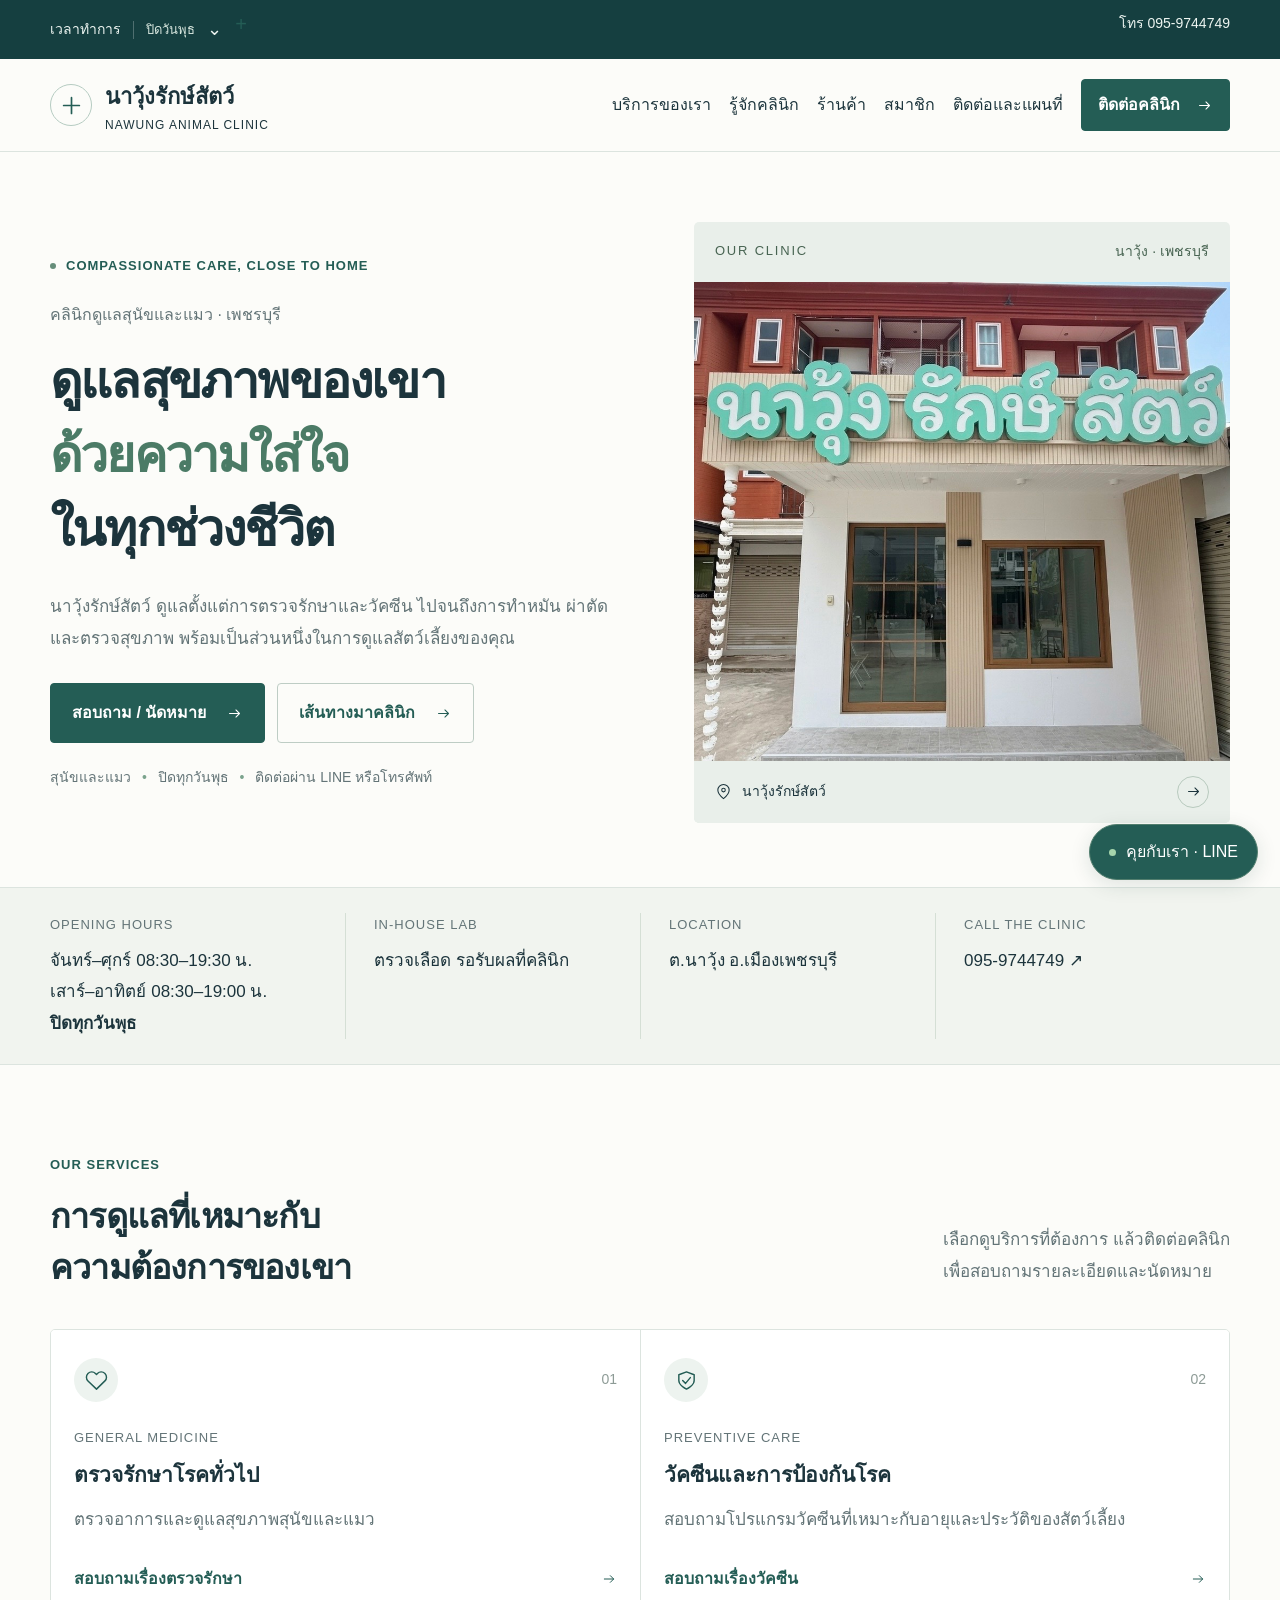
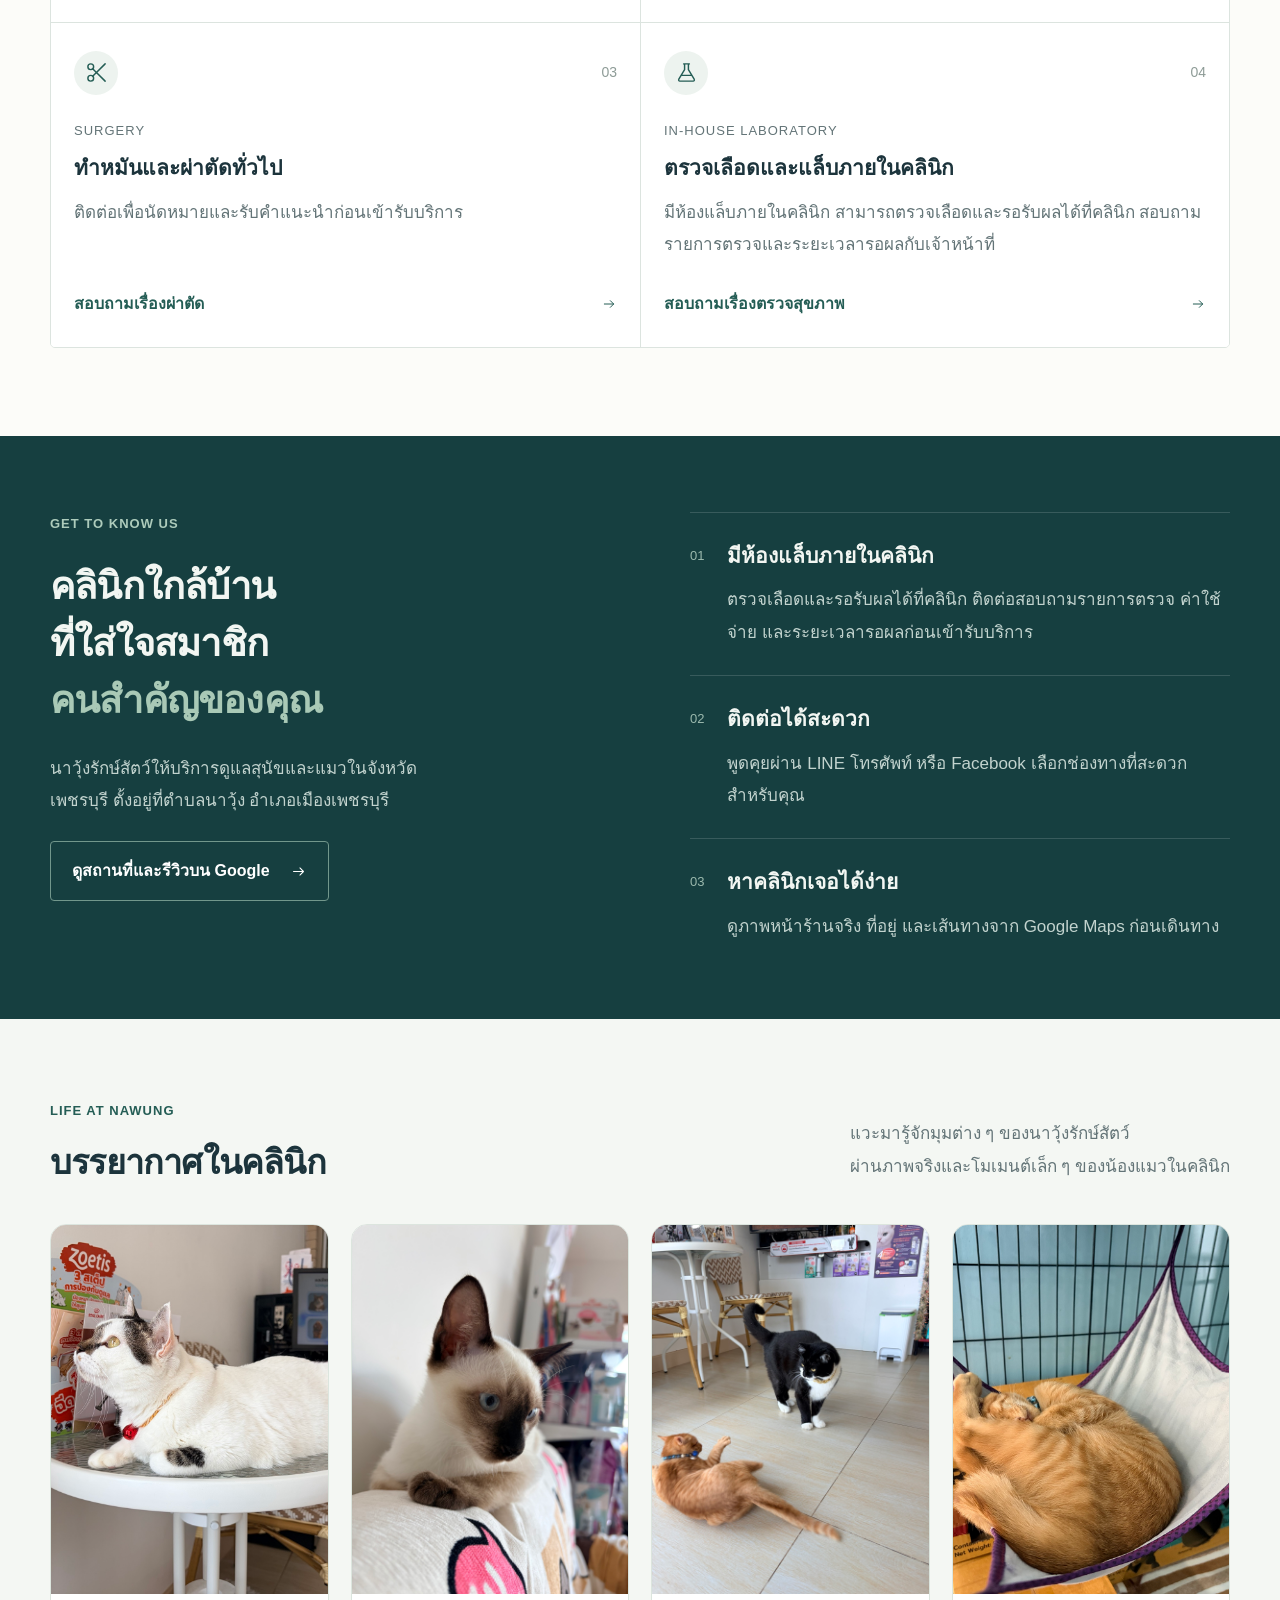
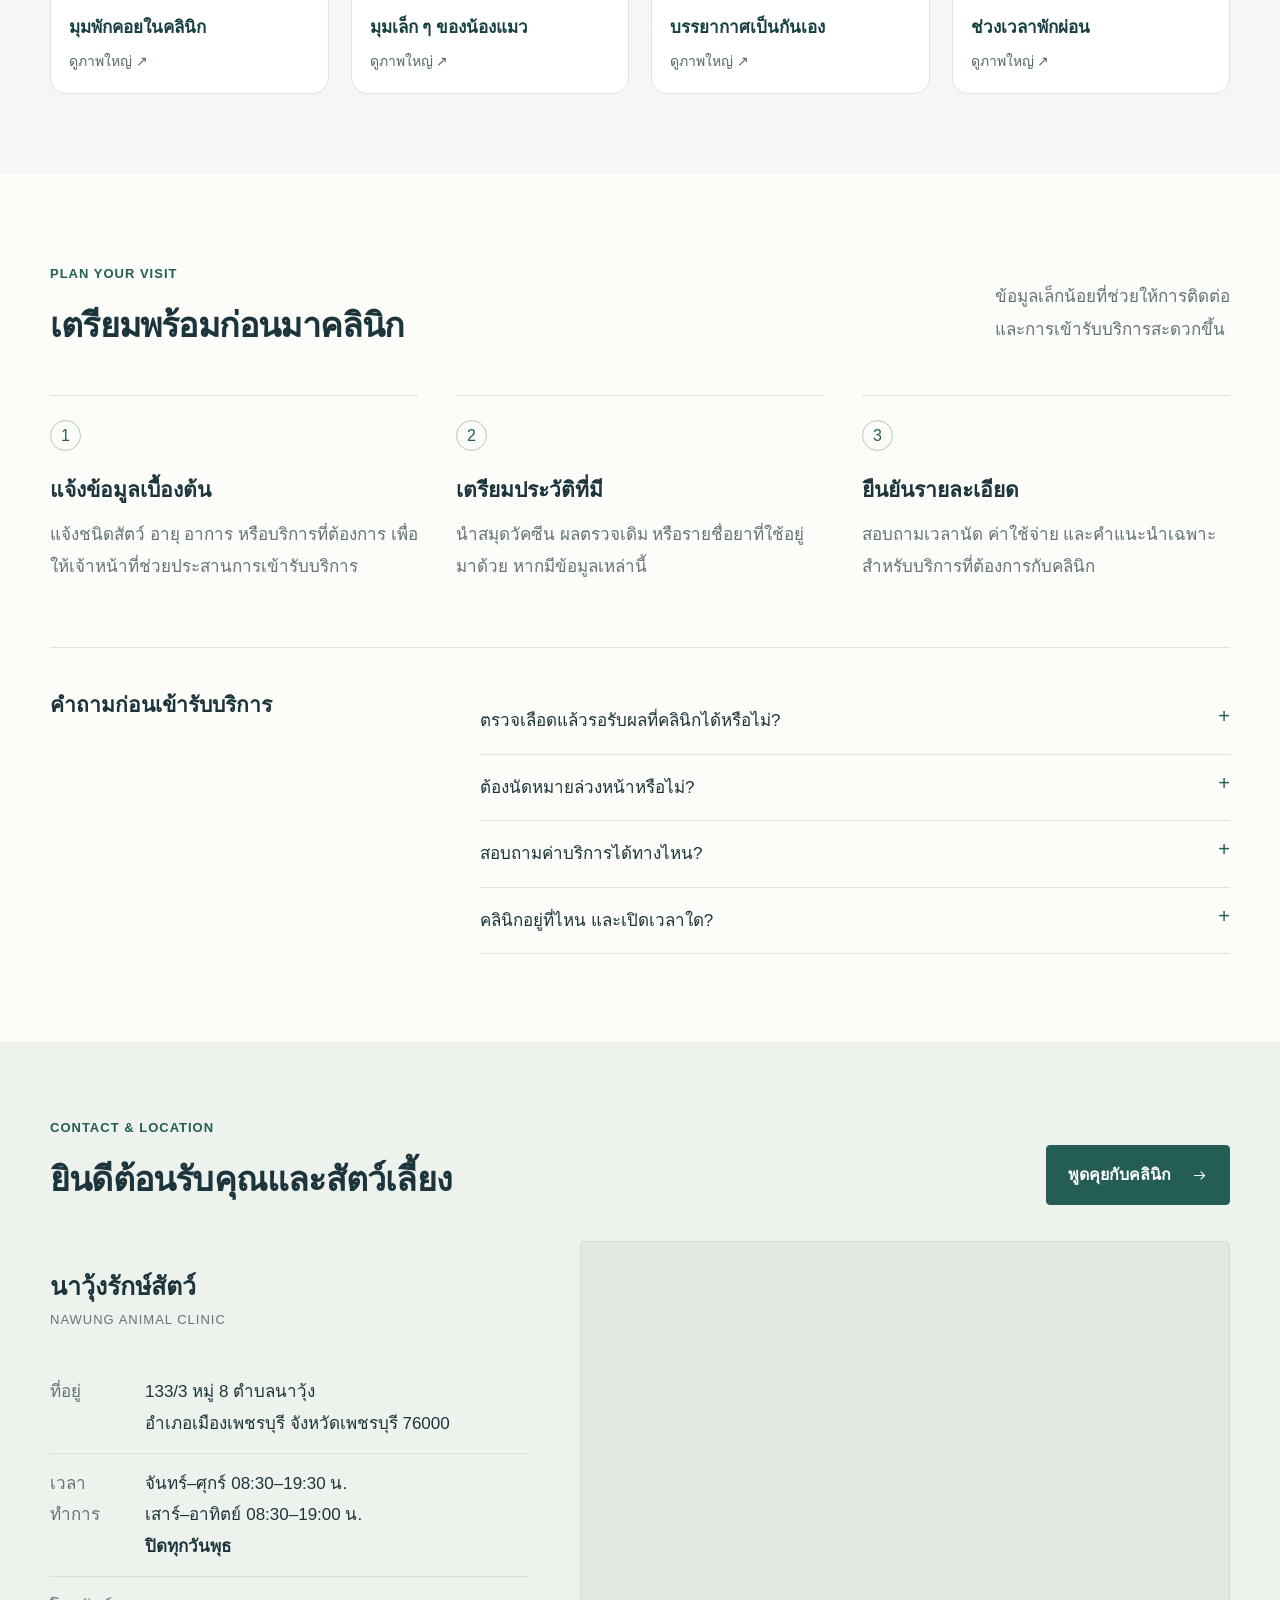
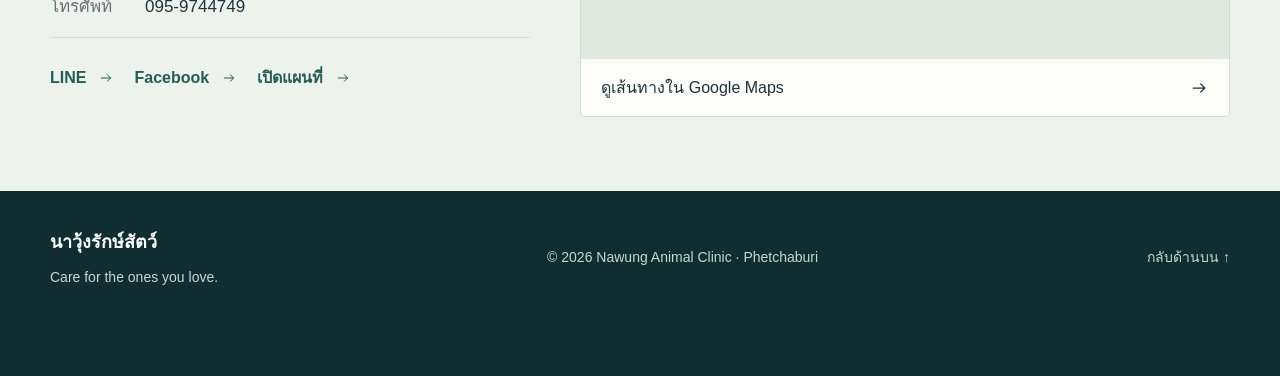
==== commit 6949626b: "Simplify mobile header with expandable hours and separate phone link" ====
--- a/index.html
+++ b/index.html
@@ -1,7 +1,7 @@
 <!doctype html>
 <html lang="th"><head><meta charset="utf-8"><meta name="viewport" content="width=device-width,initial-scale=1"><title>นาวุ้งรักษ์สัตว์ | Nawung Animal Clinic เพชรบุรี</title><meta name="description" content="คลินิกนาวุ้งรักษ์สัตว์ เพชรบุรี ดูแลสุนัขและแมว ตรวจรักษา วัคซีน ทำหมัน ผ่าตัด และตรวจเลือด จันทร์–ศุกร์ 08:30–19:30 น. เสาร์–อาทิตย์ 08:30–19:00 น. ปิดทุกวันพุธ โทร 095-9744749"><meta name="theme-color" content="#153f40"><link rel="stylesheet" href="style.css"></head>
 <body><a class="skip" href="#main">ข้ามไปเนื้อหา</a>
-<div class="utility"><div class="container utility-inner"><span>PHETCHABURI, THAILAND</span><span>จ–ศ 08:30–19:30 · ส–อา 08:30–19:00 · <b>ปิดวันพุธ</b><a href="tel:0959744749">095-9744749</a></span></div></div>
+<div class="clinic-topbar"><div class="container clinic-topbar-inner"><details class="hours-disclosure"><summary><span>เวลาทำการ</span><span class="closed-day">ปิดวันพุธ</span><span class="hours-chevron" aria-hidden="true">⌄</span></summary><div class="hours-panel"><p><span>จันทร์–ศุกร์ (เว้นพุธ)</span><strong>08:30–19:30 น.</strong></p><p><span>เสาร์–อาทิตย์</span><strong>08:30–19:00 น.</strong></p><p class="hours-closed">ปิดทุกวันพุธ</p></div></details><a class="topbar-phone" href="tel:0959744749" aria-label="โทรหาคลินิก 095-9744749">โทร 095-9744749</a></div></div>
 <header><div class="container navigation"><a href="#home" class="brand" aria-label="นาวุ้งรักษ์สัตว์ หน้าแรก"><span class="brand-symbol"><svg viewBox="0 0 24 24" fill="none" stroke="currentColor" stroke-width="1.5" stroke-linecap="round" stroke-linejoin="round" aria-hidden="true"><path d="M12 5v14M5 12h14"/></svg></span><span>นาวุ้งรักษ์สัตว์<small>NAWUNG ANIMAL CLINIC</small></span></a><button class="menu-toggle" type="button" aria-expanded="false" aria-controls="main-nav">เมนู <span>☰</span></button><nav id="main-nav" aria-label="เมนูหลัก"><a href="#services">บริการของเรา</a><a href="#about">รู้จักคลินิก</a><a href="shop.html">ร้านค้า</a><a href="member.html">สมาชิก</a><a href="#contact">ติดต่อและแผนที่</a><a class="button small" href="https://line.me/ti/p/g6G8t3F7ki" target="_blank" rel="noopener noreferrer">ติดต่อคลินิก <svg viewBox="0 0 24 24" fill="none" stroke="currentColor" stroke-width="1.5" stroke-linecap="round" stroke-linejoin="round" aria-hidden="true"><path d="M5 12h14m-5-5 5 5-5 5"/></svg></a></nav></div></header>
 <main id="main"><section class="hero container" id="home"><div class="hero-copy"><p class="eyebrow"><span></span> COMPASSIONATE CARE, CLOSE TO HOME</p><p class="hero-intro">คลินิกดูแลสุนัขและแมว · เพชรบุรี</p><h1>ดูแลสุขภาพของเขา<br><em>ด้วยความใส่ใจ</em><br>ในทุกช่วงชีวิต</h1><p class="hero-desc">นาวุ้งรักษ์สัตว์ ดูแลตั้งแต่การตรวจรักษาและวัคซีน<br class="desktop"> ไปจนถึงการทำหมัน ผ่าตัด และตรวจสุขภาพ<br class="desktop"> พร้อมเป็นส่วนหนึ่งในการดูแลสัตว์เลี้ยงของคุณ</p><div class="actions"><a class="button primary" href="https://line.me/ti/p/g6G8t3F7ki" target="_blank" rel="noopener noreferrer">สอบถาม / นัดหมาย <svg viewBox="0 0 24 24" fill="none" stroke="currentColor" stroke-width="1.5" stroke-linecap="round" stroke-linejoin="round" aria-hidden="true"><path d="M5 12h14m-5-5 5 5-5 5"/></svg></a><a class="button secondary" href="https://maps.app.goo.gl/twrs9hC4JKyYH91f9" target="_blank" rel="noopener noreferrer">เส้นทางมาคลินิก <svg viewBox="0 0 24 24" fill="none" stroke="currentColor" stroke-width="1.5" stroke-linecap="round" stroke-linejoin="round" aria-hidden="true"><path d="M5 12h14m-5-5 5 5-5 5"/></svg></a></div><p class="hero-note">สุนัขและแมว <span>•</span> ปิดทุกวันพุธ <span>•</span> ติดต่อผ่าน LINE หรือโทรศัพท์</p></div><div class="hero-visual"><div class="photo-label"><span>OUR CLINIC</span><span>นาวุ้ง · เพชรบุรี</span></div><img src="images/clinic-front.jpg" width="1003" height="896" alt="หน้าคลินิกนาวุ้งรักษ์สัตว์ ป้ายสีเขียวและทางเข้าคลินิก" fetchpriority="high"><div class="photo-footer"><span><svg viewBox="0 0 24 24" fill="none" stroke="currentColor" stroke-width="1.5" stroke-linecap="round" stroke-linejoin="round" aria-hidden="true"><path d="M20 10c0 6-8 12-8 12S4 16 4 10a8 8 0 0 1 16 0Z"/><circle cx="12" cy="10" r="2.5"/></svg> นาวุ้งรักษ์สัตว์</span><a href="https://maps.app.goo.gl/twrs9hC4JKyYH91f9" target="_blank" rel="noopener noreferrer" aria-label="เปิดแผนที่คลินิก"><svg viewBox="0 0 24 24" fill="none" stroke="currentColor" stroke-width="1.5" stroke-linecap="round" stroke-linejoin="round" aria-hidden="true"><path d="M5 12h14m-5-5 5 5-5 5"/></svg></a></div></div></section>
 <div class="quick-info"><div class="container info-grid"><div><span class="micro">OPENING HOURS</span><strong>จันทร์–ศุกร์ 08:30–19:30 น.<br>เสาร์–อาทิตย์ 08:30–19:00 น.<br><b>ปิดทุกวันพุธ</b></strong></div><div><span class="micro">IN-HOUSE LAB</span><strong>ตรวจเลือด รอรับผลที่คลินิก</strong></div><div><span class="micro">LOCATION</span><strong>ต.นาวุ้ง อ.เมืองเพชรบุรี</strong></div><a href="tel:0959744749"><span class="micro">CALL THE CLINIC</span><strong>095-9744749 ↗</strong></a></div></div>
--- a/style.css
+++ b/style.css
@@ -16,3 +16,6 @@
 
 /* Real clinic photographs */
 .atmosphere-section{padding:80px 0;background:#f4f7f3;scroll-margin-top:100px}.atmosphere-grid{display:grid;grid-template-columns:repeat(4,minmax(0,1fr));gap:22px}.atmosphere-card{margin:0;min-width:0;background:white;border:1px solid #dce5de;border-radius:16px;overflow:hidden}.atmosphere-card a{display:block;overflow:hidden}.atmosphere-card img{display:block;width:100%;aspect-ratio:3/4;object-fit:cover}.atmosphere-card:first-child img{object-position:45% center}.atmosphere-card figcaption{padding:18px;font-size:17px;font-weight:600;color:#153f40}.atmosphere-card figcaption span{display:block;margin-top:6px;font-size:14px;font-weight:400;color:#526b61}.atmosphere-card a:focus-visible{outline:3px solid #153f40;outline-offset:-4px}@media(max-width:900px){.atmosphere-grid{grid-template-columns:repeat(2,minmax(0,1fr))}}@media(max-width:540px){.atmosphere-section{padding:54px 0}.atmosphere-grid{gap:14px}.atmosphere-card figcaption{padding:12px;font-size:16px}.atmosphere-card figcaption span{font-size:13px}}
+
+/* Compact hours disclosure, separate telephone action */
+.clinic-topbar{background:#153f40;color:#edf5f1;position:relative;z-index:110;font-size:14px}.clinic-topbar-inner{display:flex;align-items:flex-start;justify-content:space-between;gap:16px;padding-block:0}.hours-disclosure{position:relative;min-width:0}.hours-disclosure summary{display:flex;align-items:center;gap:12px;min-height:48px;cursor:pointer;list-style:none;font-size:14px;line-height:1.4}.hours-disclosure summary::-webkit-details-marker{display:none}.closed-day{font-size:13px;color:#d8e7df;border-left:1px solid #ffffff40;padding-left:12px}.hours-chevron{font-size:18px;transition:transform .15s}.hours-disclosure[open] .hours-chevron{transform:rotate(180deg)}.topbar-phone{display:flex;align-items:center;min-height:48px;white-space:nowrap;font-size:14px;text-decoration:none}.hours-panel{position:absolute;top:100%;left:0;width:360px;max-width:calc(100vw - 40px);padding:18px 20px;background:#fff;color:#153f40;border:1px solid #dce5de;border-radius:0 0 12px 12px;box-shadow:0 12px 28px #153f4020}.hours-panel p{display:flex;justify-content:space-between;gap:14px;margin:0 0 10px;font-size:15px;line-height:1.6}.hours-panel strong{font-weight:600;white-space:nowrap}.hours-panel .hours-closed{margin:12px 0 0;padding-top:12px;border-top:1px solid #dce5de;font-size:14px}.hours-disclosure summary:focus-visible,.topbar-phone:focus-visible{outline:2px solid #fff;outline-offset:-3px}@media(max-width:540px){.clinic-topbar-inner{gap:8px}.hours-disclosure summary{gap:8px}.closed-day{padding-left:8px;font-size:12px}.topbar-phone{font-size:13px}.hours-panel{padding:16px;width:330px}.hours-panel p{font-size:14px;gap:8px}}@media(prefers-reduced-motion:reduce){.hours-chevron{transition:none}}
